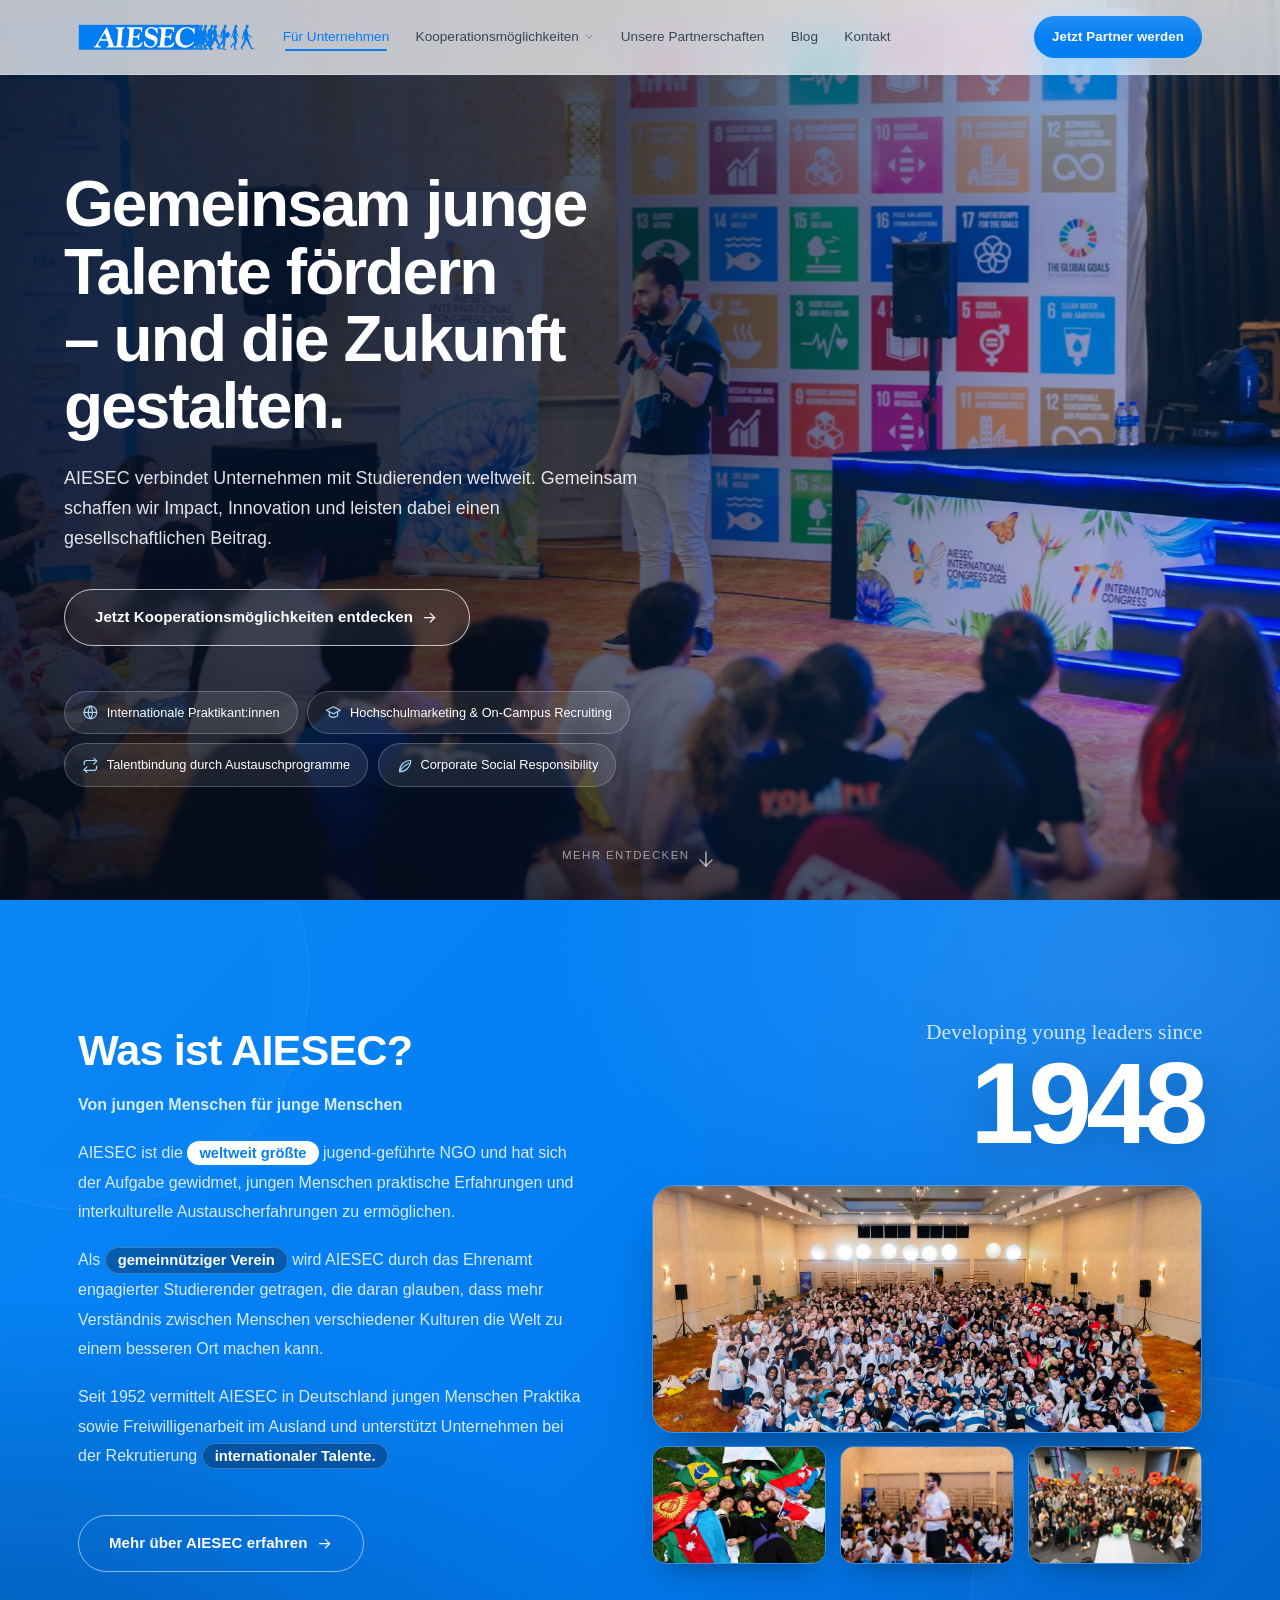
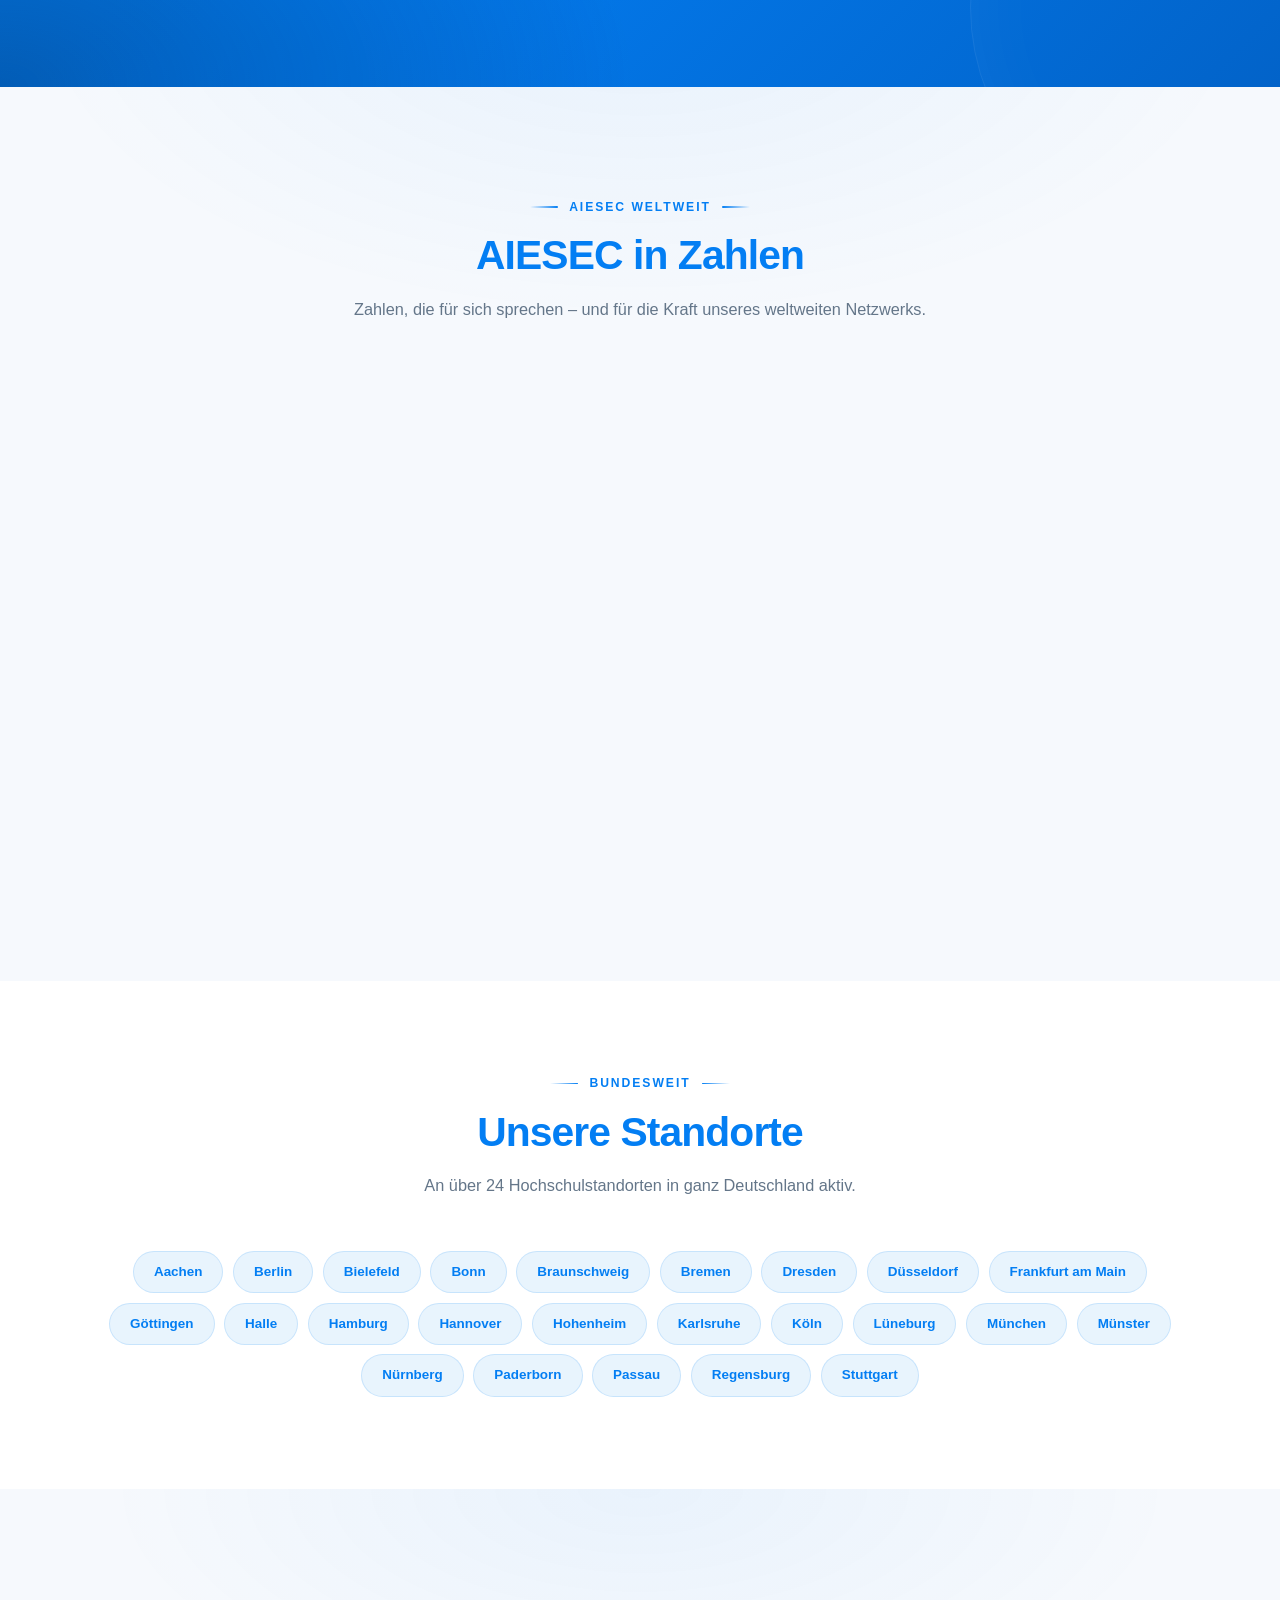
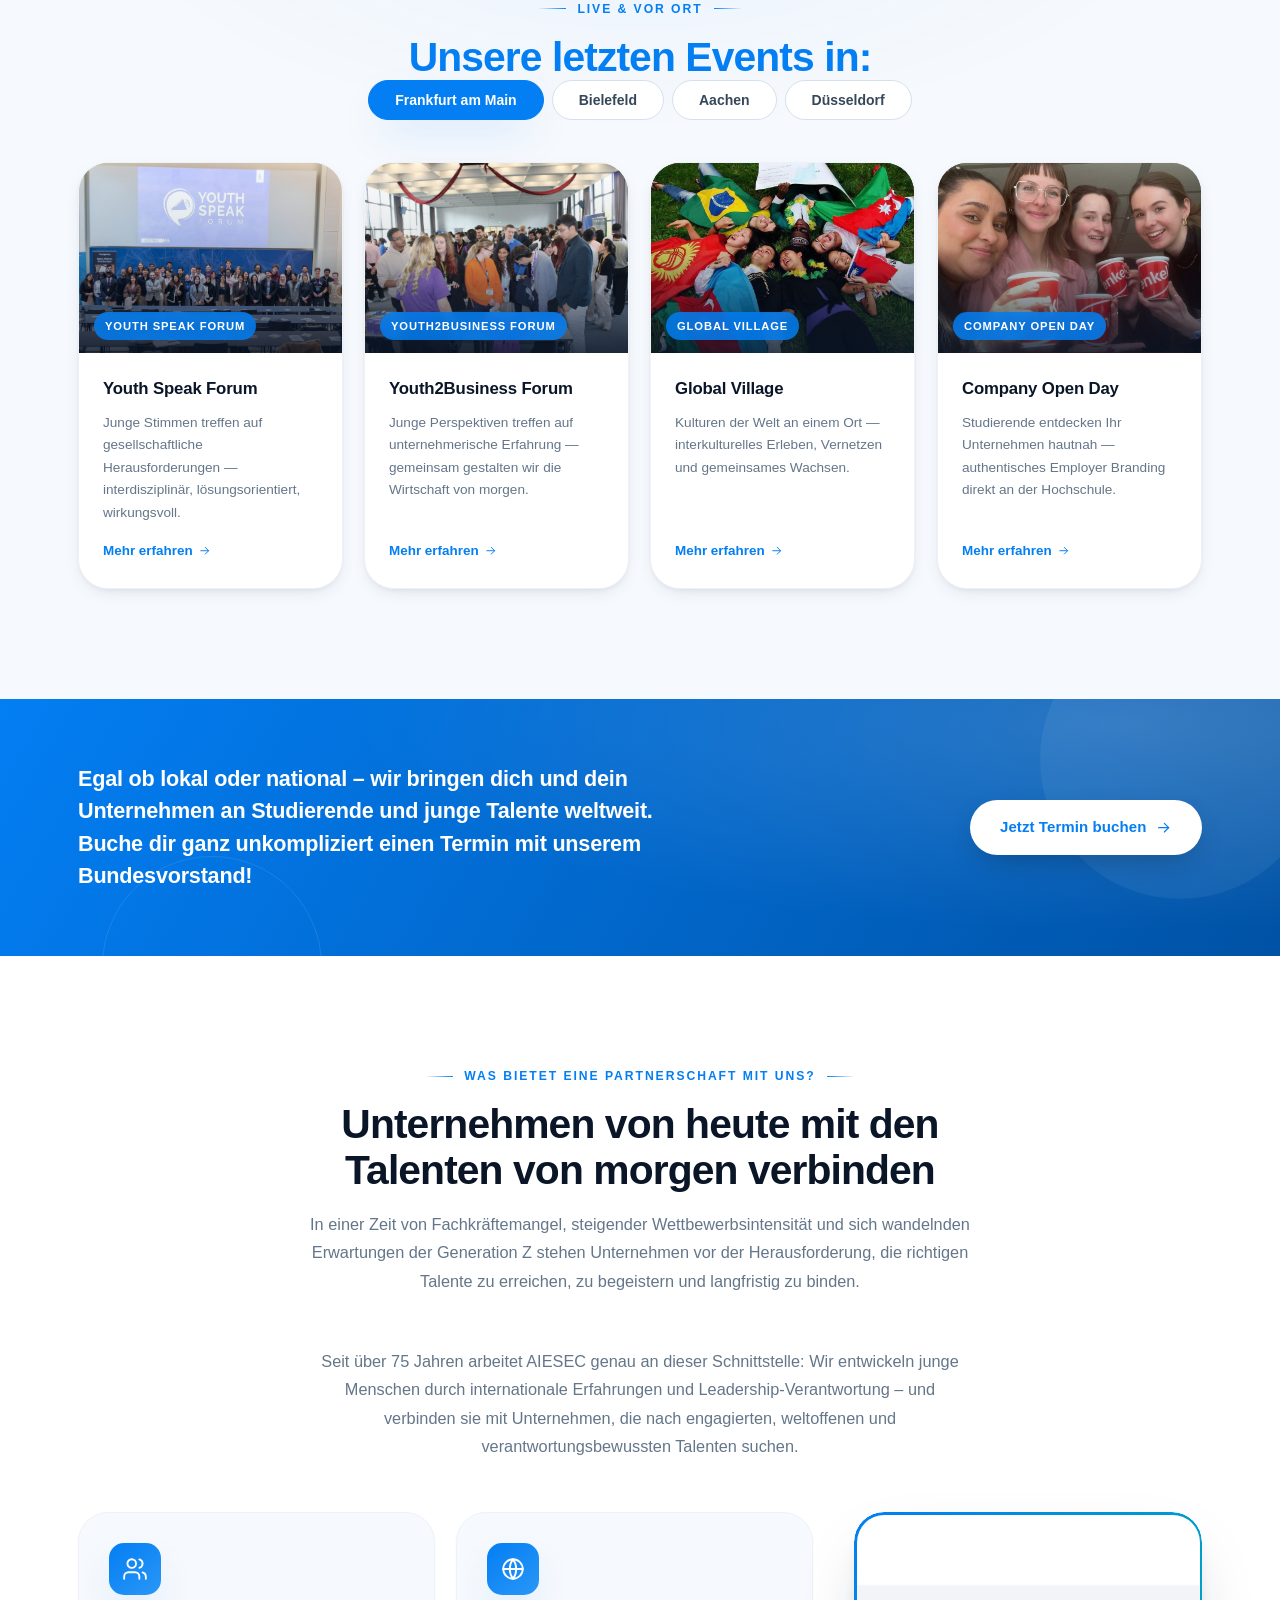
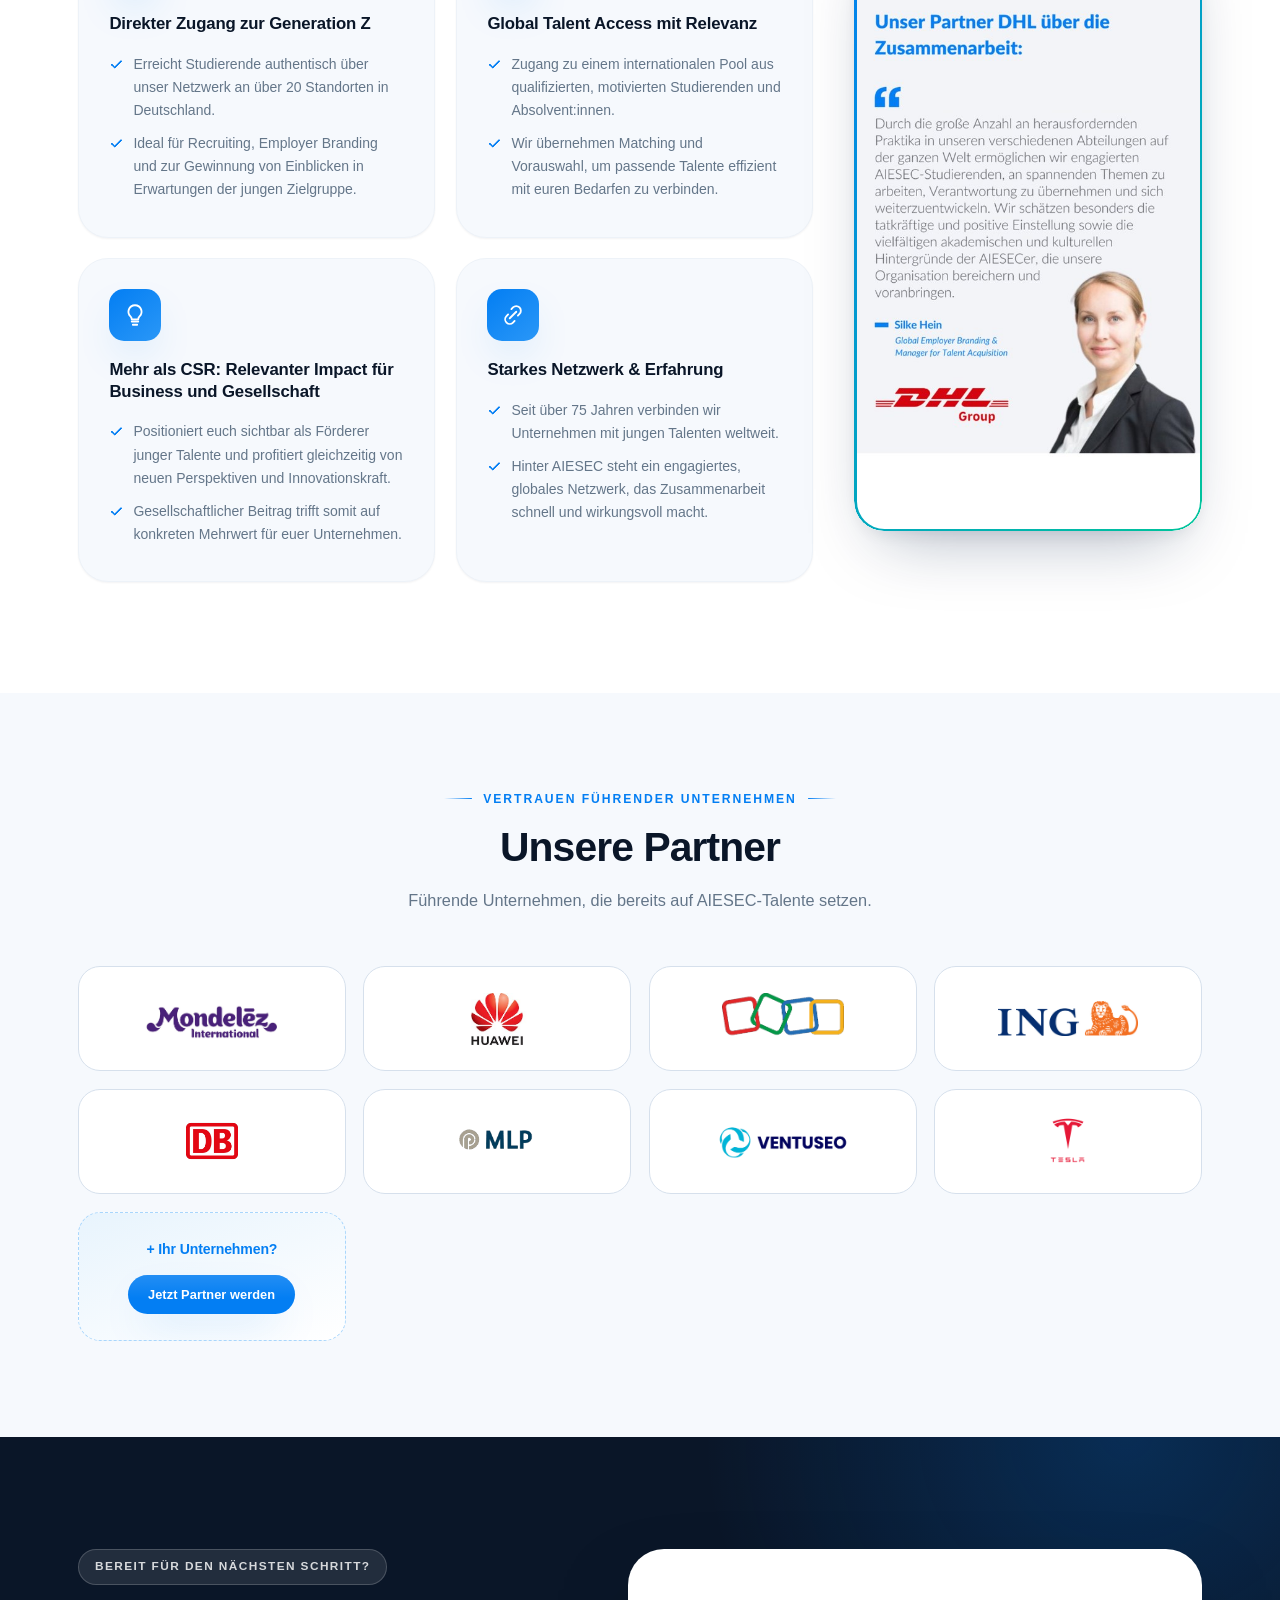
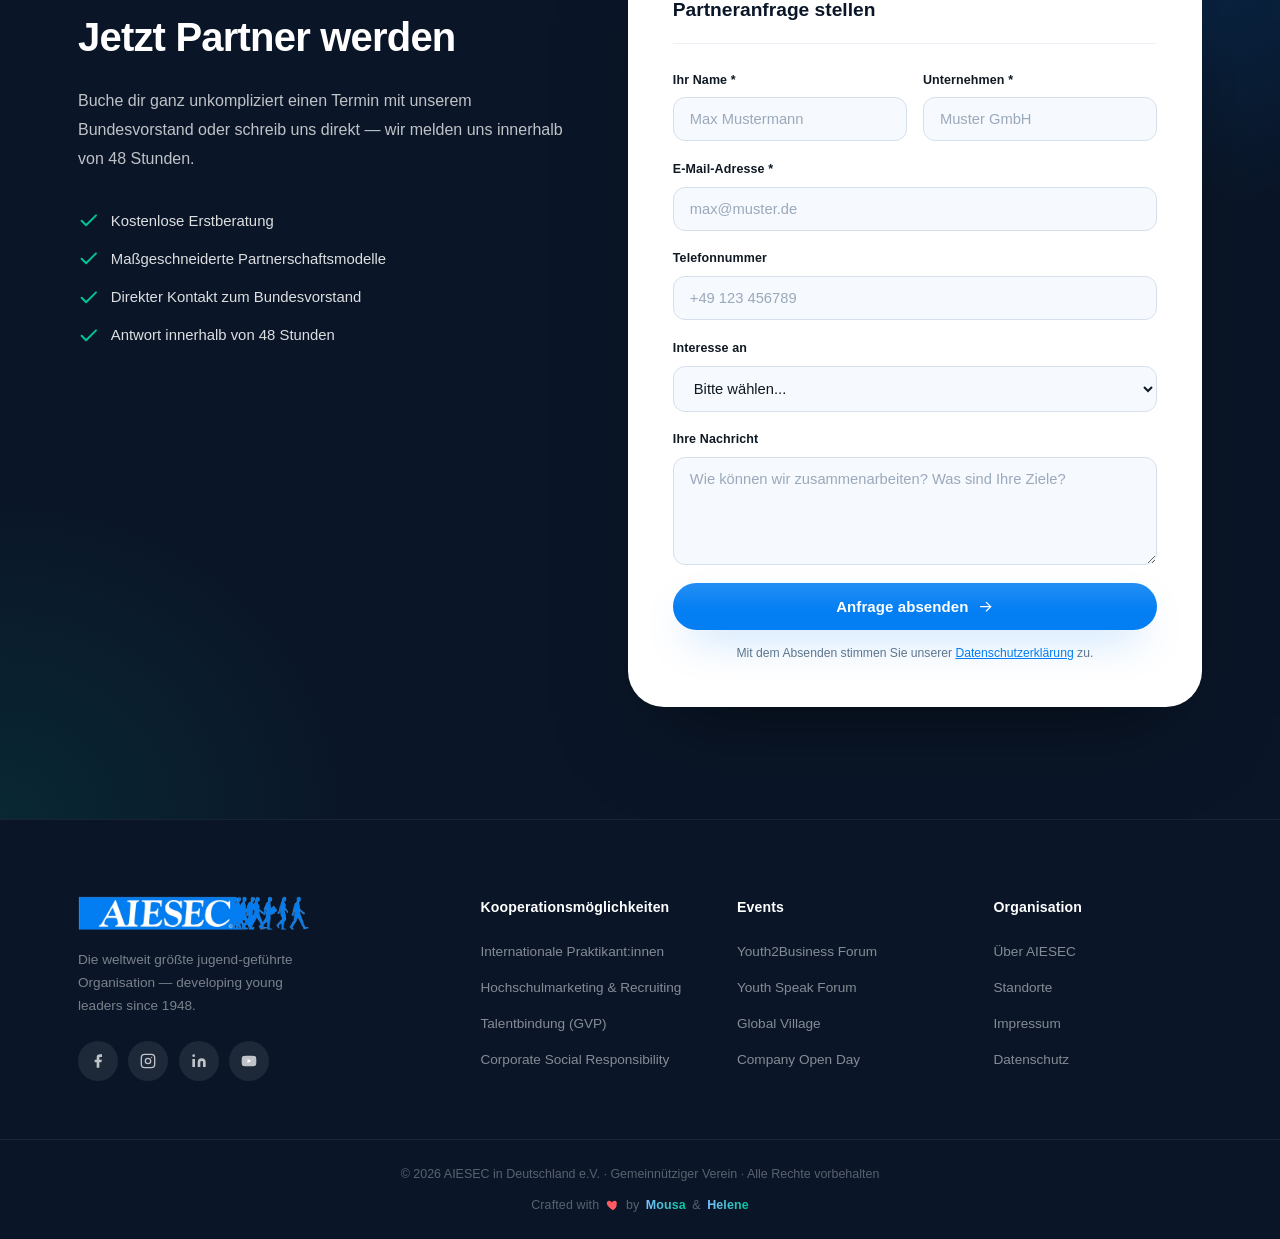
==== index.html @ 146f3bdd "Initial commit: AIESEC in Deutschland B2B website Static HTML/CSS/JS marketing site (homepage + 3 co" ====
<!DOCTYPE html>
<html lang="de">
<head>
  <meta charset="UTF-8"/>
  <meta name="viewport" content="width=device-width,initial-scale=1.0"/>
  <title>Für Unternehmen – AIESEC in Deutschland</title>
  <meta name="description" content="AIESEC verbindet Unternehmen mit internationalen Talenten und der Generation Z. Internationale Praktikanten, Hochschulmarketing und mehr."/>
  <meta name="theme-color" content="#037EF3"/>
  <meta http-equiv="Content-Security-Policy" content="default-src 'self'; base-uri 'self'; object-src 'none'; script-src 'self'; style-src 'self' 'unsafe-inline' https://fonts.googleapis.com; font-src https://fonts.gstatic.com; img-src 'self' data: https://i.ytimg.com; frame-src https://www.youtube-nocookie.com https://www.youtube.com; connect-src https://api.web3forms.com; form-action https://api.web3forms.com; frame-ancestors 'none'"/>
  <meta name="referrer" content="strict-origin-when-cross-origin"/>
  <link rel="preconnect" href="https://fonts.googleapis.com"/>
  <link rel="preconnect" href="https://fonts.gstatic.com" crossorigin/>
  <link href="https://fonts.googleapis.com/css2?family=Dancing+Script:wght@600&family=DM+Sans:opsz,wght@9..40,300;9..40,400;9..40,500;9..40,600;9..40,700;9..40,800&display=swap" rel="stylesheet"/>
  <link rel="stylesheet" href="assets/css/style.css"/>
</head>
<body>

<!-- scroll progress -->
<div class="scroll-progress" id="scrollProgress"></div>

<!-- ═══ NAVBAR ═══ -->
<nav class="navbar" id="navbar">
  <div class="nav-container">
    <a href="index.html" class="nav-logo" aria-label="AIESEC in Deutschland – Startseite">
      <img src="assets/images/logo.png" alt="AIESEC in Deutschland"/>
    </a>
    <ul class="nav-links" id="navLinks">
      <li class="nav-item active"><a href="index.html">Für Unternehmen</a></li>
      <li class="nav-item dropdown">
        <a href="#kooperationen">Kooperationsmöglichkeiten
          <svg class="icon chevron" viewBox="0 0 24 24"><path d="m6 9 6 6 6-6"/></svg>
        </a>
        <ul class="dropdown-menu">
          <li><a href="global-talent/index.html"><svg class="icon" viewBox="0 0 24 24"><circle cx="12" cy="12" r="9"/><path d="M3 12h18"/><path d="M12 3a15 15 0 0 1 0 18 15 15 0 0 1 0-18z"/></svg>Internationale Praktikant:innen</a></li>
          <li><a href="hochschulmarketing/index.html"><svg class="icon" viewBox="0 0 24 24"><path d="M22 9 12 4 2 9l10 5 10-5z"/><path d="M6 10.5V16c0 1 2.7 3 6 3s6-2 6-3v-5.5"/><path d="M22 9v6"/></svg>Hochschulmarketing &amp; On-Campus Recruiting</a></li>
          <li><a href="talentbindung/index.html"><svg class="icon" viewBox="0 0 24 24"><path d="M17 2l4 4-4 4"/><path d="M3 11V9a4 4 0 0 1 4-4h14"/><path d="M7 22l-4-4 4-4"/><path d="M21 13v2a4 4 0 0 1-4 4H3"/></svg>Talentbindung durch Austauschprogramme</a></li>
          <li><a href="#kontakt"><svg class="icon" viewBox="0 0 24 24"><path d="M5 21c0-9 7-16 16-16 0 9-7 16-16 16z"/><path d="M5 21C9 14 14 11 19 9"/></svg>Corporate Social Responsibility</a></li>
        </ul>
      </li>
      <li class="nav-item"><a href="#partnerschaften">Unsere Partnerschaften</a></li>
      <li class="nav-item"><a href="https://aiesec.de/blog" target="_blank" rel="noopener">Blog</a></li>
      <li class="nav-item"><a href="#kontakt">Kontakt</a></li>
    </ul>
    <a href="anmeldung.html" class="btn btn-primary nav-cta">Jetzt Partner werden</a>
    <button class="hamburger" id="hamburger" aria-label="Menü öffnen" aria-expanded="false">
      <span></span><span></span><span></span>
    </button>
  </div>
</nav>

<!-- ═══ HERO ═══ -->
<section class="hero">
  <img src="assets/images/hero.jpg" alt="AIESEC International Congress 2025" class="hero-bg"/>
  <div class="hero-overlay"></div>
  <div class="hero-content">
    <h1 class="hero-title">
      <span class="word" style="animation-delay:.10s">Gemeinsam</span>
      <span class="word" style="animation-delay:.16s">junge</span>
      <span class="word" style="animation-delay:.22s">Talente</span>
      <span class="word" style="animation-delay:.28s">fördern</span><br>
      <span class="word" style="animation-delay:.36s">–</span>
      <span class="word" style="animation-delay:.42s">und</span>
      <span class="word" style="animation-delay:.48s">die</span>
      <span class="word" style="animation-delay:.54s">Zukunft</span>
      <span class="word" style="animation-delay:.60s">gestalten.</span>
    </h1>
    <p class="hero-sub">
      AIESEC verbindet Unternehmen mit Studierenden weltweit. Gemeinsam schaffen wir
      Impact, Innovation und leisten dabei einen gesellschaftlichen Beitrag.
    </p>
    <a href="#kooperationen" class="btn btn-outline-white hero-btn">
      Jetzt Kooperationsmöglichkeiten entdecken
      <svg class="icon" viewBox="0 0 24 24"><path d="M5 12h14"/><path d="m13 6 6 6-6 6"/></svg>
    </a>
    <div class="hero-pills">
      <a href="global-talent/index.html" class="pill"><svg class="icon" viewBox="0 0 24 24"><circle cx="12" cy="12" r="9"/><path d="M3 12h18"/><path d="M12 3a15 15 0 0 1 0 18 15 15 0 0 1 0-18z"/></svg>Internationale Praktikant:innen</a>
      <a href="hochschulmarketing/index.html" class="pill"><svg class="icon" viewBox="0 0 24 24"><path d="M22 9 12 4 2 9l10 5 10-5z"/><path d="M6 10.5V16c0 1 2.7 3 6 3s6-2 6-3v-5.5"/></svg>Hochschulmarketing &amp; On-Campus Recruiting</a>
      <a href="talentbindung/index.html" class="pill"><svg class="icon" viewBox="0 0 24 24"><path d="M17 2l4 4-4 4"/><path d="M3 11V9a4 4 0 0 1 4-4h14"/><path d="M7 22l-4-4 4-4"/><path d="M21 13v2a4 4 0 0 1-4 4H3"/></svg>Talentbindung durch Austauschprogramme</a>
      <a href="#kontakt" class="pill"><svg class="icon" viewBox="0 0 24 24"><path d="M5 21c0-9 7-16 16-16 0 9-7 16-16 16z"/><path d="M5 21C9 14 14 11 19 9"/></svg>Corporate Social Responsibility</a>
    </div>
  </div>
  <div class="hero-scroll-hint">
    <span>Mehr entdecken</span>
    <svg class="icon scroll-arrow" viewBox="0 0 24 24"><path d="M12 5v14"/><path d="m6 13 6 6 6-6"/></svg>
  </div>
</section>

<!-- ═══ WAS IST AIESEC ═══ -->
<section class="about" id="about">
  <div class="about-deco-tl"></div>
  <div class="about-deco-br"></div>
  <div class="container about-grid">
    <div class="about-text animate-left">
      <h2>Was ist AIESEC?</h2>
      <p class="about-subtitle">Von jungen Menschen für junge Menschen</p>
      <p>
        AIESEC ist die <span class="badge-white">weltweit größte</span> jugend-geführte NGO
        und hat sich der Aufgabe gewidmet, jungen Menschen praktische Erfahrungen und
        interkulturelle Austauscherfahrungen zu ermöglichen.
      </p>
      <p>
        Als <span class="badge-dark">gemeinnütziger Verein</span> wird AIESEC durch das Ehrenamt
        engagierter Studierender getragen, die daran glauben, dass mehr Verständnis zwischen
        Menschen verschiedener Kulturen die Welt zu einem besseren Ort machen kann.
      </p>
      <p>
        Seit 1952 vermittelt AIESEC in Deutschland jungen Menschen Praktika sowie
        Freiwilligenarbeit im Ausland und unterstützt Unternehmen bei der Rekrutierung
        <span class="badge-dark">internationaler Talente.</span>
      </p>
      <a href="#stats" class="btn btn-white-outline mt-1">
        Mehr über AIESEC erfahren
        <svg class="icon" viewBox="0 0 24 24"><path d="M5 12h14"/><path d="m13 6 6 6-6 6"/></svg>
      </a>
    </div>
    <div class="about-right animate-right">
      <div class="script-year">
        <span class="script-text">Developing young leaders since</span>
        <span class="year-num">1948</span>
      </div>
      <div class="about-photos-grid">
        <img src="assets/images/about-2.jpg" alt="Hunderte AIESEC-Mitglieder bei einem internationalen Treffen" class="photo-big" loading="lazy"/>
        <div class="about-photos-small">
          <img src="assets/images/event-globalvillage.png" alt="Studierende mit Nationalflaggen beim Global Village" loading="lazy"/>
          <img src="assets/images/about-3.jpg" alt="AIESEC Workshop mit Speaker und Publikum" loading="lazy"/>
          <img src="assets/images/event-y2b.jpg" alt="AIESEC Youth2Business Forum" loading="lazy"/>
        </div>
      </div>
    </div>
  </div>
</section>

<!-- ═══ STATS ═══ -->
<section class="stats" id="stats">
  <div class="container">
    <p class="section-overline">AIESEC weltweit</p>
    <h2 class="section-title centered blue-title">AIESEC in Zahlen</h2>
    <p class="section-intro">Zahlen, die für sich sprechen – und für die Kraft unseres weltweiten Netzwerks.</p>
    <div class="stats-grid">
      <div class="stat-card animate-up">
        <div class="stat-ico"><svg class="icon" viewBox="0 0 24 24"><path d="M16 21v-2a4 4 0 0 0-4-4H6a4 4 0 0 0-4 4v2"/><circle cx="9" cy="7" r="4"/><path d="M22 21v-2a4 4 0 0 0-3-3.87"/><path d="M16 3.13a4 4 0 0 1 0 7.75"/></svg></div>
        <div class="stat-row"><span class="stat-num" data-target="650">0</span><span class="stat-suffix">+</span></div>
        <div class="stat-label">ehrenamtliche Mitglieder in Deutschland</div>
      </div>
      <div class="stat-card animate-up" style="animation-delay:.07s">
        <div class="stat-ico"><svg class="icon" viewBox="0 0 24 24"><circle cx="12" cy="12" r="9"/><path d="M3 12h18"/><path d="M12 3a15 15 0 0 1 0 18 15 15 0 0 1 0-18z"/></svg></div>
        <div class="stat-row"><span class="stat-num" data-target="100">0</span><span class="stat-suffix">+</span></div>
        <div class="stat-label">Länder und Territorien weltweit</div>
      </div>
      <div class="stat-card animate-up" style="animation-delay:.14s">
        <div class="stat-ico"><svg class="icon" viewBox="0 0 24 24"><path d="M22 9 12 4 2 9l10 5 10-5z"/><path d="M6 10.5V16c0 1 2.7 3 6 3s6-2 6-3v-5.5"/><path d="M22 9v6"/></svg></div>
        <div class="stat-row"><span class="stat-num" data-target="10000">0</span><span class="stat-suffix">+</span></div>
        <div class="stat-label">Praktikant:innen im vergangenen Jahr</div>
      </div>
      <div class="stat-card animate-up" style="animation-delay:.21s">
        <div class="stat-ico"><svg class="icon" viewBox="0 0 24 24"><path d="M16 21v-2a4 4 0 0 0-4-4H6a4 4 0 0 0-4 4v2"/><circle cx="9" cy="7" r="4"/><path d="m16 11 2 2 4-4"/></svg></div>
        <div class="stat-row"><span class="stat-num" data-target="1000000">0</span><span class="stat-suffix">+</span></div>
        <div class="stat-label">Alumni weltweit</div>
      </div>
      <div class="stat-card animate-up" style="animation-delay:.28s">
        <div class="stat-ico"><svg class="icon" viewBox="0 0 24 24"><path d="M3 12h4l3 8 4-16 3 8h4"/></svg></div>
        <div class="stat-row"><span class="stat-num" data-target="35000">0</span><span class="stat-suffix">+</span></div>
        <div class="stat-label">aktive Mitglieder weltweit</div>
      </div>
      <div class="stat-card animate-up" style="animation-delay:.35s">
        <div class="stat-ico"><svg class="icon" viewBox="0 0 24 24"><path d="M3 21h18"/><path d="M5 21V8l7-4 7 4v13"/><path d="M9 21v-6h6v6"/></svg></div>
        <div class="stat-row"><span class="stat-num" data-target="40">0</span><span class="stat-suffix">+</span></div>
        <div class="stat-label">Unis &amp; Hochschulen in Deutschland</div>
      </div>
      <div class="stat-card animate-up" style="animation-delay:.42s">
        <div class="stat-ico"><svg class="icon" viewBox="0 0 24 24"><circle cx="12" cy="12" r="9"/><path d="M12 7v5l3 2"/></svg></div>
        <div class="stat-row"><span class="stat-num" data-target="75">0</span><span class="stat-suffix">+</span></div>
        <div class="stat-label">Jahre Erfahrung</div>
      </div>
      <div class="stat-card animate-up" style="animation-delay:.49s">
        <div class="stat-ico"><svg class="icon" viewBox="0 0 24 24"><path d="M9 4H7a2 2 0 0 0-2 2v13a2 2 0 0 0 2 2h10a2 2 0 0 0 2-2V6a2 2 0 0 0-2-2h-2"/><rect x="9" y="2" width="6" height="4" rx="1"/><path d="M9 12h6M9 16h4"/></svg></div>
        <div class="stat-row"><span class="stat-num" data-target="55000">0</span><span class="stat-suffix">+</span></div>
        <div class="stat-label">aktive Bewerber:innen im Pool</div>
      </div>
    </div>
  </div>
</section>

<!-- ═══ STANDORTE ═══ -->
<section class="locations">
  <div class="container">
    <p class="section-overline">Bundesweit</p>
    <h2 class="section-title centered blue-title">Unsere Standorte</h2>
    <p class="section-intro">An über 24 Hochschulstandorten in ganz Deutschland aktiv.</p>
    <div class="locations-grid">
      <span>Aachen</span><span>Berlin</span><span>Bielefeld</span>
      <span>Bonn</span><span>Braunschweig</span><span>Bremen</span>
      <span>Dresden</span><span>Düsseldorf</span><span>Frankfurt am Main</span>
      <span>Göttingen</span><span>Halle</span><span>Hamburg</span>
      <span>Hannover</span><span>Hohenheim</span><span>Karlsruhe</span>
      <span>Köln</span><span>Lüneburg</span><span>München</span>
      <span>Münster</span><span>Nürnberg</span><span>Paderborn</span>
      <span>Passau</span><span>Regensburg</span><span>Stuttgart</span>
    </div>
  </div>
</section>

<!-- ═══ EVENTS ═══ -->
<section class="events" id="events">
  <div class="container">
    <p class="section-overline">Live &amp; vor Ort</p>
    <h2 class="section-title centered blue-title">Unsere letzten Events in:</h2>
    <div class="event-tabs">
      <button class="tab-btn active">Frankfurt am Main</button>
      <button class="tab-btn">Bielefeld</button>
      <button class="tab-btn">Aachen</button>
      <button class="tab-btn">Düsseldorf</button>
    </div>
    <div class="events-grid">
      <div class="event-card animate-up">
        <div class="event-img" style="background-image:url('assets/images/event-ysf1.jpg')">
          <div class="event-img-overlay"></div>
          <span class="event-label">Youth Speak Forum</span>
        </div>
        <div class="event-info">
          <h3>Youth Speak Forum</h3>
          <p>Junge Stimmen treffen auf gesellschaftliche Herausforderungen — interdisziplinär, lösungsorientiert, wirkungsvoll.</p>
          <a href="#kontakt" class="event-link">Mehr erfahren <svg class="icon" viewBox="0 0 24 24"><path d="M5 12h14"/><path d="m13 6 6 6-6 6"/></svg></a>
        </div>
      </div>
      <div class="event-card animate-up" style="animation-delay:.1s">
        <div class="event-img" style="background-image:url('assets/images/event-y2b-booth.jpg')">
          <div class="event-img-overlay"></div>
          <span class="event-label">Youth2Business Forum</span>
        </div>
        <div class="event-info">
          <h3>Youth2Business Forum</h3>
          <p>Junge Perspektiven treffen auf unternehmerische Erfahrung — gemeinsam gestalten wir die Wirtschaft von morgen.</p>
          <a href="#kontakt" class="event-link">Mehr erfahren <svg class="icon" viewBox="0 0 24 24"><path d="M5 12h14"/><path d="m13 6 6 6-6 6"/></svg></a>
        </div>
      </div>
      <div class="event-card animate-up" style="animation-delay:.2s">
        <div class="event-img" style="background-image:url('assets/images/event-globalvillage.png')">
          <div class="event-img-overlay"></div>
          <span class="event-label">Global Village</span>
        </div>
        <div class="event-info">
          <h3>Global Village</h3>
          <p>Kulturen der Welt an einem Ort — interkulturelles Erleben, Vernetzen und gemeinsames Wachsen.</p>
          <a href="#kontakt" class="event-link">Mehr erfahren <svg class="icon" viewBox="0 0 24 24"><path d="M5 12h14"/><path d="m13 6 6 6-6 6"/></svg></a>
        </div>
      </div>
      <div class="event-card animate-up" style="animation-delay:.3s">
        <div class="event-img" style="background-image:url('assets/images/event-companyday.jpg')">
          <div class="event-img-overlay"></div>
          <span class="event-label">Company Open Day</span>
        </div>
        <div class="event-info">
          <h3>Company Open Day</h3>
          <p>Studierende entdecken Ihr Unternehmen hautnah — authentisches Employer Branding direkt an der Hochschule.</p>
          <a href="#kontakt" class="event-link">Mehr erfahren <svg class="icon" viewBox="0 0 24 24"><path d="M5 12h14"/><path d="m13 6 6 6-6 6"/></svg></a>
        </div>
      </div>
    </div>
  </div>
</section>

<!-- ═══ CTA BANNER ═══ -->
<section class="cta-banner">
  <div class="container cta-banner-inner">
    <div class="cta-banner-text animate-left">
      <p>Egal ob lokal oder national – wir bringen dich und dein Unternehmen an Studierende und junge Talente weltweit. Buche dir ganz unkompliziert einen Termin mit unserem Bundesvorstand!</p>
    </div>
    <a href="#kontakt" class="btn btn-white animate-right">Jetzt Termin buchen
      <svg class="icon" viewBox="0 0 24 24"><path d="M5 12h14"/><path d="m13 6 6 6-6 6"/></svg>
    </a>
  </div>
</section>

<!-- ═══ PARTNERSCHAFT ═══ -->
<section class="partnership" id="kooperationen">
  <div class="container">
    <p class="section-overline">Was bietet eine Partnerschaft mit uns?</p>
    <h2 class="section-title centered">Unternehmen von heute mit den<br>Talenten von morgen verbinden</h2>
    <p class="section-intro">
      In einer Zeit von Fachkräftemangel, steigender Wettbewerbsintensität und sich wandelnden
      Erwartungen der Generation Z stehen Unternehmen vor der Herausforderung, die richtigen
      Talente zu erreichen, zu begeistern und langfristig zu binden.
    </p>
    <p class="section-intro">
      Seit über 75 Jahren arbeitet AIESEC genau an dieser Schnittstelle: Wir entwickeln junge
      Menschen durch internationale Erfahrungen und Leadership-Verantwortung – und verbinden sie
      mit Unternehmen, die nach engagierten, weltoffenen und verantwortungsbewussten Talenten suchen.
    </p>
    <div class="partnership-layout">
      <div class="partnership-cards">
        <div class="partner-card animate-up">
          <div class="partner-card-icon"><svg class="icon" viewBox="0 0 24 24"><path d="M16 21v-2a4 4 0 0 0-4-4H6a4 4 0 0 0-4 4v2"/><circle cx="9" cy="7" r="4"/><path d="M22 21v-2a4 4 0 0 0-3-3.87"/><path d="M16 3.13a4 4 0 0 1 0 7.75"/></svg></div>
          <h3>Direkter Zugang zur Generation Z</h3>
          <ul>
            <li>Erreicht Studierende authentisch über unser Netzwerk an über 20 Standorten in Deutschland.</li>
            <li>Ideal für Recruiting, Employer Branding und zur Gewinnung von Einblicken in Erwartungen der jungen Zielgruppe.</li>
          </ul>
        </div>
        <div class="partner-card animate-up" style="animation-delay:.1s">
          <div class="partner-card-icon"><svg class="icon" viewBox="0 0 24 24"><circle cx="12" cy="12" r="9"/><path d="M3 12h18"/><path d="M12 3a15 15 0 0 1 0 18 15 15 0 0 1 0-18z"/></svg></div>
          <h3>Global Talent Access mit Relevanz</h3>
          <ul>
            <li>Zugang zu einem internationalen Pool aus qualifizierten, motivierten Studierenden und Absolvent:innen.</li>
            <li>Wir übernehmen Matching und Vorauswahl, um passende Talente effizient mit euren Bedarfen zu verbinden.</li>
          </ul>
        </div>
        <div class="partner-card animate-up" style="animation-delay:.2s">
          <div class="partner-card-icon"><svg class="icon" viewBox="0 0 24 24"><path d="M9 18h6"/><path d="M10 21h4"/><path d="M12 3a6 6 0 0 0-4 10.5c.7.7 1 1.3 1 2.5h6c0-1.2.3-1.8 1-2.5A6 6 0 0 0 12 3z"/></svg></div>
          <h3>Mehr als CSR: Relevanter Impact für Business und Gesellschaft</h3>
          <ul>
            <li>Positioniert euch sichtbar als Förderer junger Talente und profitiert gleichzeitig von neuen Perspektiven und Innovationskraft.</li>
            <li>Gesellschaftlicher Beitrag trifft somit auf konkreten Mehrwert für euer Unternehmen.</li>
          </ul>
        </div>
        <div class="partner-card animate-up" style="animation-delay:.3s">
          <div class="partner-card-icon"><svg class="icon" viewBox="0 0 24 24"><path d="M9 15l6-6"/><path d="M10.5 6.5 12 5a4 4 0 0 1 6 6l-1.5 1.5"/><path d="M13.5 17.5 12 19a4 4 0 0 1-6-6l1.5-1.5"/></svg></div>
          <h3>Starkes Netzwerk &amp; Erfahrung</h3>
          <ul>
            <li>Seit über 75 Jahren verbinden wir Unternehmen mit jungen Talenten weltweit.</li>
            <li>Hinter AIESEC steht ein engagiertes, globales Netzwerk, das Zusammenarbeit schnell und wirkungsvoll macht.</li>
          </ul>
        </div>
      </div>
      <div class="testimonial animate-right">
        <img src="assets/images/dhl-testimonial.png" alt="Testimonial unseres Partners DHL Group – Silke Heck, Global Head of Employer Branding" class="testimonial-img-full" loading="lazy"/>
      </div>
    </div>
  </div>
</section>

<!-- ═══ PARTNER LOGOS ═══ -->
<section class="partners" id="partnerschaften">
  <div class="container">
    <p class="section-overline">Vertrauen führender Unternehmen</p>
    <h2 class="section-title centered">Unsere Partner</h2>
    <p class="section-intro">Führende Unternehmen, die bereits auf AIESEC-Talente setzen.</p>
    <div class="partners-logos">
      <div class="partner-logo-card"><img src="assets/images/logo-mondelez.png" alt="Mondelēz International" loading="lazy"/></div>
      <div class="partner-logo-card"><img src="assets/images/logo-huawei.png" alt="Huawei" loading="lazy"/></div>
      <div class="partner-logo-card"><img src="assets/images/logo-zoho.png" alt="Zoho" loading="lazy"/></div>
      <div class="partner-logo-card"><img src="assets/images/logo-ing.jpg" alt="ING" loading="lazy"/></div>
      <div class="partner-logo-card"><img src="assets/images/logo-db.png" alt="Deutsche Bahn" loading="lazy"/></div>
      <div class="partner-logo-card"><img src="assets/images/logo-mlp.png" alt="MLP" loading="lazy"/></div>
      <div class="partner-logo-card"><img src="assets/images/logo-ventuseo.png" alt="Ventuseo" loading="lazy"/></div>
      <div class="partner-logo-card"><img src="assets/images/logo-tesla.png" alt="Tesla" loading="lazy"/></div>
      <div class="partner-logo-card partner-logo-card--cta">
        <span>+ Ihr Unternehmen?</span>
        <a href="#kontakt" class="btn btn-primary" style="padding:9px 20px;font-size:.8rem">Jetzt Partner werden</a>
      </div>
    </div>
  </div>
</section>

<!-- ═══ CONTACT ═══ -->
<section class="contact section-dark" id="kontakt">
  <div class="container contact-grid">
    <div class="contact-text animate-left">
      <span class="section-tag-white">Bereit für den nächsten Schritt?</span>
      <h2>Jetzt Partner werden</h2>
      <p>Buche dir ganz unkompliziert einen Termin mit unserem Bundesvorstand oder schreib uns direkt — wir melden uns innerhalb von 48 Stunden.</p>
      <div class="contact-benefits">
        <div class="benefit-item"><svg class="icon" viewBox="0 0 24 24"><path d="M20 6 9 17l-5-5"/></svg>Kostenlose Erstberatung</div>
        <div class="benefit-item"><svg class="icon" viewBox="0 0 24 24"><path d="M20 6 9 17l-5-5"/></svg>Maßgeschneiderte Partnerschaftsmodelle</div>
        <div class="benefit-item"><svg class="icon" viewBox="0 0 24 24"><path d="M20 6 9 17l-5-5"/></svg>Direkter Kontakt zum Bundesvorstand</div>
        <div class="benefit-item"><svg class="icon" viewBox="0 0 24 24"><path d="M20 6 9 17l-5-5"/></svg>Antwort innerhalb von 48 Stunden</div>
      </div>
    </div>
    <form class="contact-form animate-right" id="contactForm" action="https://api.web3forms.com/submit" method="POST">
      <input type="hidden" name="access_key" value="f0ba8c58-9857-47f0-b545-d6d283ebc418"/>
      <input type="hidden" name="subject" value="Neue Partneranfrage – AIESEC in Deutschland"/>
      <h3 class="form-title">Partneranfrage stellen</h3>
      <div class="form-row">
        <div class="form-group">
          <label for="f-name">Ihr Name *</label>
          <input id="f-name" type="text" name="name" placeholder="Max Mustermann" required/>
        </div>
        <div class="form-group">
          <label for="f-company">Unternehmen *</label>
          <input id="f-company" type="text" name="company" placeholder="Muster GmbH" required/>
        </div>
      </div>
      <div class="form-group">
        <label for="f-email">E-Mail-Adresse *</label>
        <input id="f-email" type="email" name="email" placeholder="max@muster.de" required/>
      </div>
      <div class="form-group">
        <label for="f-phone">Telefonnummer</label>
        <input id="f-phone" type="tel" name="phone" placeholder="+49 123 456789"/>
      </div>
      <div class="form-group">
        <label for="f-interest">Interesse an</label>
        <select id="f-interest" name="interest">
          <option value="">Bitte wählen...</option>
          <option>Internationale Praktikant:innen</option>
          <option>Hochschulmarketing &amp; On-Campus Recruiting</option>
          <option>Talentbindung durch Austauschprogramme</option>
          <option>Corporate Social Responsibility</option>
          <option>Youth2Business Forum</option>
          <option>Allgemeine nationale Partnerschaft</option>
        </select>
      </div>
      <div class="form-group">
        <label for="f-message">Ihre Nachricht</label>
        <textarea id="f-message" name="message" rows="4" placeholder="Wie können wir zusammenarbeiten? Was sind Ihre Ziele?"></textarea>
      </div>
      <button type="submit" class="btn btn-primary full-width" id="submitBtn">
        Anfrage absenden
        <svg class="icon" viewBox="0 0 24 24"><path d="M5 12h14"/><path d="m13 6 6 6-6 6"/></svg>
      </button>
      <div class="form-success" id="formSuccess">
        ✅ Vielen Dank! Wir melden uns innerhalb von 48 Stunden bei Ihnen.
      </div>
      <p class="form-privacy">Mit dem Absenden stimmen Sie unserer <a href="https://aiesec.de/datenschutz">Datenschutzerklärung</a> zu.</p>
    </form>
  </div>
</section>

<!-- ═══ FOOTER ═══ -->
<footer class="footer">
  <div class="container footer-grid">
    <div class="footer-brand">
      <img src="assets/images/logo.png" alt="AIESEC" class="footer-logo"/>
      <p>Die weltweit größte jugend-geführte Organisation — developing young leaders since 1948.</p>
      <div class="footer-social">
        <a href="https://www.facebook.com/aiesecde" target="_blank" rel="noopener" aria-label="Facebook">
          <svg width="16" height="16" viewBox="0 0 24 24" fill="currentColor"><path d="M18 2h-3a5 5 0 0 0-5 5v3H7v4h3v8h4v-8h3l1-4h-4V7a1 1 0 0 1 1-1h3z"/></svg>
        </a>
        <a href="https://www.instagram.com/aiesec.de/" target="_blank" rel="noopener" aria-label="Instagram">
          <svg width="16" height="16" viewBox="0 0 24 24" fill="none" stroke="currentColor" stroke-width="2"><rect x="2" y="2" width="20" height="20" rx="5" ry="5"/><circle cx="12" cy="12" r="4"/><circle cx="17.5" cy="6.5" r="1" fill="currentColor" stroke="none"/></svg>
        </a>
        <a href="https://www.linkedin.com/company/aiesecde/" target="_blank" rel="noopener" aria-label="LinkedIn">
          <svg width="16" height="16" viewBox="0 0 24 24" fill="currentColor"><path d="M16 8a6 6 0 0 1 6 6v7h-4v-7a2 2 0 0 0-2-2 2 2 0 0 0-2 2v7h-4v-7a6 6 0 0 1 6-6z"/><rect x="2" y="9" width="4" height="12"/><circle cx="4" cy="4" r="2"/></svg>
        </a>
        <a href="https://www.youtube.com/@AIESEC-Deutschland" target="_blank" rel="noopener" aria-label="YouTube">
          <svg width="16" height="16" viewBox="0 0 24 24" fill="currentColor"><path d="M22.54 6.42a2.78 2.78 0 0 0-1.95-1.96C18.88 4 12 4 12 4s-6.88 0-8.59.46A2.78 2.78 0 0 0 1.46 6.42 29 29 0 0 0 1 12a29 29 0 0 0 .46 5.58 2.78 2.78 0 0 0 1.95 1.96C5.12 20 12 20 12 20s6.88 0 8.59-.46a2.78 2.78 0 0 0 1.95-1.96A29 29 0 0 0 23 12a29 29 0 0 0-.46-5.58z"/><polygon points="9.75 15.02 15.5 12 9.75 8.98 9.75 15.02" fill="white"/></svg>
        </a>
      </div>
    </div>
    <div class="footer-col">
      <h4>Kooperationsmöglichkeiten</h4>
      <ul>
        <li><a href="global-talent/index.html">Internationale Praktikant:innen</a></li>
        <li><a href="hochschulmarketing/index.html">Hochschulmarketing &amp; Recruiting</a></li>
        <li><a href="talentbindung/index.html">Talentbindung (GVP)</a></li>
        <li><a href="#kontakt">Corporate Social Responsibility</a></li>
      </ul>
    </div>
    <div class="footer-col">
      <h4>Events</h4>
      <ul>
        <li><a href="#events">Youth2Business Forum</a></li>
        <li><a href="#events">Youth Speak Forum</a></li>
        <li><a href="#events">Global Village</a></li>
        <li><a href="#events">Company Open Day</a></li>
      </ul>
    </div>
    <div class="footer-col">
      <h4>Organisation</h4>
      <ul>
        <li><a href="https://aiesec.de/ueber-aiesec">Über AIESEC</a></li>
        <li><a href="https://aiesec.de/lcs">Standorte</a></li>
        <li><a href="https://aiesec.de/impressum">Impressum</a></li>
        <li><a href="https://aiesec.de/datenschutz">Datenschutz</a></li>
      </ul>
    </div>
  </div>
  <div class="footer-bottom">
    <p>© 2026 AIESEC in Deutschland e.V. · Gemeinnütziger Verein · Alle Rechte vorbehalten</p>
    <p class="footer-credit">Crafted with
      <svg class="footer-heart" viewBox="0 0 24 24" aria-hidden="true"><path d="M12 21s-7.5-4.7-10-9.3C.4 8.3 2 4.8 5.3 4.8c2 0 3.4 1.2 4.7 2.9 1.3-1.7 2.7-2.9 4.7-2.9 3.3 0 4.9 3.5 3.3 6.9C19.5 16.3 12 21 12 21z"/></svg>
      by
      <a href="https://www.linkedin.com/in/mousa123/" target="_blank" rel="noopener">Mousa</a> &amp;
      <a href="https://www.linkedin.com/in/heleneantysiak/" target="_blank" rel="noopener">Helene</a>
    </p>
  </div>
</footer>

<script src="assets/js/main.js"></script>
</body>
</html>
---- assets/css/style.css ----
/* ════════════════════════════════════════════════════════════
   AIESEC in Deutschland — style.css
   Faithful to the B2B reference, elevated craft.
   Brand-blue, DM Sans. Polish only — no structural deviation.
════════════════════════════════════════════════════════════ */
:root{
  /* Brand */
  --blue:#037EF3; --blue-dark:#0052A5; --blue-deep:#0A1628;
  --blue-mid:#1a3a5c; --blue-bg:#E8F4FD;
  --blue-100:#D7ECFE; --blue-200:#A9D6FC;
  --teal:#00C49A;
  /* Neutrals */
  --white:#fff; --ink:#0B1220;
  --gray-50:#F6F9FD; --gray-100:#EDF2F8; --gray-200:#D6E0EC;
  --gray-500:#647689; --gray-700:#36475a; --gray-900:#0F1923;
  /* Type */
  --font:'DM Sans',sans-serif;
  /* Radius */
  --radius:14px; --radius-lg:22px; --radius-xl:30px; --radius-2xl:36px;
  /* Shadows — softer, layered, less "candy blue" */
  --shadow-xs:0 1px 2px rgba(15,25,35,.05);
  --shadow:0 6px 20px -8px rgba(12,40,80,.16), 0 2px 6px -2px rgba(12,40,80,.08);
  --shadow-md:0 16px 40px -16px rgba(12,40,80,.24), 0 4px 12px -6px rgba(12,40,80,.10);
  --shadow-lg:0 30px 70px -28px rgba(8,30,70,.36), 0 8px 24px -12px rgba(8,30,70,.16);
  --shadow-blue:0 18px 44px -16px rgba(3,126,243,.45);
  /* Motion */
  --trans:all .35s cubic-bezier(.22,.61,.36,1);
  --ease-out:cubic-bezier(.22,.61,.36,1);
  --ring:0 0 0 4px rgba(3,126,243,.28);
  --container:1180px;
}

*,*::before,*::after{box-sizing:border-box;margin:0;padding:0}
html{scroll-behavior:smooth;-webkit-text-size-adjust:100%}
body{
  font-family:var(--font);color:var(--gray-900);background:var(--white);
  line-height:1.65;overflow-x:hidden;
  -webkit-font-smoothing:antialiased;text-rendering:optimizeLegibility;
  font-feature-settings:"ss01","cv01","cv11";
}
img{max-width:100%;display:block}
a{text-decoration:none;color:inherit}
ul{list-style:none}
button{cursor:pointer;border:none;background:none;font-family:inherit}
::selection{background:rgba(3,126,243,.22);color:var(--blue-deep)}
.container{max-width:var(--container);margin:0 auto;padding:0 28px}

/* Accessible focus */
a:focus-visible,button:focus-visible,input:focus-visible,
select:focus-visible,textarea:focus-visible{
  outline:none;box-shadow:var(--ring);border-radius:8px;
}

/* Inline line-icon system (replaces all emoji) */
.icon{width:1.4em;height:1.4em;flex:none;stroke:currentColor;fill:none;
  stroke-width:1.7;stroke-linecap:round;stroke-linejoin:round;display:inline-block;vertical-align:middle}

/* ── Buttons ── */
.btn{position:relative;display:inline-flex;align-items:center;justify-content:center;gap:.55em;
  padding:15px 30px;border-radius:50px;font-size:.94rem;font-weight:600;
  letter-spacing:.005em;transition:var(--trans);white-space:nowrap;will-change:transform}
.btn .icon{width:1.15em;height:1.15em;transition:transform .35s var(--ease-out)}
.btn:hover .icon{transform:translateX(3px)}
.btn-primary{background:var(--blue);color:#fff;box-shadow:var(--shadow-blue);overflow:hidden}
.btn-primary::after{content:"";position:absolute;inset:0;border-radius:inherit;
  background:linear-gradient(180deg,rgba(255,255,255,.18),transparent 60%);opacity:.7;pointer-events:none}
.btn-primary::before{content:"";position:absolute;top:0;bottom:0;left:-130%;width:55%;
  background:linear-gradient(120deg,transparent,rgba(255,255,255,.45),transparent);
  transform:skewX(-22deg);transition:left .65s var(--ease-out);pointer-events:none;z-index:1}
.btn-primary:hover::before{left:150%}
.btn-primary>*{position:relative;z-index:2}
.btn-primary:hover{background:var(--blue-dark);transform:translateY(-2px);
  box-shadow:0 24px 50px -18px rgba(3,126,243,.6)}
.btn-primary:active{transform:translateY(0)}
.btn-outline-white{background:rgba(255,255,255,.06);color:#fff;border:1.5px solid rgba(255,255,255,.7);
  backdrop-filter:blur(6px);-webkit-backdrop-filter:blur(6px)}
.btn-outline-white:hover{background:rgba(255,255,255,.16);border-color:#fff;transform:translateY(-2px)}
.btn-white{background:#fff;color:var(--blue);font-weight:700;box-shadow:0 10px 30px -10px rgba(0,0,0,.3)}
.btn-white:hover{transform:translateY(-2px);box-shadow:0 18px 40px -12px rgba(0,0,0,.35)}
.btn-white-outline{background:transparent;color:#fff;border:1.5px solid rgba(255,255,255,.55)}
.btn-white-outline:hover{background:rgba(255,255,255,.12);border-color:rgba(255,255,255,.9)}
.full-width{width:100%}
.mt-1{margin-top:1.6rem}

/* ── Text helpers ── */
.section-overline{display:flex;align-items:center;justify-content:center;gap:.7rem;
  font-size:.76rem;font-weight:700;color:var(--blue);letter-spacing:.16em;
  text-transform:uppercase;margin-bottom:1rem}
.section-overline::before,.section-overline::after{content:"";width:28px;height:1.5px;
  background:linear-gradient(90deg,transparent,var(--blue));border-radius:2px}
.section-overline::after{background:linear-gradient(90deg,var(--blue),transparent)}
.section-overline.left{justify-content:flex-start}
.section-overline.left::after{display:none}
.section-title{font-size:clamp(1.85rem,3.6vw,2.55rem);font-weight:800;line-height:1.12;
  letter-spacing:-.022em;color:var(--blue-deep)}
.section-title.centered{text-align:center}
.blue-title{color:var(--blue)}
.section-intro{font-size:1.02rem;color:var(--gray-500);max-width:660px;
  margin:1rem auto 3.2rem;text-align:center;line-height:1.75}
.section-tag-white{display:inline-flex;align-items:center;gap:.5rem;font-size:.74rem;font-weight:700;
  letter-spacing:.12em;text-transform:uppercase;color:rgba(255,255,255,.82);
  background:rgba(255,255,255,.1);padding:7px 16px;border-radius:50px;margin-bottom:1.2rem;
  border:1px solid rgba(255,255,255,.18)}

/* ── Reveal animation (premium blur-in) ── */
.animate-up,.animate-left,.animate-right{opacity:0;transform:translateY(38px) scale(.985);
  filter:blur(7px);
  transition:opacity .85s var(--ease-out),transform .9s var(--ease-out),filter .8s var(--ease-out);
  will-change:opacity,transform,filter}
.animate-left{transform:translateX(-44px)}
.animate-right{transform:translateX(44px)}
.in-view{opacity:1!important;transform:none!important;filter:none!important}

/* ── Cursor-follow spotlight + 3D tilt (added to cards by main.js) ── */
.fx-card{position:relative;transform-style:preserve-3d;transition:transform .4s var(--ease-out),box-shadow .4s var(--ease-out)}
.fx-card::after{content:"";position:absolute;inset:0;border-radius:inherit;pointer-events:none;z-index:5;
  opacity:0;transition:opacity .4s var(--ease-out);
  background:radial-gradient(260px circle at var(--mx,50%) var(--my,50%),rgba(3,126,243,.16),transparent 62%)}
.fx-card.is-fx{transition:none}
.fx-card:hover::after{opacity:1}
.fx-card>*{position:relative;z-index:1}

/* Scroll progress bar */
.scroll-progress{position:fixed;top:0;left:0;height:3px;width:0;z-index:1100;
  background:linear-gradient(90deg,var(--blue),var(--teal));transition:width .1s linear}

/* ════════════ NAVBAR ════════════ */
.navbar{position:fixed;top:0;left:0;right:0;z-index:1000;
  background:rgba(255,255,255,.72);backdrop-filter:blur(18px) saturate(160%);
  -webkit-backdrop-filter:blur(18px) saturate(160%);
  border-bottom:1px solid rgba(214,224,236,.55);transition:box-shadow .35s,background .35s;
  animation:navDrop .8s var(--ease-out) both}
@keyframes navDrop{from{transform:translateY(-100%);opacity:0}to{transform:none;opacity:1}}
.navbar.scrolled{background:rgba(255,255,255,.92);box-shadow:0 8px 30px -14px rgba(8,30,70,.25)}
.nav-container{max-width:var(--container);margin:0 auto;padding:0 28px;
  display:flex;align-items:center;gap:1rem;height:74px}
.nav-logo img{height:26px;width:auto;object-fit:contain;transition:transform .35s var(--ease-out)}
.nav-logo:hover img{transform:scale(1.04)}
.nav-links{display:flex;align-items:center;gap:.15rem;margin:0;flex:1}
.nav-item>a{position:relative;display:flex;align-items:center;gap:4px;padding:8px 12px;white-space:nowrap;
  border-radius:10px;font-size:.85rem;font-weight:500;color:var(--gray-700);transition:var(--trans)}
.nav-item>a::after{content:"";position:absolute;left:14px;right:14px;bottom:5px;height:2px;
  background:var(--blue);border-radius:2px;transform:scaleX(0);transform-origin:left;
  transition:transform .3s var(--ease-out)}
.nav-item>a:hover{color:var(--blue)}
.nav-item>a:hover::after,.nav-item.active>a::after{transform:scaleX(1)}
.nav-item.active>a{color:var(--blue)}
.chevron{width:.85em;height:.85em;opacity:.7;transition:transform .35s}
.nav-item.dropdown{position:relative}
.nav-item.dropdown:hover .chevron{transform:rotate(180deg)}
.dropdown-menu{position:absolute;top:calc(100% + 8px);left:0;background:#fff;z-index:60;
  border:1px solid var(--gray-100);border-radius:var(--radius-lg);padding:.55rem;min-width:310px;
  box-shadow:var(--shadow-lg);opacity:0;visibility:hidden;transform:translateY(10px) scale(.985);
  transform-origin:top left;pointer-events:none;
  transition:opacity .25s var(--ease-out),transform .25s var(--ease-out),visibility .25s;transition-delay:.22s}
/* invisible bridge so the cursor can cross the gap without the menu closing */
.dropdown-menu::before{content:"";position:absolute;left:0;right:0;top:-14px;height:16px}
.nav-item.dropdown:hover .dropdown-menu,
.nav-item.dropdown:focus-within .dropdown-menu{opacity:1;visibility:visible;transform:none;pointer-events:all;transition-delay:0s}
.dropdown-menu li a{display:flex;align-items:center;gap:.7rem;padding:11px 14px;border-radius:11px;
  font-size:.875rem;font-weight:500;color:var(--gray-700);transition:var(--trans)}
.dropdown-menu li a .icon{width:1.15rem;height:1.15rem;color:var(--blue);flex:none}
.dropdown-menu li a:hover{background:var(--blue-bg);color:var(--blue);transform:translateX(3px)}
.nav-cta{margin-left:auto;font-size:.83rem;padding:10px 18px;white-space:nowrap}
.hamburger{display:none;flex-direction:column;gap:5px;padding:8px;border-radius:9px}
.hamburger span{display:block;width:22px;height:2px;background:var(--gray-900);border-radius:2px;transition:var(--trans)}
.hamburger:hover{background:var(--gray-100)}

/* ════════════ HERO ════════════ */
.hero{position:relative;min-height:100vh;min-height:100svh;display:flex;align-items:center;
  padding-top:74px;overflow:hidden;background:var(--blue-deep)}
.hero-bg{position:absolute;inset:0;width:100%;height:100%;object-fit:cover;object-position:center 22%;
  z-index:0;transform:scale(1.06);transition:transform .5s var(--ease-out);
  animation:heroZoom 16s ease-out forwards, heroFocus 1.5s ease-out both}
@keyframes heroZoom{from{transform:scale(1.13)}to{transform:scale(1.06)}}
@keyframes heroFocus{from{filter:blur(16px) brightness(.7) saturate(1.15)}to{filter:none}}
.hero-overlay{position:absolute;inset:0;z-index:1;
  background:
    radial-gradient(120% 90% at 12% 30%,rgba(3,40,90,.30),transparent 60%),
    linear-gradient(102deg,rgba(5,14,30,.9) 0%,rgba(5,14,30,.7) 42%,rgba(3,82,165,.32) 74%,rgba(3,126,243,.12) 100%)}
.hero-overlay::after{content:"";position:absolute;inset:0;
  background:linear-gradient(to top,rgba(5,14,30,.55),transparent 28%)}
.hero-content{position:relative;z-index:2;width:100%;max-width:780px;
  padding:5rem 28px 6rem clamp(28px,5vw,64px);color:#fff;overflow-wrap:break-word}
.hero-tag{display:inline-flex;align-items:center;gap:.5rem;background:rgba(255,255,255,.1);
  border:1px solid rgba(255,255,255,.24);color:rgba(255,255,255,.94);font-size:.78rem;font-weight:600;
  padding:7px 16px 7px 14px;border-radius:50px;margin-bottom:1.5rem;letter-spacing:.02em;
  backdrop-filter:blur(6px);-webkit-backdrop-filter:blur(6px)}
.hero-tag .icon{width:1.05rem;height:1.05rem;color:var(--blue-200)}
.hero-title{font-size:clamp(2.3rem,5.6vw,4rem);font-weight:800;line-height:1.05;
  margin-bottom:1.4rem;letter-spacing:-.03em}
.hero-title .word{display:inline-block;opacity:0;transform:translateY(26px);
  animation:wordUp .7s var(--ease-out) forwards}
@keyframes wordUp{to{opacity:1;transform:none}}
.hero-sub{font-size:clamp(1rem,1.4vw,1.13rem);color:rgba(255,255,255,.88);max-width:580px;
  margin:0 0 2.2rem;line-height:1.7;
  opacity:0;animation:fadeIn .8s var(--ease-out) .55s forwards}
.hero-btn{margin-bottom:2.8rem;opacity:0;animation:fadeIn .8s var(--ease-out) .7s forwards}
.hero-pills{display:flex;flex-wrap:wrap;gap:.6rem;
  opacity:0;animation:fadeIn .8s var(--ease-out) .85s forwards}
@keyframes fadeIn{to{opacity:1}}
.pill{display:inline-flex;align-items:center;gap:.5rem;padding:10px 17px;border-radius:50px;
  background:rgba(255,255,255,.09);backdrop-filter:blur(10px);-webkit-backdrop-filter:blur(10px);
  border:1px solid rgba(255,255,255,.22);font-size:.8rem;font-weight:500;color:#fff;transition:var(--trans)}
.pill .icon{width:1.05rem;height:1.05rem;color:var(--blue-200)}
.pill:hover{background:rgba(255,255,255,.2);border-color:rgba(255,255,255,.65);transform:translateY(-3px)}
.pill:hover .icon{color:#fff}
.hero-scroll-hint{position:absolute;bottom:1.8rem;left:50%;transform:translateX(-50%);z-index:2;
  text-align:center;color:rgba(255,255,255,.55);font-size:.72rem;letter-spacing:.12em;text-transform:uppercase;
  opacity:0;animation:fadeIn 1s ease 1.3s forwards}
.scroll-arrow{width:24px;height:24px;margin:6px auto 0;animation:bounce 2.2s infinite}
@keyframes bounce{0%,100%{transform:translateY(0)}50%{transform:translateY(7px)}}

/* ════════════ ABOUT (blue) ════════════ */
.about{background:
    radial-gradient(110% 120% at 88% 8%,rgba(255,255,255,.12),transparent 42%),
    radial-gradient(90% 90% at 0% 100%,rgba(0,40,90,.4),transparent 55%),
    linear-gradient(135deg,#0a86f5 0%,var(--blue) 45%,#0263c9 100%);
  padding:clamp(72px,9vw,116px) 0;color:#fff;position:relative;overflow:hidden}
.about-deco-tl,.about-deco-br{position:absolute;width:460px;height:460px;border-radius:50%;
  border:1px solid rgba(255,255,255,.08);pointer-events:none}
.about-deco-tl{top:-150px;left:-150px;box-shadow:inset 0 0 90px rgba(255,255,255,.05)}
.about-deco-br{bottom:-150px;right:-150px;box-shadow:inset 0 0 90px rgba(255,255,255,.05)}
.about-grid{display:grid;grid-template-columns:1fr 1.08fr;gap:clamp(2.5rem,5vw,5rem);
  align-items:center;position:relative;z-index:1}
.about-text h2{font-size:clamp(1.95rem,3.9vw,2.7rem);font-weight:800;margin-bottom:.25rem;
  color:#fff;letter-spacing:-.02em}
.about-subtitle{font-weight:600;font-size:1.02rem;color:rgba(255,255,255,.9);margin-bottom:1.6rem}
.about-text p{color:rgba(255,255,255,.84);margin-bottom:1.15rem;line-height:1.85;font-size:1rem}
.badge-white,.badge-dark{padding:1px 12px;border-radius:50px;font-weight:700;font-size:.92em;
  display:inline-block;line-height:1.5;white-space:nowrap}
.badge-white{background:#fff;color:var(--blue)}
.badge-dark{background:rgba(4,18,40,.34);color:#fff;border:1px solid rgba(255,255,255,.22)}
.script-year{text-align:right;margin-bottom:1.5rem;line-height:1}
.script-text{display:block;font-family:'Dancing Script',cursive;font-size:1.35rem;
  color:rgba(255,255,255,.8);margin-bottom:2px}
.year-num{font-size:clamp(4rem,10vw,7.2rem);font-weight:800;color:#fff;letter-spacing:-6px;
  line-height:1;text-shadow:0 8px 40px rgba(0,0,0,.18)}
.about-photos-grid{display:flex;flex-direction:column;gap:.85rem}
.photo-big{width:100%;height:248px;object-fit:cover;border-radius:var(--radius-lg);
  border:1px solid rgba(255,255,255,.22);box-shadow:0 24px 50px -20px rgba(0,0,0,.5)}
.about-photos-small{display:grid;grid-template-columns:repeat(3,1fr);gap:.85rem}
.about-photos-small img{width:100%;height:118px;object-fit:cover;border-radius:var(--radius);
  border:1px solid rgba(255,255,255,.2);box-shadow:0 12px 28px -14px rgba(0,0,0,.45);transition:var(--trans)}
.about-photos-small img:hover{transform:translateY(-4px) scale(1.02);border-color:rgba(255,255,255,.55)}

/* ════════════ STATS ════════════ */
.stats{padding:clamp(72px,9vw,110px) 0;background:
  radial-gradient(80% 60% at 50% -10%,rgba(3,126,243,.06),transparent 60%),var(--gray-50)}
.stats-grid{display:grid;grid-template-columns:repeat(4,1fr);gap:1.2rem;margin-top:.5rem}
.stat-card{position:relative;background:#fff;border-radius:var(--radius-xl);padding:2.1rem 1.4rem;
  text-align:center;border:1px solid var(--gray-100);box-shadow:var(--shadow);transition:var(--trans);overflow:hidden}
.stat-card::before{content:"";position:absolute;top:0;left:20%;right:20%;height:3px;border-radius:3px;
  background:linear-gradient(90deg,var(--blue),var(--teal));transform:scaleX(0);transition:transform .4s var(--ease-out)}
.stat-card:hover{transform:translateY(-7px);box-shadow:var(--shadow-md);border-color:var(--blue-100)}
.stat-card:hover::before{transform:scaleX(1)}
.stat-ico{width:48px;height:48px;margin:0 auto .9rem;border-radius:14px;display:grid;place-items:center;
  background:linear-gradient(140deg,var(--blue-bg),#fff);color:var(--blue);
  box-shadow:inset 0 0 0 1px rgba(3,126,243,.12)}
.stat-ico .icon{width:24px;height:24px;stroke-width:1.8}
.stat-row{display:flex;align-items:baseline;justify-content:center;gap:1px;margin-bottom:.45rem}
.stat-num{font-size:clamp(2.05rem,4.4vw,2.7rem);font-weight:800;color:var(--blue-deep);letter-spacing:-.03em;
  font-variant-numeric:tabular-nums}
.stat-suffix{font-size:clamp(1.5rem,3vw,2rem);font-weight:800;color:var(--blue)}
.stat-label{font-size:.8rem;color:var(--gray-500);line-height:1.5;font-weight:500}

/* ════════════ LOCATIONS ════════════ */
.locations{padding:clamp(64px,8vw,92px) 0;background:#fff}
.locations-grid{display:flex;flex-wrap:wrap;gap:.6rem;justify-content:center;margin-top:.5rem}
.locations-grid span{padding:9px 20px;border-radius:50px;background:var(--blue-bg);color:var(--blue);
  font-size:.84rem;font-weight:600;border:1px solid rgba(3,126,243,.14);transition:var(--trans);cursor:default}
.locations-grid span:hover{background:var(--blue);color:#fff;transform:translateY(-3px);
  box-shadow:0 10px 22px -10px rgba(3,126,243,.6);border-color:var(--blue)}

/* ════════════ EVENTS ════════════ */
.events{padding:clamp(72px,9vw,110px) 0;background:
  radial-gradient(70% 50% at 50% 0%,rgba(3,126,243,.05),transparent 60%),var(--gray-50)}
.event-tabs{display:flex;gap:.5rem;justify-content:center;flex-wrap:wrap;margin-bottom:2.6rem}
.tab-btn{padding:11px 26px;border-radius:50px;font-size:.875rem;font-weight:600;color:var(--gray-700);
  background:#fff;border:1.5px solid var(--gray-200);transition:var(--trans)}
.tab-btn:hover{color:var(--blue);border-color:var(--blue-200);background:var(--blue-bg)}
.tab-btn.active{background:var(--blue);color:#fff;border-color:var(--blue);box-shadow:var(--shadow-blue)}
.events-grid{display:grid;grid-template-columns:repeat(4,1fr);gap:1.3rem}
.event-card{display:flex;flex-direction:column;border-radius:var(--radius-xl);overflow:hidden;background:#fff;
  border:1px solid var(--gray-100);box-shadow:var(--shadow);transition:var(--trans)}
.event-card:hover{transform:translateY(-9px);box-shadow:var(--shadow-lg);border-color:var(--blue-100)}
.event-img{height:190px;background-size:cover;background-position:center;position:relative;overflow:hidden}
.event-img::before{content:"";position:absolute;inset:0;background-size:cover;background-position:center;
  background-image:inherit;transform:scale(1);transition:transform .6s var(--ease-out)}
.event-card:hover .event-img::before{transform:scale(1.08)}
.event-img-overlay{position:absolute;inset:0;z-index:1;
  background:linear-gradient(to top,rgba(8,20,38,.82) 0%,rgba(8,20,38,.12) 55%,transparent 100%)}
.event-label{position:absolute;bottom:13px;left:15px;z-index:2;color:#fff;font-size:.7rem;font-weight:700;
  letter-spacing:.08em;text-transform:uppercase;display:inline-flex;align-items:center;gap:.4rem;
  padding:5px 11px;border-radius:50px;background:rgba(3,126,243,.85);backdrop-filter:blur(4px)}
.event-info{padding:1.4rem 1.5rem 1.6rem;display:flex;flex-direction:column;flex:1}
.event-info h3{font-size:1.05rem;font-weight:700;margin-bottom:.55rem;color:var(--blue-deep);letter-spacing:-.01em}
.event-info p{font-size:.85rem;color:var(--gray-500);line-height:1.65;margin-bottom:1rem;flex:1}
.event-link{font-size:.84rem;font-weight:700;color:var(--blue);display:inline-flex;align-items:center;gap:.35rem}
.event-link .icon{width:1em;height:1em;transition:transform .35s var(--ease-out)}
.event-card:hover .event-link .icon{transform:translateX(4px)}

/* ════════════ CTA BANNER ════════════ */
.cta-banner{background:
    radial-gradient(120% 160% at 88% 10%,rgba(255,255,255,.16),transparent 50%),
    linear-gradient(120deg,var(--blue) 0%,var(--blue-dark) 100%);
  padding:clamp(44px,6vw,64px) 0;position:relative;overflow:hidden}
.cta-banner::before{content:"";position:absolute;top:-80px;right:-40px;width:280px;height:280px;
  border-radius:50%;background:rgba(255,255,255,.06)}
.cta-banner::after{content:"";position:absolute;bottom:-120px;left:8%;width:220px;height:220px;
  border-radius:50%;border:1px solid rgba(255,255,255,.1)}
.cta-banner-inner{display:flex;align-items:center;justify-content:space-between;gap:2rem;
  flex-wrap:wrap;position:relative;z-index:1}
.cta-banner-text p{color:#fff;font-size:clamp(1.05rem,1.9vw,1.35rem);max-width:640px;line-height:1.5;
  font-weight:600;letter-spacing:-.01em}

/* ════════════ PARTNERSHIP ════════════ */
.partnership{padding:clamp(72px,9vw,110px) 0;background:#fff}
.partnership-layout{display:grid;grid-template-columns:1fr 348px;gap:2.6rem;align-items:start;margin-top:.5rem}
.partnership-cards{display:grid;grid-template-columns:1fr 1fr;gap:1.3rem}
.partner-card{position:relative;background:var(--gray-50);border-radius:var(--radius-xl);padding:1.9rem;
  border:1px solid var(--gray-100);box-shadow:var(--shadow-xs);transition:var(--trans);overflow:hidden}
.partner-card::after{content:"";position:absolute;inset:0;border-radius:inherit;padding:1px;
  background:linear-gradient(140deg,rgba(3,126,243,.5),transparent 50%);
  -webkit-mask:linear-gradient(#000 0 0) content-box,linear-gradient(#000 0 0);
  -webkit-mask-composite:xor;mask-composite:exclude;opacity:0;transition:opacity .35s}
.partner-card:hover{transform:translateY(-6px);box-shadow:var(--shadow-md);background:#fff}
.partner-card:hover::after{opacity:1}
.partner-card-icon{width:52px;height:52px;border-radius:15px;display:grid;place-items:center;margin-bottom:1.1rem;
  background:linear-gradient(140deg,var(--blue),#2a97f7);color:#fff;box-shadow:var(--shadow-blue)}
.partner-card-icon .icon{width:26px;height:26px;stroke-width:1.7}
.partner-card h3{font-size:1.05rem;font-weight:700;color:var(--blue-deep);margin-bottom:.8rem;
  line-height:1.3;letter-spacing:-.01em}
.partner-card ul li{font-size:.875rem;color:var(--gray-500);line-height:1.65;padding:5px 0 5px 24px;position:relative}
.partner-card ul li::before{content:"";position:absolute;left:2px;top:12px;width:11px;height:6px;
  border-left:2px solid var(--blue);border-bottom:2px solid var(--blue);transform:rotate(-45deg);border-radius:1px}
/* Testimonial */
.testimonial{border-radius:var(--radius-xl);overflow:hidden;
  position:sticky;top:96px;transition:transform var(--trans);
  box-shadow:var(--shadow-lg);animation:dhlGlow 6s ease-in-out infinite}
.testimonial:hover{transform:translateY(-4px)}
/* neat animated gradient ring around the DHL testimonial photo */
.testimonial::after{content:"";position:absolute;inset:0;border-radius:inherit;pointer-events:none;z-index:2;
  padding:2.5px;background:linear-gradient(130deg,var(--blue),var(--teal),#7cc0ff,var(--blue));
  background-size:300% 300%;
  -webkit-mask:linear-gradient(#000 0 0) content-box,linear-gradient(#000 0 0);
  -webkit-mask-composite:xor;mask:linear-gradient(#000 0 0) content-box,linear-gradient(#000 0 0);
  mask-composite:exclude;animation:dhlBorder 8s ease infinite}
.testimonial-img-full{width:100%;height:auto;display:block;border-radius:var(--radius-xl)}
@keyframes dhlGlow{
  0%,100%{box-shadow:0 16px 50px -14px rgba(3,126,243,.45),0 0 0 1px rgba(3,126,243,.12)}
  50%{box-shadow:0 22px 64px -12px rgba(0,196,154,.5),0 0 0 1px rgba(0,196,154,.16)}}
@keyframes dhlBorder{0%,100%{background-position:0% 50%}50%{background-position:100% 50%}}

/* ════════════ PARTNERS ════════════ */
.partners{padding:clamp(64px,8vw,96px) 0;background:var(--gray-50)}
.partners-logos{display:grid;grid-template-columns:repeat(4,1fr);gap:1.1rem;margin-top:.5rem}
.partner-logo-card{background:#fff;border:1px solid var(--gray-200);border-radius:var(--radius-lg);
  padding:1.6rem 1.3rem;display:flex;align-items:center;justify-content:center;min-height:104px;
  transition:var(--trans);overflow:hidden}
.partner-logo-card:hover{border-color:var(--blue-200);transform:translateY(-4px);box-shadow:var(--shadow-md)}
.partner-logo-card img{max-height:52px;max-width:140px;object-fit:contain;
  mix-blend-mode:multiply;
  transition:transform .4s var(--ease-out),filter .4s var(--ease-out)}
.partner-logo-card:hover img{transform:scale(1.06)}
.partner-logo-card--cta{flex-direction:column;gap:.85rem;border-style:dashed;border-color:var(--blue-200);
  background:linear-gradient(160deg,var(--blue-bg),#fff)}
.partner-logo-card--cta:hover{border-color:var(--blue);background:var(--blue-bg)}
.partner-logo-card--cta span{font-size:.88rem;font-weight:700;color:var(--blue);letter-spacing:-.01em}

/* ════════════ CONTACT ════════════ */
.section-dark{position:relative;background:var(--blue-deep);color:#fff;padding:clamp(72px,9vw,112px) 0;overflow:hidden}
.section-dark::before{content:"";position:absolute;inset:0;pointer-events:none;
  background:
    radial-gradient(60% 70% at 88% 0%,rgba(3,126,243,.22),transparent 55%),
    radial-gradient(50% 60% at 0% 100%,rgba(0,196,154,.1),transparent 55%)}
.contact-grid{position:relative;z-index:1;display:grid;grid-template-columns:1fr 1.18fr;gap:clamp(2.5rem,5vw,5rem);align-items:start}
.contact-text h2{color:#fff;font-size:clamp(1.8rem,3.6vw,2.5rem);margin-bottom:1.1rem;font-weight:800;letter-spacing:-.02em}
.contact-text p{color:rgba(255,255,255,.74);line-height:1.8;margin-bottom:2.2rem;font-size:1rem}
.contact-benefits{display:flex;flex-direction:column;gap:.85rem}
.benefit-item{display:flex;align-items:center;gap:.7rem;font-size:.93rem;color:rgba(255,255,255,.86);font-weight:500}
.benefit-item .icon{width:1.35rem;height:1.35rem;color:var(--teal);flex:none;stroke-width:2.2}
.contact-form{background:#fff;border-radius:var(--radius-2xl);padding:2.8rem;box-shadow:0 40px 90px -30px rgba(0,0,0,.5)}
.form-title{font-size:1.2rem;font-weight:700;color:var(--blue-deep);margin-bottom:1.6rem;
  padding-bottom:1.1rem;border-bottom:1px solid var(--gray-100)}
.form-row{display:grid;grid-template-columns:1fr 1fr;gap:1rem}
.form-group{display:flex;flex-direction:column;gap:.45rem;margin-bottom:1.1rem}
.form-group label{font-size:.78rem;font-weight:700;color:var(--gray-900);letter-spacing:.01em}
.form-group input,.form-group select,.form-group textarea{padding:13px 16px;border-radius:12px;
  border:1.5px solid var(--gray-200);font-family:inherit;font-size:.92rem;color:var(--gray-900);
  background:var(--gray-50);transition:var(--trans);outline:none;width:100%}
.form-group input::placeholder,.form-group textarea::placeholder{color:#9aa9bb}
.form-group input:focus,.form-group select:focus,.form-group textarea:focus{
  border-color:var(--blue);background:#fff;box-shadow:0 0 0 4px rgba(3,126,243,.12)}
.form-group textarea{resize:vertical;min-height:108px}
.form-success{display:none;margin-top:1rem;padding:14px 18px;background:#E6F9F4;border:1px solid var(--teal);
  border-radius:12px;color:#00705A;font-size:.9rem;font-weight:600}
.form-success.visible{display:block;animation:fadeIn .4s ease}
.form-privacy{font-size:.76rem;color:var(--gray-500);text-align:center;margin-top:.9rem;line-height:1.5}
.form-privacy a{color:var(--blue);text-decoration:underline}
/* Consent checkboxes (Anmeldung) */
.form-consent{display:flex;align-items:flex-start;gap:.65rem;margin-bottom:.9rem;
  font-size:.82rem;line-height:1.5;color:var(--gray-700);cursor:pointer}
.form-consent input{appearance:none;-webkit-appearance:none;flex:0 0 auto;width:20px;height:20px;
  margin-top:1px;border:1.6px solid #aebfd0;border-radius:6px;background:#fff;
  cursor:pointer;transition:var(--trans);position:relative}
.form-consent input:checked{background:var(--blue);border-color:var(--blue)}
.form-consent input:checked::after{content:"";position:absolute;left:6px;top:2px;width:5px;height:10px;
  border:solid #fff;border-width:0 2px 2px 0;transform:rotate(45deg)}
.form-consent input:focus-visible{outline:2px solid var(--blue);outline-offset:2px}
.form-consent a{color:var(--blue);text-decoration:underline}
/* Anmeldung credibility column */
.anmeldung-aside .event-photo{margin:0 0 1.8rem}
.anmeldung-aside .event-photo img{aspect-ratio:3/2}
.trust-block{margin-top:1.8rem}
.trust-block h4{font-size:.78rem;font-weight:700;letter-spacing:.08em;text-transform:uppercase;
  color:var(--gray-500);margin-bottom:1rem}
.trust-logos{display:flex;flex-wrap:wrap;align-items:center;gap:1.6rem}
.trust-logos img{height:46px;width:auto;object-fit:contain;opacity:.85;filter:grayscale(.15)}
.anmeldung-points{list-style:none;margin:1.6rem 0 0;padding:0;display:grid;gap:.85rem}
.anmeldung-points li{display:flex;align-items:flex-start;gap:.7rem;font-size:.94rem;color:var(--gray-700);line-height:1.5}
.anmeldung-points .icon{flex:0 0 auto;width:20px;height:20px;color:var(--teal);margin-top:1px}

/* ════════════ FOOTER ════════════ */
.footer{background:var(--blue-deep);color:rgba(255,255,255,.65);padding:76px 0 0;
  border-top:1px solid rgba(255,255,255,.06)}
.footer-grid{display:grid;grid-template-columns:1.7fr 1fr 1fr 1fr;gap:3rem;padding-bottom:58px}
.footer-logo{height:34px;width:auto;object-fit:contain;margin-bottom:1.1rem}
.footer-brand p{font-size:.85rem;color:rgba(255,255,255,.46);line-height:1.7;max-width:240px}
.footer-social{display:flex;gap:.65rem;margin-top:1.5rem}
.footer-social a{width:40px;height:40px;border-radius:50%;background:rgba(255,255,255,.08);
  color:rgba(255,255,255,.72);display:flex;align-items:center;justify-content:center;transition:var(--trans)}
.footer-social a:hover{background:var(--blue);color:#fff;transform:translateY(-3px)}
.footer-col h4{font-size:.88rem;font-weight:700;color:#fff;margin-bottom:1.15rem;letter-spacing:.01em}
.footer-col ul li{margin-bottom:.6rem}
.footer-col ul li a{font-size:.85rem;color:rgba(255,255,255,.5);transition:var(--trans)}
.footer-col ul li a:hover{color:#fff;padding-left:5px}
.footer-bottom{border-top:1px solid rgba(255,255,255,.07);padding:1.5rem 0;text-align:center}
.footer-bottom p{font-size:.78rem;color:rgba(255,255,255,.32)}
.footer-credit{margin-top:.6rem;display:flex;align-items:center;justify-content:center;
  gap:.4rem;flex-wrap:wrap;letter-spacing:.01em}
.footer-credit .footer-heart{width:14px;height:14px;fill:#ff5a5f;flex:none;
  animation:heartBeat 1.8s ease-in-out infinite}
.footer-credit a{font-weight:700;color:#9ad0ff;
  background:linear-gradient(90deg,#7cc0ff,var(--teal));
  -webkit-background-clip:text;background-clip:text;-webkit-text-fill-color:transparent;
  transition:var(--trans)}
.footer-credit a:hover{filter:brightness(1.25)}
@keyframes heartBeat{0%,100%{transform:scale(1)}14%{transform:scale(1.28)}28%{transform:scale(1)}42%{transform:scale(1.18)}56%{transform:scale(1)}}

/* ════════════ SUB-PAGE COMPONENTS ════════════ */
/* shorter hero for inner pages */
.hero--sub{min-height:80vh;min-height:80svh}
.section-intro.left{margin-left:0;margin-right:0;text-align:left}
.lead{font-size:clamp(1.05rem,1.7vw,1.3rem);line-height:1.65;color:var(--gray-700);
  max-width:760px;margin:0 auto;text-align:center;font-weight:500}

/* feature cards (icon + title + paragraph) */
.feature-grid{display:grid;grid-template-columns:repeat(3,1fr);gap:1.4rem;margin-top:.5rem}
.feature-card{background:#fff;border:1px solid var(--gray-100);border-radius:var(--radius-xl);
  padding:2.2rem 1.9rem;box-shadow:var(--shadow);transition:var(--trans)}
.feature-card:hover{transform:translateY(-7px);box-shadow:var(--shadow-md);border-color:var(--blue-100)}
.feature-ico{width:56px;height:56px;border-radius:16px;display:grid;place-items:center;margin-bottom:1.25rem;
  background:linear-gradient(140deg,var(--blue),#2a97f7);color:#fff;box-shadow:var(--shadow-blue)}
.feature-ico .icon{width:28px;height:28px;stroke-width:1.7}
.feature-card h3{font-size:1.14rem;font-weight:700;color:var(--blue-deep);margin-bottom:.6rem;letter-spacing:-.01em}
.feature-card p{font-size:.93rem;color:var(--gray-500);line-height:1.72}

/* process steps + side quote */
.process-layout{display:grid;grid-template-columns:1.55fr 1fr;gap:2.6rem;align-items:start;margin-top:.5rem}
.steps{display:flex;flex-direction:column;gap:1.1rem;counter-reset:step}
.step{display:flex;gap:1.2rem;align-items:flex-start;background:var(--gray-50);border:1px solid var(--gray-100);
  border-radius:var(--radius-lg);padding:1.5rem 1.6rem;transition:var(--trans)}
.step:hover{background:#fff;box-shadow:var(--shadow);transform:translateX(5px);border-color:var(--blue-100)}
.step-num{flex:none;width:48px;height:48px;border-radius:14px;display:grid;place-items:center;
  font-weight:800;font-size:1.2rem;color:#fff;background:linear-gradient(140deg,var(--blue),var(--blue-dark));
  box-shadow:var(--shadow-blue);font-variant-numeric:tabular-nums}
.step-body h3{font-size:1.04rem;font-weight:700;color:var(--blue-deep);margin-bottom:.35rem;
  display:flex;align-items:center;gap:.5rem;letter-spacing:-.01em}
.step-body h3 .icon{width:1.15rem;height:1.15rem;color:var(--blue);flex:none}
.step-body p{font-size:.9rem;color:var(--gray-500);line-height:1.65}

/* dark quote card (text testimonial) */
.quote-card{position:sticky;top:96px;background:linear-gradient(155deg,var(--blue-deep),#15294a);
  color:#fff;border-radius:var(--radius-2xl);padding:2.5rem 2.3rem;box-shadow:var(--shadow-lg);overflow:hidden}
.quote-card::before{content:"\201C";position:absolute;top:-18px;right:18px;font-size:8rem;line-height:1;
  font-family:Georgia,'Times New Roman',serif;color:rgba(255,255,255,.08)}
.quote-mark{width:42px;height:42px;border-radius:12px;display:grid;place-items:center;
  background:rgba(3,126,243,.25);color:#fff;margin-bottom:1.3rem;position:relative;z-index:1}
.quote-card blockquote{font-size:1.08rem;line-height:1.72;font-weight:500;margin-bottom:1.6rem;position:relative;z-index:1}
.quote-card.is-cta::before{content:none}
.quote-card.is-cta h3{color:#fff;font-size:1.3rem;font-weight:800;letter-spacing:-.01em;margin-bottom:.9rem;position:relative;z-index:1}
.quote-card.is-cta p{color:rgba(255,255,255,.82);line-height:1.7;margin-bottom:1.5rem;position:relative;z-index:1}
.quote-card.is-cta .btn{position:relative;z-index:1}
.quote-author{display:flex;align-items:center;gap:.9rem;position:relative;z-index:1}
.quote-avatar{width:48px;height:48px;border-radius:50%;flex:none;display:grid;place-items:center;
  font-weight:700;color:#fff;font-size:1rem;background:linear-gradient(140deg,var(--blue),var(--teal))}
.quote-meta strong{display:block;font-size:.95rem;color:#fff}
.quote-meta span{font-size:.8rem;color:rgba(255,255,255,.6)}

/* story / success cards */
.stories-grid{display:grid;grid-template-columns:1fr 1fr;gap:1.6rem;margin-top:.5rem}
.story-card{display:flex;flex-direction:column;background:#fff;border:1px solid var(--gray-100);
  border-radius:var(--radius-xl);overflow:hidden;box-shadow:var(--shadow);transition:var(--trans)}
.story-card:hover{transform:translateY(-6px);box-shadow:var(--shadow-lg);border-color:var(--blue-100)}
.story-img{height:210px;width:100%;object-fit:cover}
.story-body{padding:1.9rem;display:flex;flex-direction:column;flex:1}
.story-quote{font-size:1.01rem;line-height:1.72;color:var(--gray-900);margin-bottom:1.4rem;flex:1}
.story-quote::before{content:"";display:block;width:36px;height:3px;border-radius:3px;
  background:linear-gradient(90deg,var(--blue),var(--teal));margin-bottom:1.1rem}
.story-author{display:flex;align-items:center;gap:.85rem}
.story-avatar{width:46px;height:46px;border-radius:50%;flex:none;display:grid;place-items:center;
  font-weight:700;background:var(--blue-bg);color:var(--blue)}
.story-author strong{display:block;font-size:.9rem;color:var(--blue-deep)}
.story-author span{font-size:.8rem;color:var(--gray-500)}

/* pricing / package tiers */
.packages{display:grid;grid-template-columns:repeat(3,1fr);gap:1.5rem;margin-top:.5rem;align-items:stretch}
.package-card{display:flex;flex-direction:column;background:#fff;border:1px solid var(--gray-100);
  border-radius:var(--radius-xl);padding:2.2rem 1.9rem;box-shadow:var(--shadow);transition:var(--trans);position:relative}
.package-card:hover{transform:translateY(-8px);box-shadow:var(--shadow-lg)}
.package-card.featured{border-color:var(--blue);box-shadow:var(--shadow-md)}
.package-card.featured::before{content:"Beliebt";position:absolute;top:18px;right:18px;font-size:.65rem;
  font-weight:700;letter-spacing:.08em;text-transform:uppercase;color:#fff;background:var(--blue);padding:4px 11px;border-radius:50px}
.package-tier{display:flex;align-items:center;gap:.6rem;font-size:.78rem;font-weight:700;
  letter-spacing:.06em;text-transform:uppercase;color:var(--blue);margin-bottom:.9rem}
.package-tier .medal{width:36px;height:36px;border-radius:11px;display:grid;place-items:center;background:var(--blue-bg)}
.package-tier .medal .icon{width:20px;height:20px}
.package-card h3{font-size:1.3rem;font-weight:800;color:var(--blue-deep);margin-bottom:.25rem;letter-spacing:-.01em}
.package-price{font-size:.9rem;color:var(--gray-500);margin-bottom:1.3rem;font-weight:600}
.package-card ul{flex:1;margin-bottom:1.6rem}
.package-card ul li{font-size:.9rem;color:var(--gray-700);line-height:1.5;padding:7px 0 7px 26px;position:relative}
.package-card ul li::before{content:"";position:absolute;left:3px;top:13px;width:11px;height:6px;
  border-left:2px solid var(--blue);border-bottom:2px solid var(--blue);transform:rotate(-45deg)}

/* video placeholder */
.video-placeholder{margin-top:2.4rem;border-radius:var(--radius-xl);overflow:hidden;position:relative;
  aspect-ratio:16/7;background:linear-gradient(135deg,var(--blue-deep),#13294a);display:grid;place-items:center;
  text-align:center;color:rgba(255,255,255,.82);box-shadow:var(--shadow-lg)}
.video-placeholder::after{content:"";position:absolute;inset:0;
  background:radial-gradient(60% 80% at 50% 40%,rgba(3,126,243,.32),transparent 60%)}
.video-inner{position:relative;z-index:1}
.video-play{width:76px;height:76px;border-radius:50%;background:rgba(255,255,255,.14);
  border:1.5px solid rgba(255,255,255,.4);display:grid;place-items:center;margin:0 auto 1rem;transition:var(--trans)}
.video-placeholder:hover .video-play{background:var(--blue);border-color:var(--blue);transform:scale(1.05)}
.video-play svg{width:26px;height:26px;fill:#fff;margin-left:4px}
.video-placeholder p{font-size:.92rem;font-weight:500}
/* Embedded video (YouTube etc.) */
.video-embed{margin-top:2.4rem;border-radius:var(--radius-xl);overflow:hidden;position:relative;
  aspect-ratio:16/9;background:var(--blue-deep);box-shadow:var(--shadow-lg)}
.video-embed iframe{position:absolute;inset:0;width:100%;height:100%;border:0;display:block}
/* Click-to-load facade (avoids file:// embed errors, lazy-loads the player) */
.video-facade{cursor:pointer;display:block}
.video-facade .video-poster{position:absolute;inset:0;width:100%;height:100%;object-fit:cover;
  transition:transform .5s var(--ease-out),filter .35s}
.video-facade::after{content:"";position:absolute;inset:0;
  background:radial-gradient(60% 80% at 50% 50%,rgba(7,18,38,.25),rgba(7,18,38,.55))}
.video-facade .video-play{position:absolute;top:50%;left:50%;transform:translate(-50%,-50%);z-index:2;
  width:84px;height:84px;border-radius:50%;background:rgba(3,126,243,.92);display:grid;place-items:center;
  box-shadow:0 12px 40px -8px rgba(3,126,243,.7);transition:var(--trans)}
.video-facade .video-play svg{width:30px;height:30px;fill:#fff;margin-left:5px}
.video-facade:hover .video-poster{transform:scale(1.05);filter:brightness(1.05)}
.video-facade:hover .video-play{transform:translate(-50%,-50%) scale(1.08);background:var(--blue)}
.video-facade:focus-visible{outline:3px solid var(--blue);outline-offset:3px}
/* Real event/partner photo (replaces placeholders) */
.event-photo{margin:2.4rem 0 0;border-radius:var(--radius-xl);overflow:hidden;position:relative;
  box-shadow:var(--shadow-lg);background:var(--blue-deep)}
.event-photo img{display:block;width:100%;height:100%;object-fit:cover;aspect-ratio:16/9}
.event-photo figcaption{position:absolute;left:0;right:0;bottom:0;padding:1.4rem 1.4rem .9rem;
  font-size:.86rem;font-weight:600;color:#fff;
  background:linear-gradient(to top,rgba(7,18,38,.82),transparent)}
/* National-partnership split: text + photo */
.dark-cta-split{position:relative;z-index:1;display:grid;grid-template-columns:1.05fr .95fr;
  gap:clamp(1.6rem,4vw,3.5rem);align-items:center}
.dark-cta-split .event-photo{margin:0}
.dark-cta-split .event-photo img{aspect-ratio:4/3}
@media(max-width:820px){.dark-cta-split{grid-template-columns:1fr}}

/* region columns */
.regions{display:grid;grid-template-columns:repeat(4,1fr);gap:1.6rem;margin-top:1rem}
.region h4{font-size:.82rem;font-weight:700;letter-spacing:.07em;text-transform:uppercase;color:var(--blue);
  margin-bottom:.9rem;padding-bottom:.6rem;border-bottom:1px solid var(--gray-100)}
.region ul li{font-size:.9rem;color:var(--gray-700);padding:5px 0}

/* blue stat band */
.statbar{background:radial-gradient(110% 130% at 85% 8%,rgba(255,255,255,.12),transparent 45%),
  linear-gradient(135deg,#0a86f5,var(--blue) 55%,#0263c9);padding:clamp(56px,7vw,84px) 0;color:#fff;
  position:relative;overflow:hidden}
.statbar-grid{display:grid;grid-template-columns:repeat(4,1fr);gap:1.5rem;text-align:center;position:relative;z-index:1}
.statbar-item .num{font-size:clamp(2.2rem,4.6vw,3rem);font-weight:800;letter-spacing:-.03em;line-height:1}
.statbar-item .lbl{font-size:.88rem;color:rgba(255,255,255,.82);margin-top:.5rem;line-height:1.4}

/* project / country cards */
.projects-grid{display:grid;grid-template-columns:repeat(3,1fr);gap:1.3rem;margin-top:.5rem}
.project-card{background:#fff;border:1px solid var(--gray-100);border-radius:var(--radius-xl);
  padding:1.7rem;box-shadow:var(--shadow);transition:var(--trans)}
.project-card:hover{transform:translateY(-6px);box-shadow:var(--shadow-md);border-color:var(--blue-100)}
.project-top{display:flex;align-items:center;justify-content:space-between;margin-bottom:1rem}
.project-flag{width:46px;height:46px;border-radius:13px;display:grid;place-items:center;
  background:linear-gradient(140deg,var(--blue-bg),#fff);color:var(--blue);box-shadow:inset 0 0 0 1px rgba(3,126,243,.12)}
.project-flag .icon{width:24px;height:24px;stroke-width:1.8}
.sdg-badge{font-size:.7rem;font-weight:700;color:var(--blue);background:var(--blue-bg);
  padding:5px 11px;border-radius:50px;letter-spacing:.02em}
.project-card h3{font-size:1.08rem;font-weight:700;color:var(--blue-deep);margin-bottom:.3rem}
.project-card p{font-size:.88rem;color:var(--gray-500);line-height:1.6}

/* centered dark CTA block (e.g. Nationale Partnerschaft) */
.dark-cta{position:relative;z-index:1;max-width:760px;margin:0 auto;text-align:center}
.dark-cta h2{color:#fff;font-size:clamp(1.7rem,3.4vw,2.4rem);font-weight:800;letter-spacing:-.02em;margin-bottom:1.1rem}
.dark-cta p{color:rgba(255,255,255,.76);line-height:1.8;margin-bottom:2rem;font-size:1.02rem}

@media(max-width:1024px){
  .feature-grid{grid-template-columns:1fr}
  .process-layout{grid-template-columns:1fr}
  .quote-card{position:static}
  .stories-grid{grid-template-columns:1fr}
  .packages{grid-template-columns:1fr}
  .regions{grid-template-columns:1fr 1fr}
  .projects-grid{grid-template-columns:1fr 1fr}
}
@media(max-width:680px){
  .statbar-grid{grid-template-columns:1fr 1fr;gap:2rem}
  .projects-grid{grid-template-columns:1fr}
  .regions{grid-template-columns:1fr}
}

/* ════════════ RESPONSIVE ════════════ */
@media(max-width:1024px){
  .about-grid{grid-template-columns:1fr;gap:3.2rem}
  .stats-grid{grid-template-columns:repeat(2,1fr)}
  .events-grid{grid-template-columns:repeat(2,1fr)}
  .partnership-layout{grid-template-columns:1fr}
  .partnership-cards{grid-template-columns:1fr 1fr}
  .testimonial{position:static;max-width:480px;margin:0 auto}
  .contact-grid{grid-template-columns:1fr;gap:2.8rem}
  .footer-grid{grid-template-columns:1fr 1fr;gap:2.5rem}
}
@media(max-width:768px){
  .nav-links,.nav-cta{display:none}
  .hamburger{display:flex}
  .nav-links.open{display:flex;flex-direction:column;position:fixed;inset:74px 0 0 0;background:#fff;
    padding:1.5rem;overflow-y:auto;gap:.25rem;z-index:999;box-shadow:0 8px 32px rgba(0,0,0,.12)}
  .nav-links.open .nav-item>a{font-size:1.05rem;padding:14px 16px;border-radius:12px}
  .nav-links.open .nav-item>a::after{display:none}
  .nav-links.open .dropdown-menu{position:static;opacity:1;visibility:visible;transform:none;
    box-shadow:none;border:none;background:var(--gray-50);margin:.25rem 0;border-radius:12px;min-width:0}
  .hamburger.open span:nth-child(1){transform:rotate(45deg) translate(5px,5px)}
  .hamburger.open span:nth-child(2){opacity:0;transform:scaleX(0)}
  .hamburger.open span:nth-child(3){transform:rotate(-45deg) translate(5px,-5px)}
  .hero-content{padding:2.5rem 24px 4rem}
  .hero-title{font-size:clamp(2rem,8vw,2.6rem)}
  .hero-pills{gap:.5rem}
  .pill{font-size:.76rem;padding:8px 14px}
  .hero-scroll-hint{display:none}
  .about-photos-small img:last-child{display:none}
  .partners-logos{grid-template-columns:repeat(2,1fr)}
  .partnership-cards{grid-template-columns:1fr}
  .form-row{grid-template-columns:1fr}
  .footer-grid{grid-template-columns:1fr 1fr;gap:2rem}
  .cta-banner-inner{flex-direction:column;text-align:center}
}
@media(max-width:480px){
  .events-grid{grid-template-columns:1fr}
  .stats-grid{grid-template-columns:1fr 1fr}
  .contact-form{padding:1.75rem}
  .footer-grid{grid-template-columns:1fr}
  .script-year{text-align:left}
}

/* Reduced motion */
@media(prefers-reduced-motion:reduce){
  *,*::before,*::after{animation-duration:.001ms!important;animation-iteration-count:1!important;
    transition-duration:.001ms!important;scroll-behavior:auto!important}
  .hero-bg{transform:none}
  .animate-up,.animate-left,.animate-right{opacity:1;transform:none;filter:none}
  .fx-card{transform:none!important}
  .hero-title .word,.hero-sub,.hero-btn,.hero-pills,.hero-scroll-hint{opacity:1;animation:none}
}
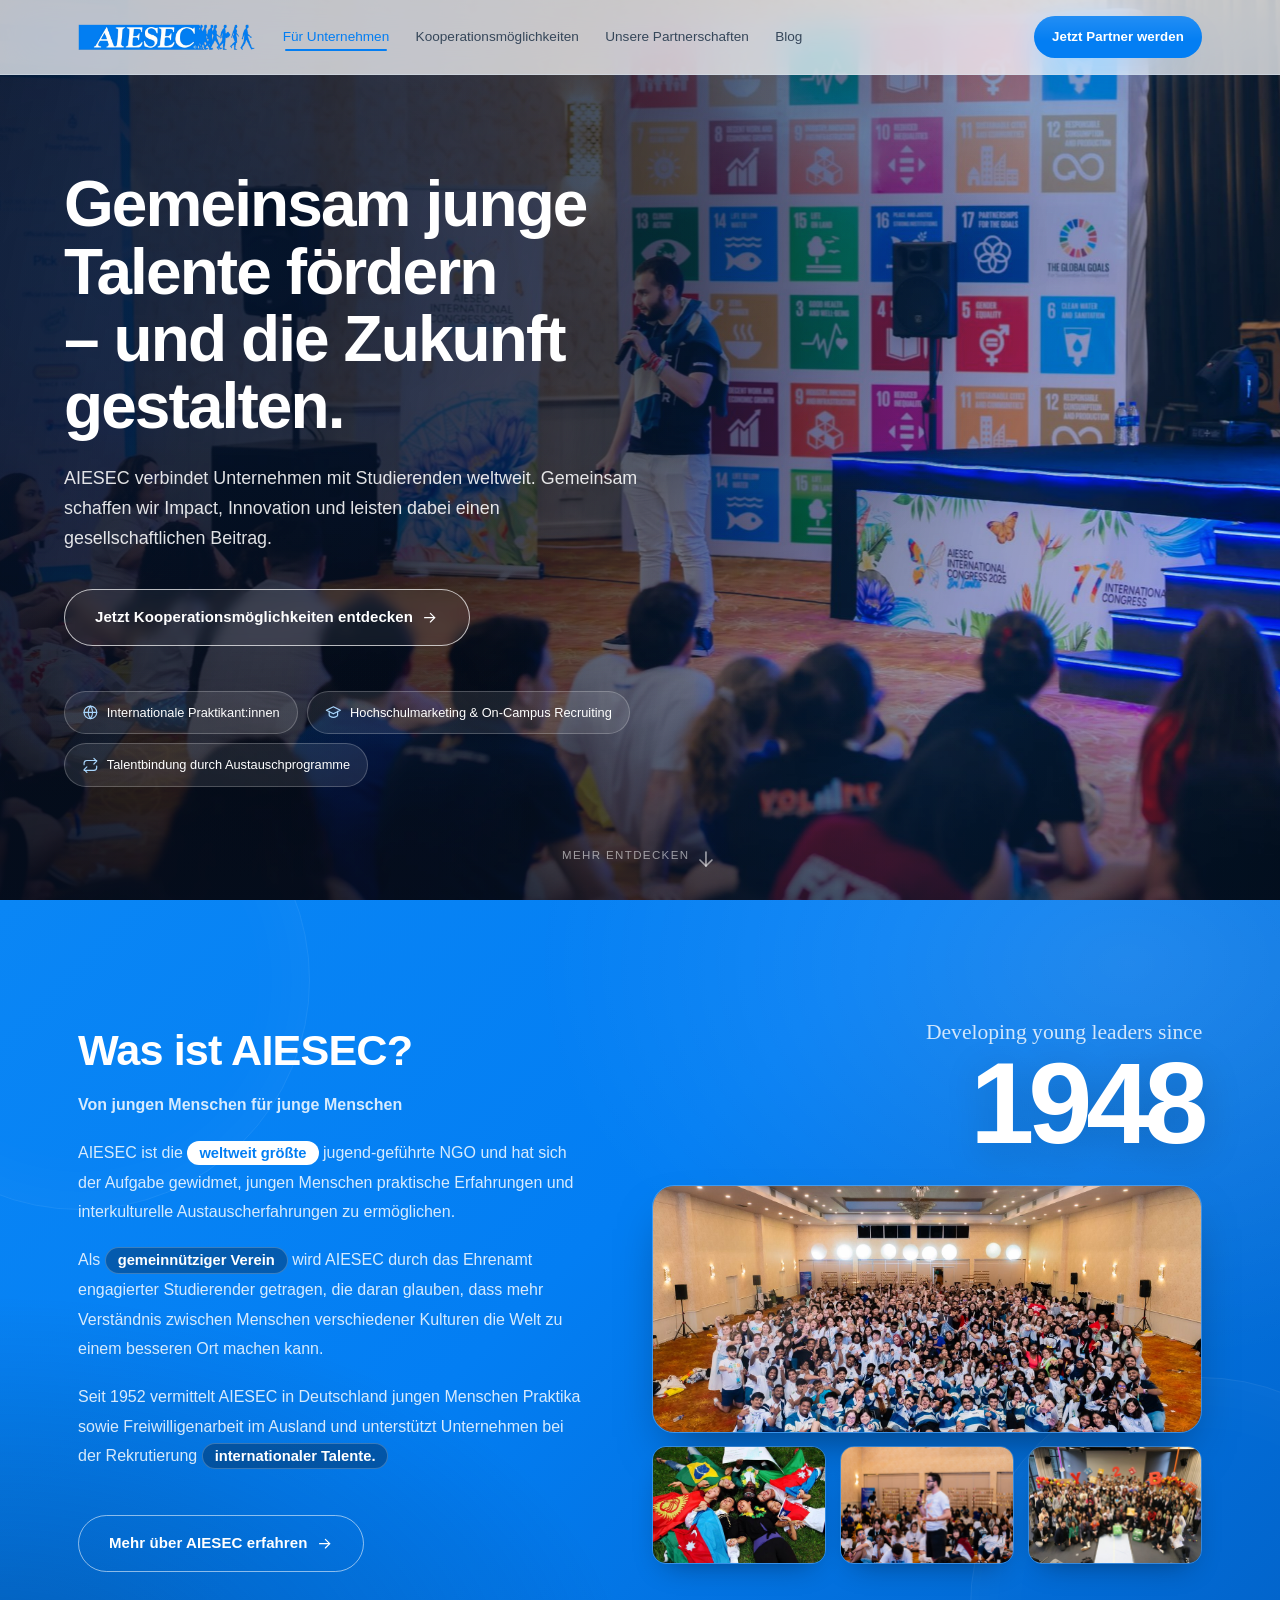
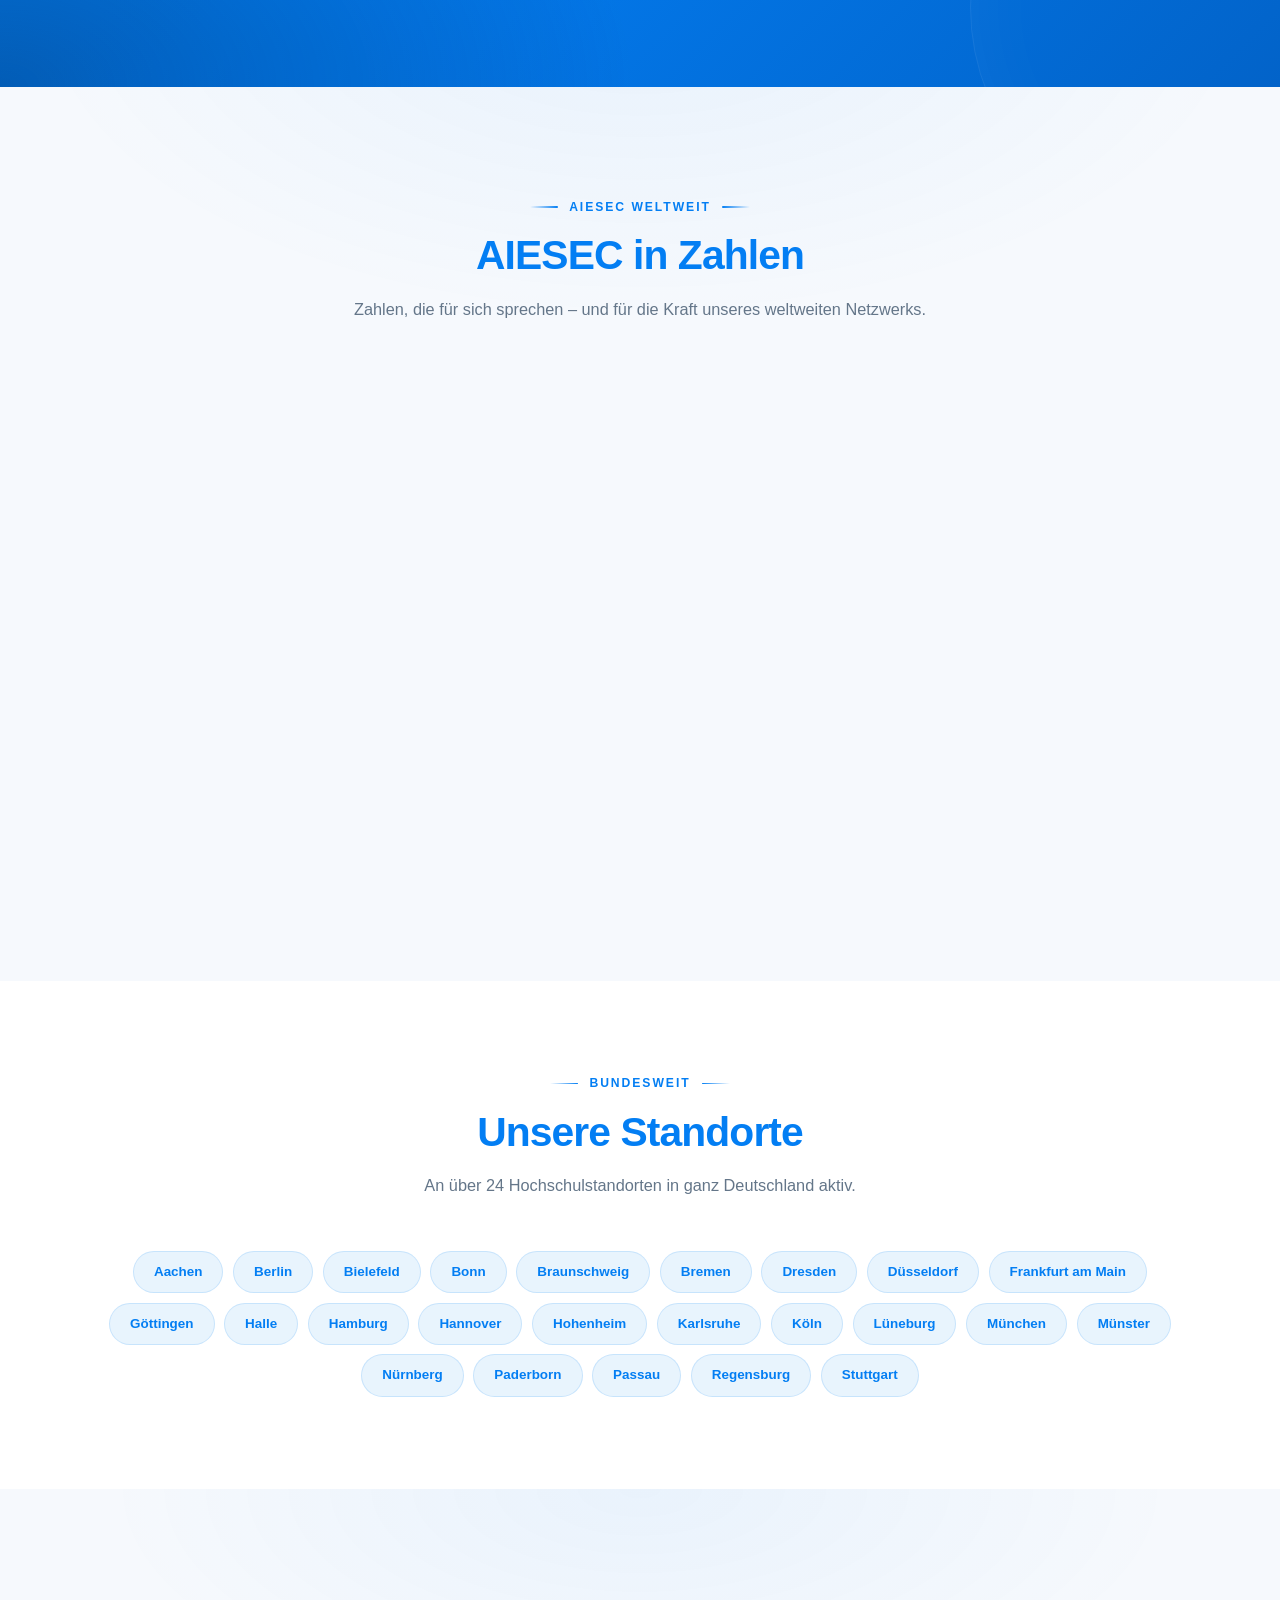
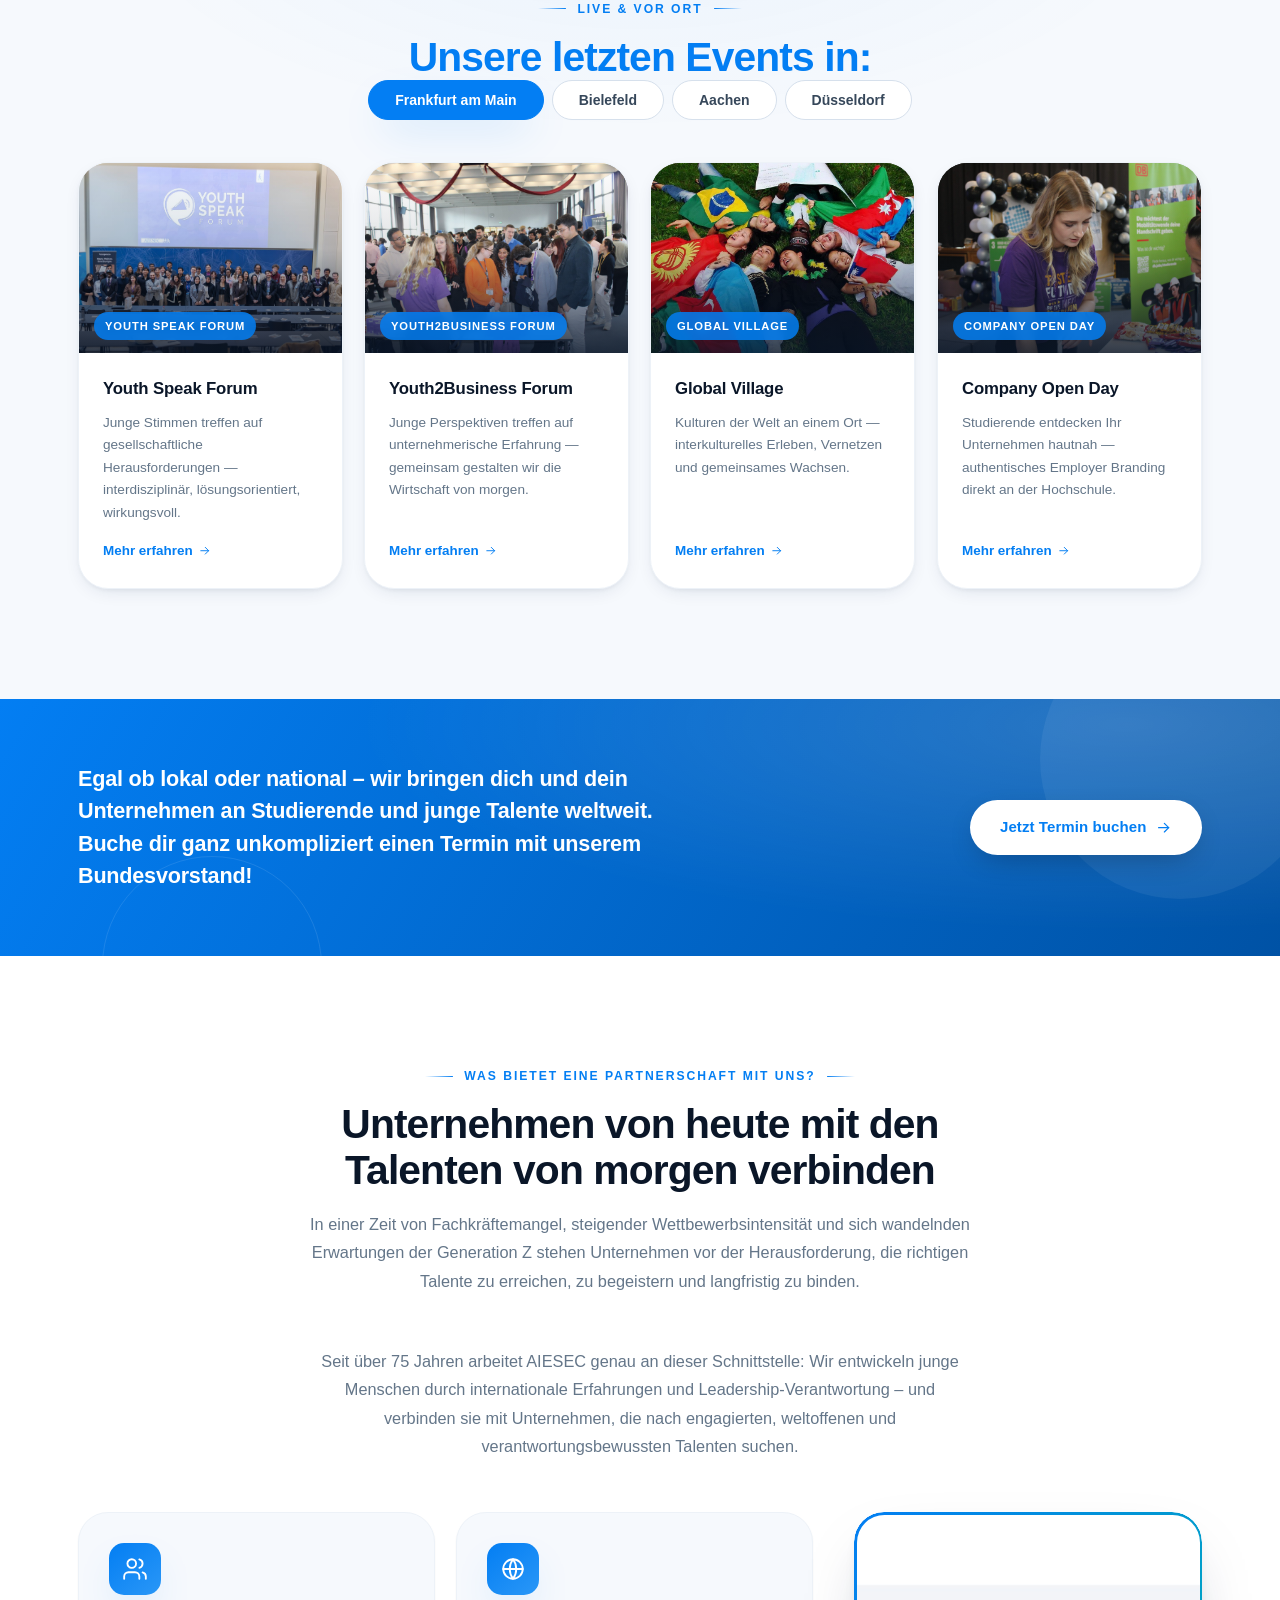
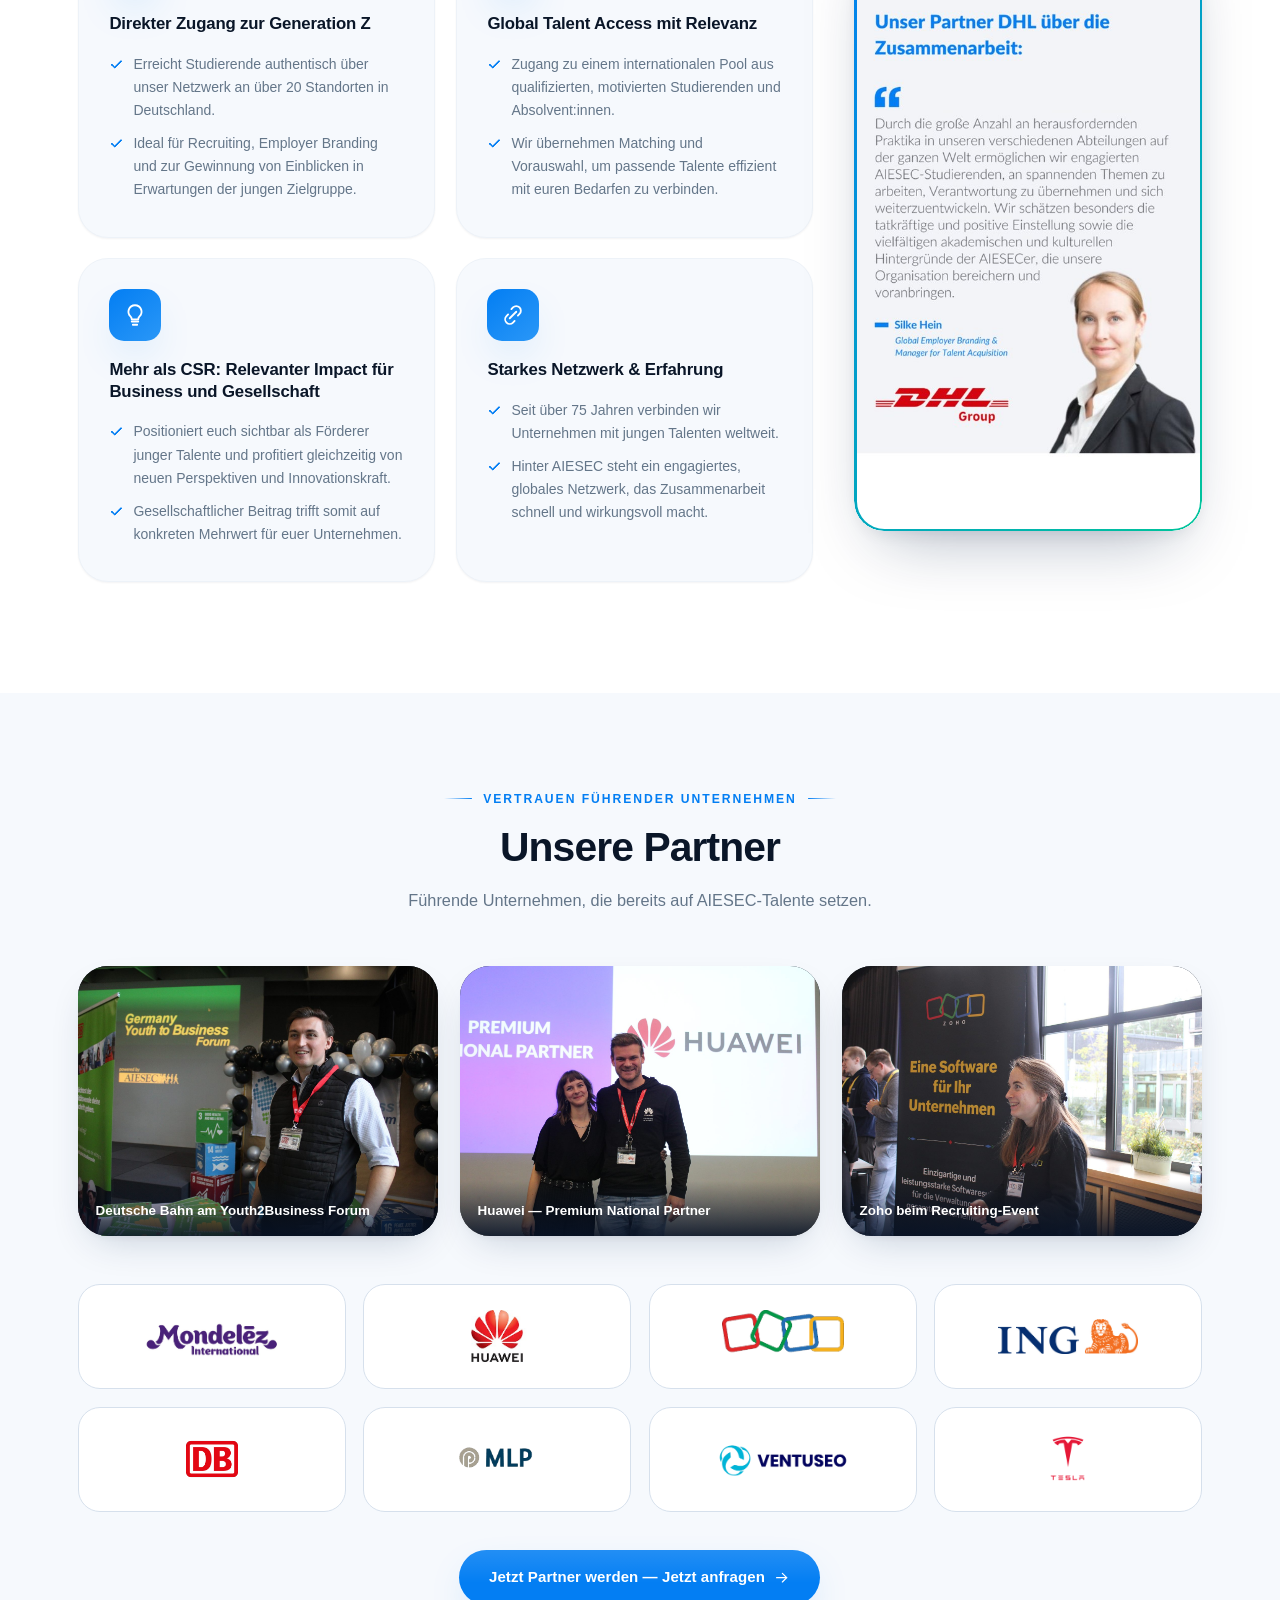
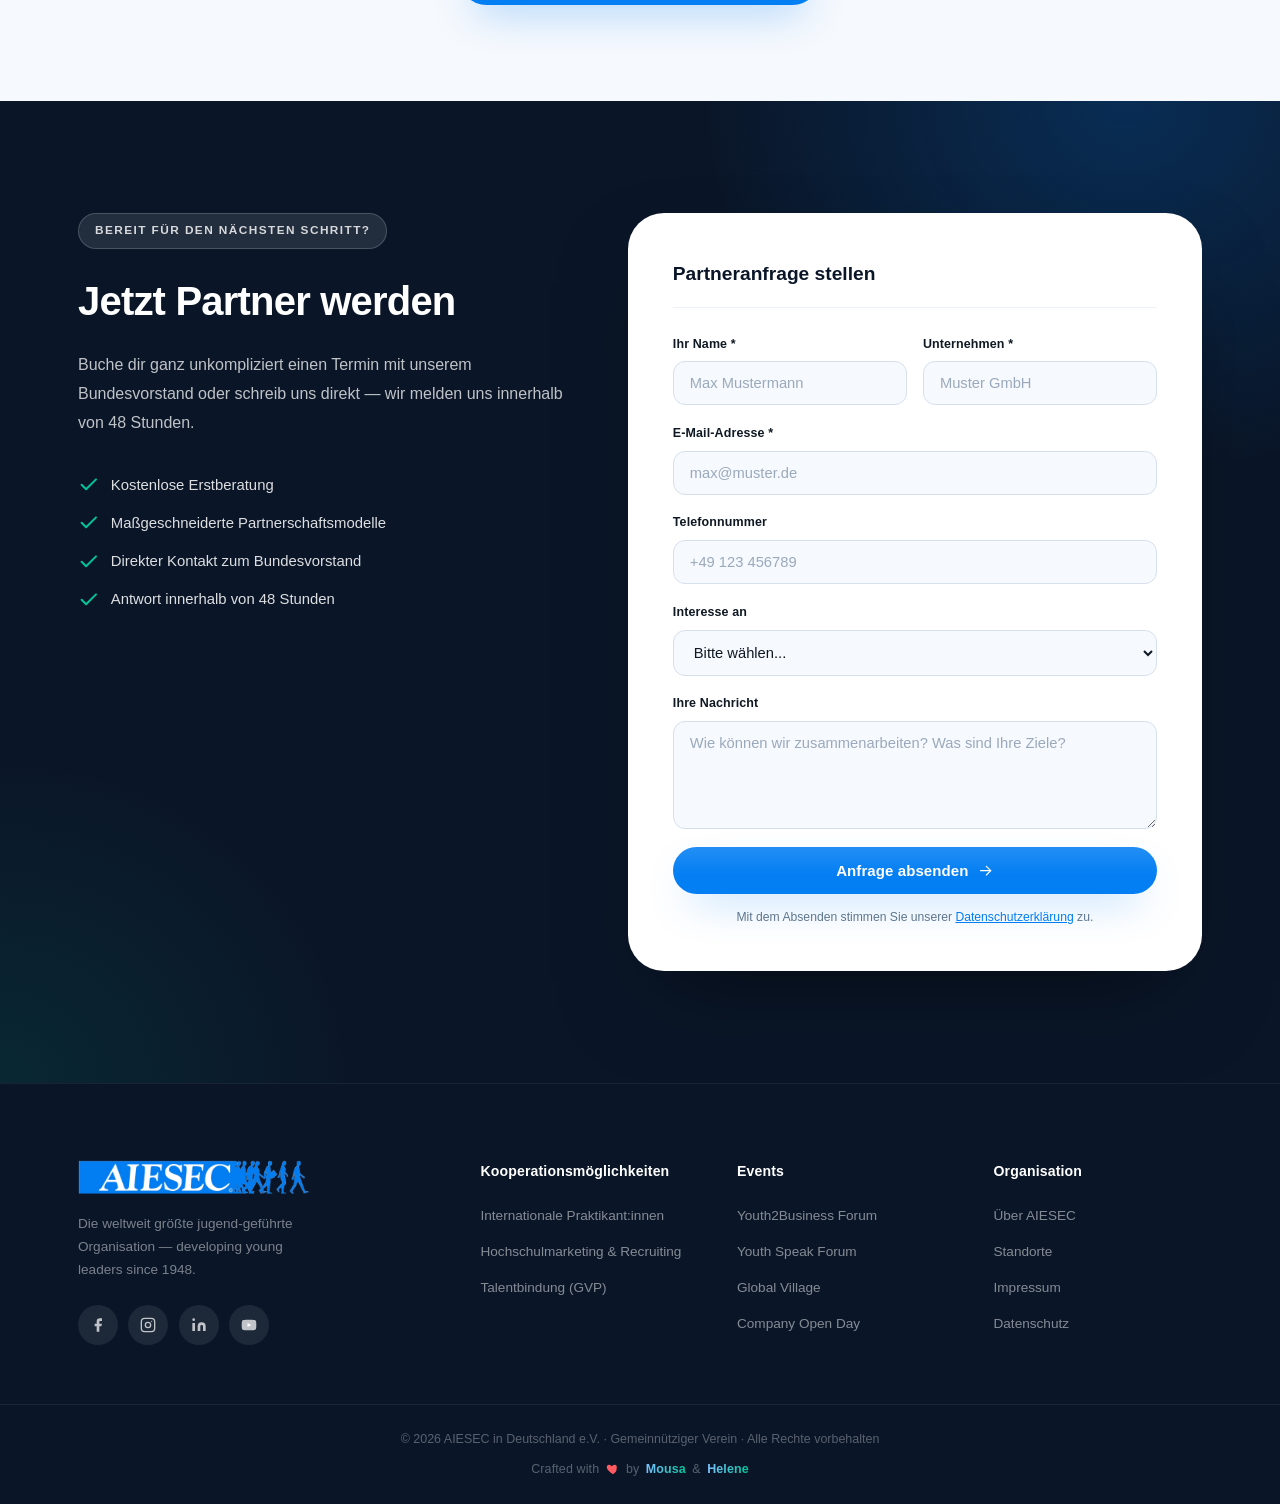
==== commit d2867c6c: "Deactivate Kooperationsmöglichkeiten (Coming Soon), remove CSR, fixes - New coming-soon.html (animat" ====
--- a/index.html
+++ b/index.html
@@ -26,20 +26,9 @@
     </a>
     <ul class="nav-links" id="navLinks">
       <li class="nav-item active"><a href="index.html">Für Unternehmen</a></li>
-      <li class="nav-item dropdown">
-        <a href="#kooperationen">Kooperationsmöglichkeiten
-          <svg class="icon chevron" viewBox="0 0 24 24"><path d="m6 9 6 6 6-6"/></svg>
-        </a>
-        <ul class="dropdown-menu">
-          <li><a href="global-talent/index.html"><svg class="icon" viewBox="0 0 24 24"><circle cx="12" cy="12" r="9"/><path d="M3 12h18"/><path d="M12 3a15 15 0 0 1 0 18 15 15 0 0 1 0-18z"/></svg>Internationale Praktikant:innen</a></li>
-          <li><a href="hochschulmarketing/index.html"><svg class="icon" viewBox="0 0 24 24"><path d="M22 9 12 4 2 9l10 5 10-5z"/><path d="M6 10.5V16c0 1 2.7 3 6 3s6-2 6-3v-5.5"/><path d="M22 9v6"/></svg>Hochschulmarketing &amp; On-Campus Recruiting</a></li>
-          <li><a href="talentbindung/index.html"><svg class="icon" viewBox="0 0 24 24"><path d="M17 2l4 4-4 4"/><path d="M3 11V9a4 4 0 0 1 4-4h14"/><path d="M7 22l-4-4 4-4"/><path d="M21 13v2a4 4 0 0 1-4 4H3"/></svg>Talentbindung durch Austauschprogramme</a></li>
-          <li><a href="#kontakt"><svg class="icon" viewBox="0 0 24 24"><path d="M5 21c0-9 7-16 16-16 0 9-7 16-16 16z"/><path d="M5 21C9 14 14 11 19 9"/></svg>Corporate Social Responsibility</a></li>
-        </ul>
-      </li>
+      <li class="nav-item"><a href="coming-soon.html">Kooperationsmöglichkeiten</a></li>
       <li class="nav-item"><a href="#partnerschaften">Unsere Partnerschaften</a></li>
       <li class="nav-item"><a href="https://aiesec.de/blog" target="_blank" rel="noopener">Blog</a></li>
-      <li class="nav-item"><a href="#kontakt">Kontakt</a></li>
     </ul>
     <a href="anmeldung.html" class="btn btn-primary nav-cta">Jetzt Partner werden</a>
     <button class="hamburger" id="hamburger" aria-label="Menü öffnen" aria-expanded="false">
@@ -68,15 +57,14 @@
       AIESEC verbindet Unternehmen mit Studierenden weltweit. Gemeinsam schaffen wir
       Impact, Innovation und leisten dabei einen gesellschaftlichen Beitrag.
     </p>
-    <a href="#kooperationen" class="btn btn-outline-white hero-btn">
+    <a href="coming-soon.html" class="btn btn-outline-white hero-btn">
       Jetzt Kooperationsmöglichkeiten entdecken
       <svg class="icon" viewBox="0 0 24 24"><path d="M5 12h14"/><path d="m13 6 6 6-6 6"/></svg>
     </a>
     <div class="hero-pills">
-      <a href="global-talent/index.html" class="pill"><svg class="icon" viewBox="0 0 24 24"><circle cx="12" cy="12" r="9"/><path d="M3 12h18"/><path d="M12 3a15 15 0 0 1 0 18 15 15 0 0 1 0-18z"/></svg>Internationale Praktikant:innen</a>
-      <a href="hochschulmarketing/index.html" class="pill"><svg class="icon" viewBox="0 0 24 24"><path d="M22 9 12 4 2 9l10 5 10-5z"/><path d="M6 10.5V16c0 1 2.7 3 6 3s6-2 6-3v-5.5"/></svg>Hochschulmarketing &amp; On-Campus Recruiting</a>
-      <a href="talentbindung/index.html" class="pill"><svg class="icon" viewBox="0 0 24 24"><path d="M17 2l4 4-4 4"/><path d="M3 11V9a4 4 0 0 1 4-4h14"/><path d="M7 22l-4-4 4-4"/><path d="M21 13v2a4 4 0 0 1-4 4H3"/></svg>Talentbindung durch Austauschprogramme</a>
-      <a href="#kontakt" class="pill"><svg class="icon" viewBox="0 0 24 24"><path d="M5 21c0-9 7-16 16-16 0 9-7 16-16 16z"/><path d="M5 21C9 14 14 11 19 9"/></svg>Corporate Social Responsibility</a>
+      <a href="coming-soon.html" class="pill"><svg class="icon" viewBox="0 0 24 24"><circle cx="12" cy="12" r="9"/><path d="M3 12h18"/><path d="M12 3a15 15 0 0 1 0 18 15 15 0 0 1 0-18z"/></svg>Internationale Praktikant:innen</a>
+      <a href="coming-soon.html" class="pill"><svg class="icon" viewBox="0 0 24 24"><path d="M22 9 12 4 2 9l10 5 10-5z"/><path d="M6 10.5V16c0 1 2.7 3 6 3s6-2 6-3v-5.5"/></svg>Hochschulmarketing &amp; On-Campus Recruiting</a>
+      <a href="coming-soon.html" class="pill"><svg class="icon" viewBox="0 0 24 24"><path d="M17 2l4 4-4 4"/><path d="M3 11V9a4 4 0 0 1 4-4h14"/><path d="M7 22l-4-4 4-4"/><path d="M21 13v2a4 4 0 0 1-4 4H3"/></svg>Talentbindung durch Austauschprogramme</a>
     </div>
   </div>
   <div class="hero-scroll-hint">
@@ -220,7 +208,7 @@
         <div class="event-info">
           <h3>Youth Speak Forum</h3>
           <p>Junge Stimmen treffen auf gesellschaftliche Herausforderungen — interdisziplinär, lösungsorientiert, wirkungsvoll.</p>
-          <a href="#kontakt" class="event-link">Mehr erfahren <svg class="icon" viewBox="0 0 24 24"><path d="M5 12h14"/><path d="m13 6 6 6-6 6"/></svg></a>
+          <a href="coming-soon.html" class="event-link">Mehr erfahren <svg class="icon" viewBox="0 0 24 24"><path d="M5 12h14"/><path d="m13 6 6 6-6 6"/></svg></a>
         </div>
       </div>
       <div class="event-card animate-up" style="animation-delay:.1s">
@@ -231,7 +219,7 @@
         <div class="event-info">
           <h3>Youth2Business Forum</h3>
           <p>Junge Perspektiven treffen auf unternehmerische Erfahrung — gemeinsam gestalten wir die Wirtschaft von morgen.</p>
-          <a href="#kontakt" class="event-link">Mehr erfahren <svg class="icon" viewBox="0 0 24 24"><path d="M5 12h14"/><path d="m13 6 6 6-6 6"/></svg></a>
+          <a href="coming-soon.html" class="event-link">Mehr erfahren <svg class="icon" viewBox="0 0 24 24"><path d="M5 12h14"/><path d="m13 6 6 6-6 6"/></svg></a>
         </div>
       </div>
       <div class="event-card animate-up" style="animation-delay:.2s">
@@ -242,18 +230,18 @@
         <div class="event-info">
           <h3>Global Village</h3>
           <p>Kulturen der Welt an einem Ort — interkulturelles Erleben, Vernetzen und gemeinsames Wachsen.</p>
-          <a href="#kontakt" class="event-link">Mehr erfahren <svg class="icon" viewBox="0 0 24 24"><path d="M5 12h14"/><path d="m13 6 6 6-6 6"/></svg></a>
+          <a href="coming-soon.html" class="event-link">Mehr erfahren <svg class="icon" viewBox="0 0 24 24"><path d="M5 12h14"/><path d="m13 6 6 6-6 6"/></svg></a>
         </div>
       </div>
       <div class="event-card animate-up" style="animation-delay:.3s">
-        <div class="event-img" style="background-image:url('assets/images/event-companyday.jpg')">
+        <div class="event-img" style="background-image:url('assets/images/event-companyday-db.jpg')">
           <div class="event-img-overlay"></div>
           <span class="event-label">Company Open Day</span>
         </div>
         <div class="event-info">
           <h3>Company Open Day</h3>
           <p>Studierende entdecken Ihr Unternehmen hautnah — authentisches Employer Branding direkt an der Hochschule.</p>
-          <a href="#kontakt" class="event-link">Mehr erfahren <svg class="icon" viewBox="0 0 24 24"><path d="M5 12h14"/><path d="m13 6 6 6-6 6"/></svg></a>
+          <a href="coming-soon.html" class="event-link">Mehr erfahren <svg class="icon" viewBox="0 0 24 24"><path d="M5 12h14"/><path d="m13 6 6 6-6 6"/></svg></a>
         </div>
       </div>
     </div>
@@ -335,6 +323,20 @@
     <p class="section-overline">Vertrauen führender Unternehmen</p>
     <h2 class="section-title centered">Unsere Partner</h2>
     <p class="section-intro">Führende Unternehmen, die bereits auf AIESEC-Talente setzen.</p>
+    <div class="partner-showcase">
+      <figure class="animate-up">
+        <img src="assets/images/partner-db-y2b.jpg" alt="Deutsche Bahn am Youth2Business Forum" loading="lazy"/>
+        <figcaption>Deutsche Bahn am Youth2Business Forum</figcaption>
+      </figure>
+      <figure class="animate-up" style="animation-delay:.1s">
+        <img src="assets/images/partner-huawei-national.jpg" alt="Huawei – Premium National Partner" loading="lazy"/>
+        <figcaption>Huawei — Premium National Partner</figcaption>
+      </figure>
+      <figure class="animate-up" style="animation-delay:.2s">
+        <img src="assets/images/partner-zoho-booth.jpg" alt="Zoho beim AIESEC-Recruiting-Event" loading="lazy"/>
+        <figcaption>Zoho beim Recruiting-Event</figcaption>
+      </figure>
+    </div>
     <div class="partners-logos">
       <div class="partner-logo-card"><img src="assets/images/logo-mondelez.png" alt="Mondelēz International" loading="lazy"/></div>
       <div class="partner-logo-card"><img src="assets/images/logo-huawei.png" alt="Huawei" loading="lazy"/></div>
@@ -344,10 +346,10 @@
       <div class="partner-logo-card"><img src="assets/images/logo-mlp.png" alt="MLP" loading="lazy"/></div>
       <div class="partner-logo-card"><img src="assets/images/logo-ventuseo.png" alt="Ventuseo" loading="lazy"/></div>
       <div class="partner-logo-card"><img src="assets/images/logo-tesla.png" alt="Tesla" loading="lazy"/></div>
-      <div class="partner-logo-card partner-logo-card--cta">
-        <span>+ Ihr Unternehmen?</span>
-        <a href="#kontakt" class="btn btn-primary" style="padding:9px 20px;font-size:.8rem">Jetzt Partner werden</a>
-      </div>
+    </div>
+    <div class="partners-cta">
+      <a href="anmeldung.html" class="btn btn-primary">Jetzt Partner werden — Jetzt anfragen
+        <svg class="icon" viewBox="0 0 24 24"><path d="M5 12h14"/><path d="m13 6 6 6-6 6"/></svg></a>
     </div>
   </div>
 </section>
@@ -395,7 +397,6 @@
           <option>Internationale Praktikant:innen</option>
           <option>Hochschulmarketing &amp; On-Campus Recruiting</option>
           <option>Talentbindung durch Austauschprogramme</option>
-          <option>Corporate Social Responsibility</option>
           <option>Youth2Business Forum</option>
           <option>Allgemeine nationale Partnerschaft</option>
         </select>
@@ -440,10 +441,9 @@
     <div class="footer-col">
       <h4>Kooperationsmöglichkeiten</h4>
       <ul>
-        <li><a href="global-talent/index.html">Internationale Praktikant:innen</a></li>
-        <li><a href="hochschulmarketing/index.html">Hochschulmarketing &amp; Recruiting</a></li>
-        <li><a href="talentbindung/index.html">Talentbindung (GVP)</a></li>
-        <li><a href="#kontakt">Corporate Social Responsibility</a></li>
+        <li><a href="coming-soon.html">Internationale Praktikant:innen</a></li>
+        <li><a href="coming-soon.html">Hochschulmarketing &amp; Recruiting</a></li>
+        <li><a href="coming-soon.html">Talentbindung (GVP)</a></li>
       </ul>
     </div>
     <div class="footer-col">
--- a/assets/css/style.css
+++ b/assets/css/style.css
@@ -676,3 +676,38 @@
   .fx-card{transform:none!important}
   .hero-title .word,.hero-sub,.hero-btn,.hero-pills,.hero-scroll-hint{opacity:1;animation:none}
 }
+
+/* ════════════ COMING SOON ════════════ */
+.coming-soon{min-height:100vh;min-height:100svh;display:grid;place-items:center;text-align:center;
+  position:relative;overflow:hidden;padding:2rem;
+  background:radial-gradient(120% 120% at 50% 0%,#13294a 0%,var(--blue-deep) 55%,#06101f 100%)}
+.coming-soon::before,.coming-soon::after{content:"";position:absolute;border-radius:50%;filter:blur(60px);opacity:.5;z-index:0}
+.coming-soon::before{width:520px;height:520px;top:-120px;left:-100px;animation:csFloat 14s ease-in-out infinite;
+  background:radial-gradient(circle,rgba(3,126,243,.55),transparent 70%)}
+.coming-soon::after{width:480px;height:480px;bottom:-140px;right:-100px;animation:csFloat 18s ease-in-out infinite reverse;
+  background:radial-gradient(circle,rgba(0,196,154,.4),transparent 70%)}
+@keyframes csFloat{0%,100%{transform:translate(0,0)}50%{transform:translate(40px,30px)}}
+.cs-inner{position:relative;z-index:1;max-width:700px}
+.cs-logo{height:50px;width:auto;margin-bottom:2.4rem;filter:drop-shadow(0 8px 24px rgba(0,0,0,.45))}
+.cs-badge{display:inline-block;font-size:.78rem;font-weight:700;letter-spacing:.22em;text-transform:uppercase;
+  color:var(--teal);border:1px solid rgba(0,196,154,.4);border-radius:100px;padding:7px 18px;margin-bottom:1.7rem}
+.cs-title{font-size:clamp(2.6rem,9vw,5.5rem);font-weight:800;letter-spacing:-.03em;line-height:1;margin-bottom:1.4rem;
+  background:linear-gradient(120deg,#fff 28%,#7cc0ff 62%,var(--teal));-webkit-background-clip:text;background-clip:text;
+  -webkit-text-fill-color:transparent}
+.cs-sub{font-size:1.06rem;line-height:1.75;color:rgba(255,255,255,.74);margin:0 auto 2.2rem;max-width:520px}
+.cs-dots{display:inline-flex;gap:.55rem;margin-bottom:2.4rem}
+.cs-dots span{width:10px;height:10px;border-radius:50%;background:var(--blue);animation:csPulse 1.4s ease-in-out infinite}
+.cs-dots span:nth-child(2){animation-delay:.2s}
+.cs-dots span:nth-child(3){animation-delay:.4s}
+@keyframes csPulse{0%,100%{opacity:.3;transform:scale(.8)}50%{opacity:1;transform:scale(1.15)}}
+
+/* ════════════ PARTNER-IN-ACTION SHOWCASE ════════════ */
+.partner-showcase{display:grid;grid-template-columns:repeat(3,1fr);gap:1.4rem;margin:2.4rem 0 3rem}
+.partner-showcase figure{margin:0;border-radius:var(--radius-xl);overflow:hidden;position:relative;
+  aspect-ratio:4/3;box-shadow:var(--shadow-md);background:var(--blue-deep)}
+.partner-showcase img{width:100%;height:100%;object-fit:cover;transition:transform .55s var(--ease-out)}
+.partner-showcase figure:hover img{transform:scale(1.06)}
+.partner-showcase figcaption{position:absolute;left:0;right:0;bottom:0;padding:1.2rem 1.1rem .85rem;
+  color:#fff;font-size:.84rem;font-weight:600;background:linear-gradient(to top,rgba(7,18,38,.86),transparent)}
+.partners-cta{text-align:center;margin-top:2.4rem}
+@media(max-width:760px){.partner-showcase{grid-template-columns:1fr}}
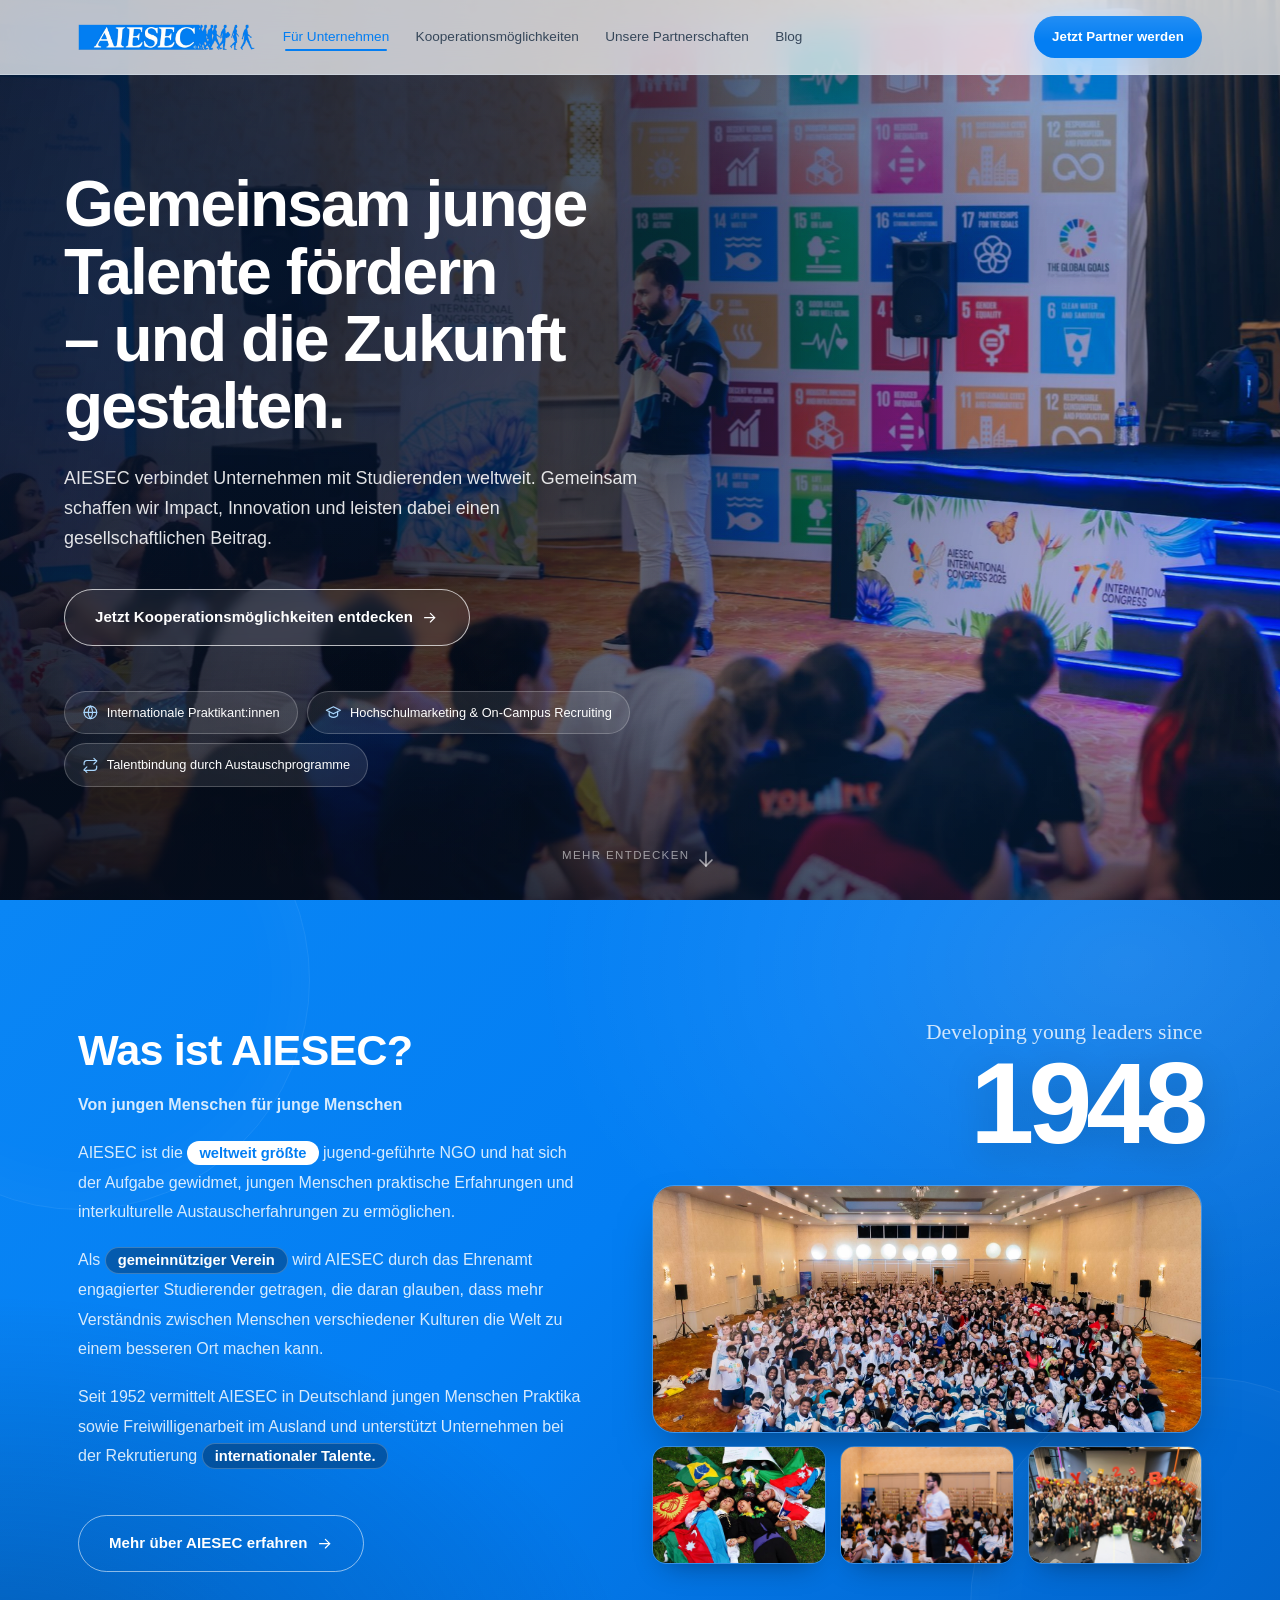
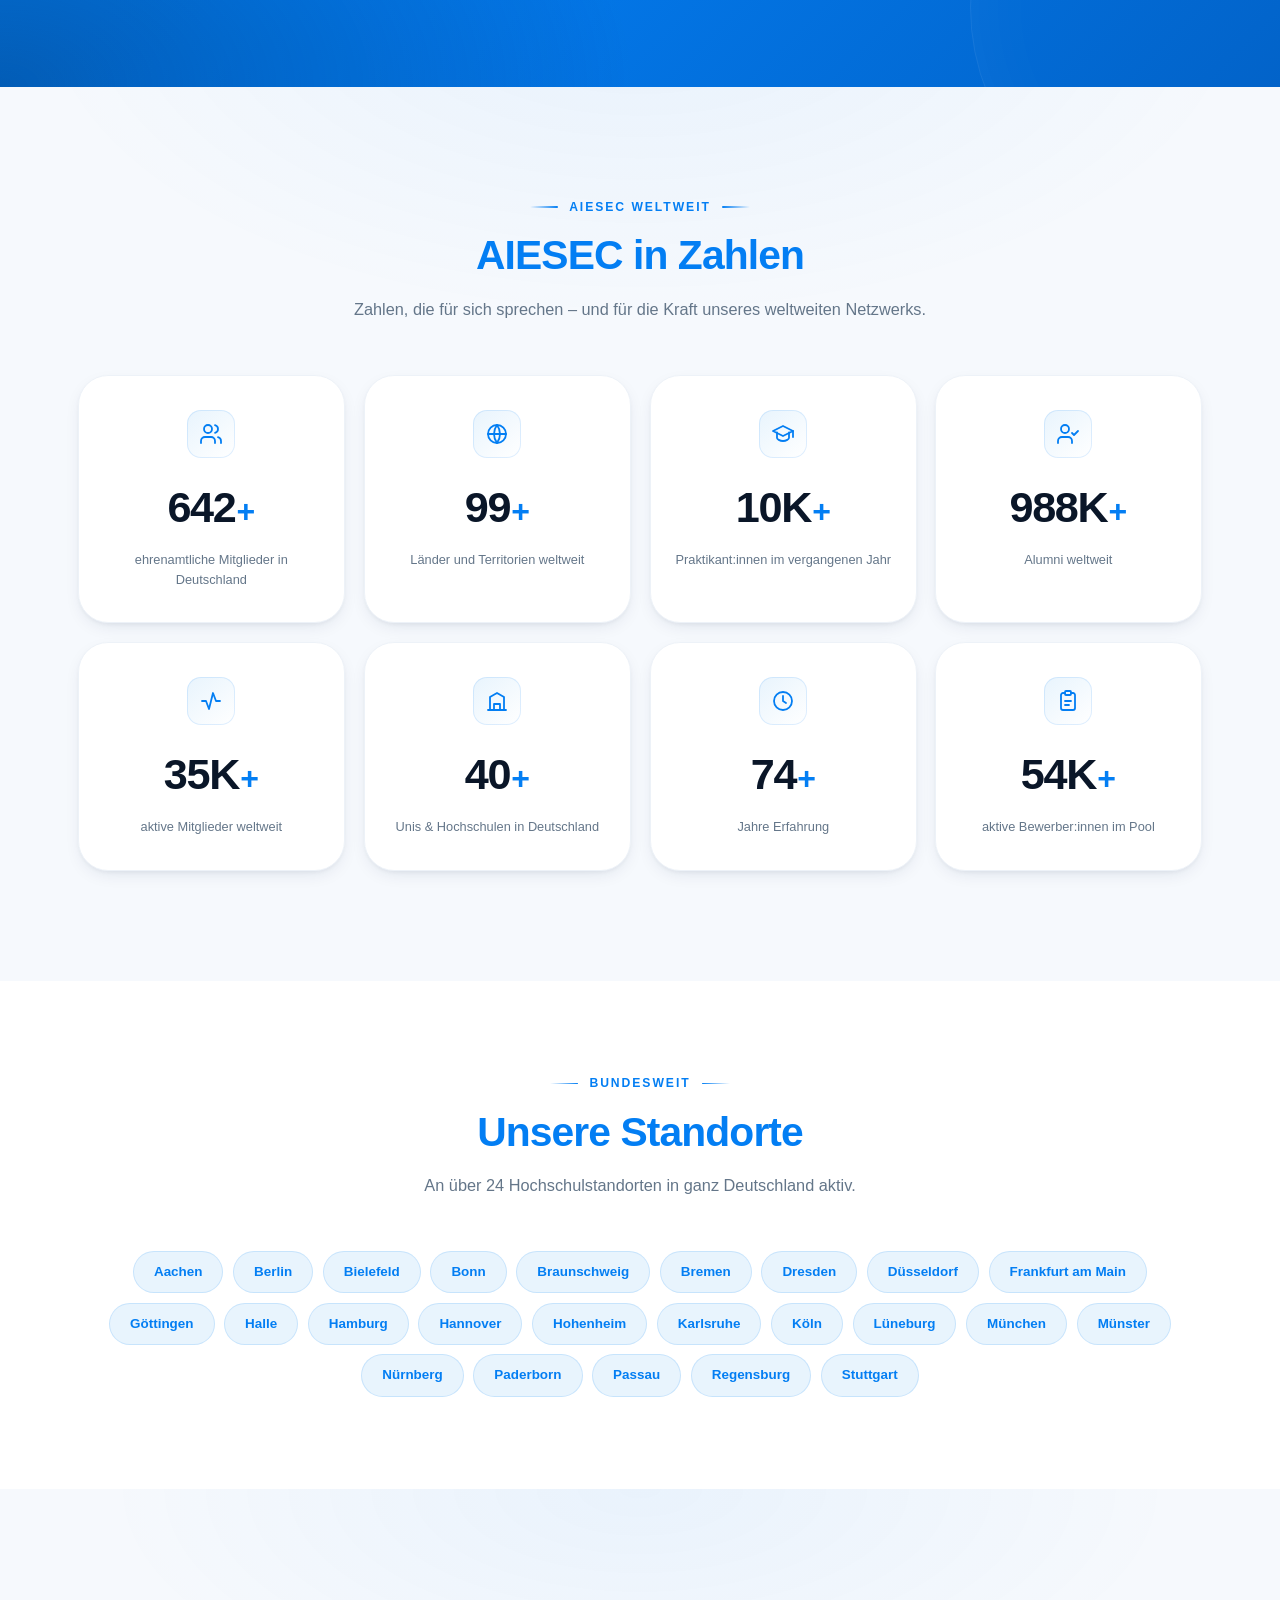
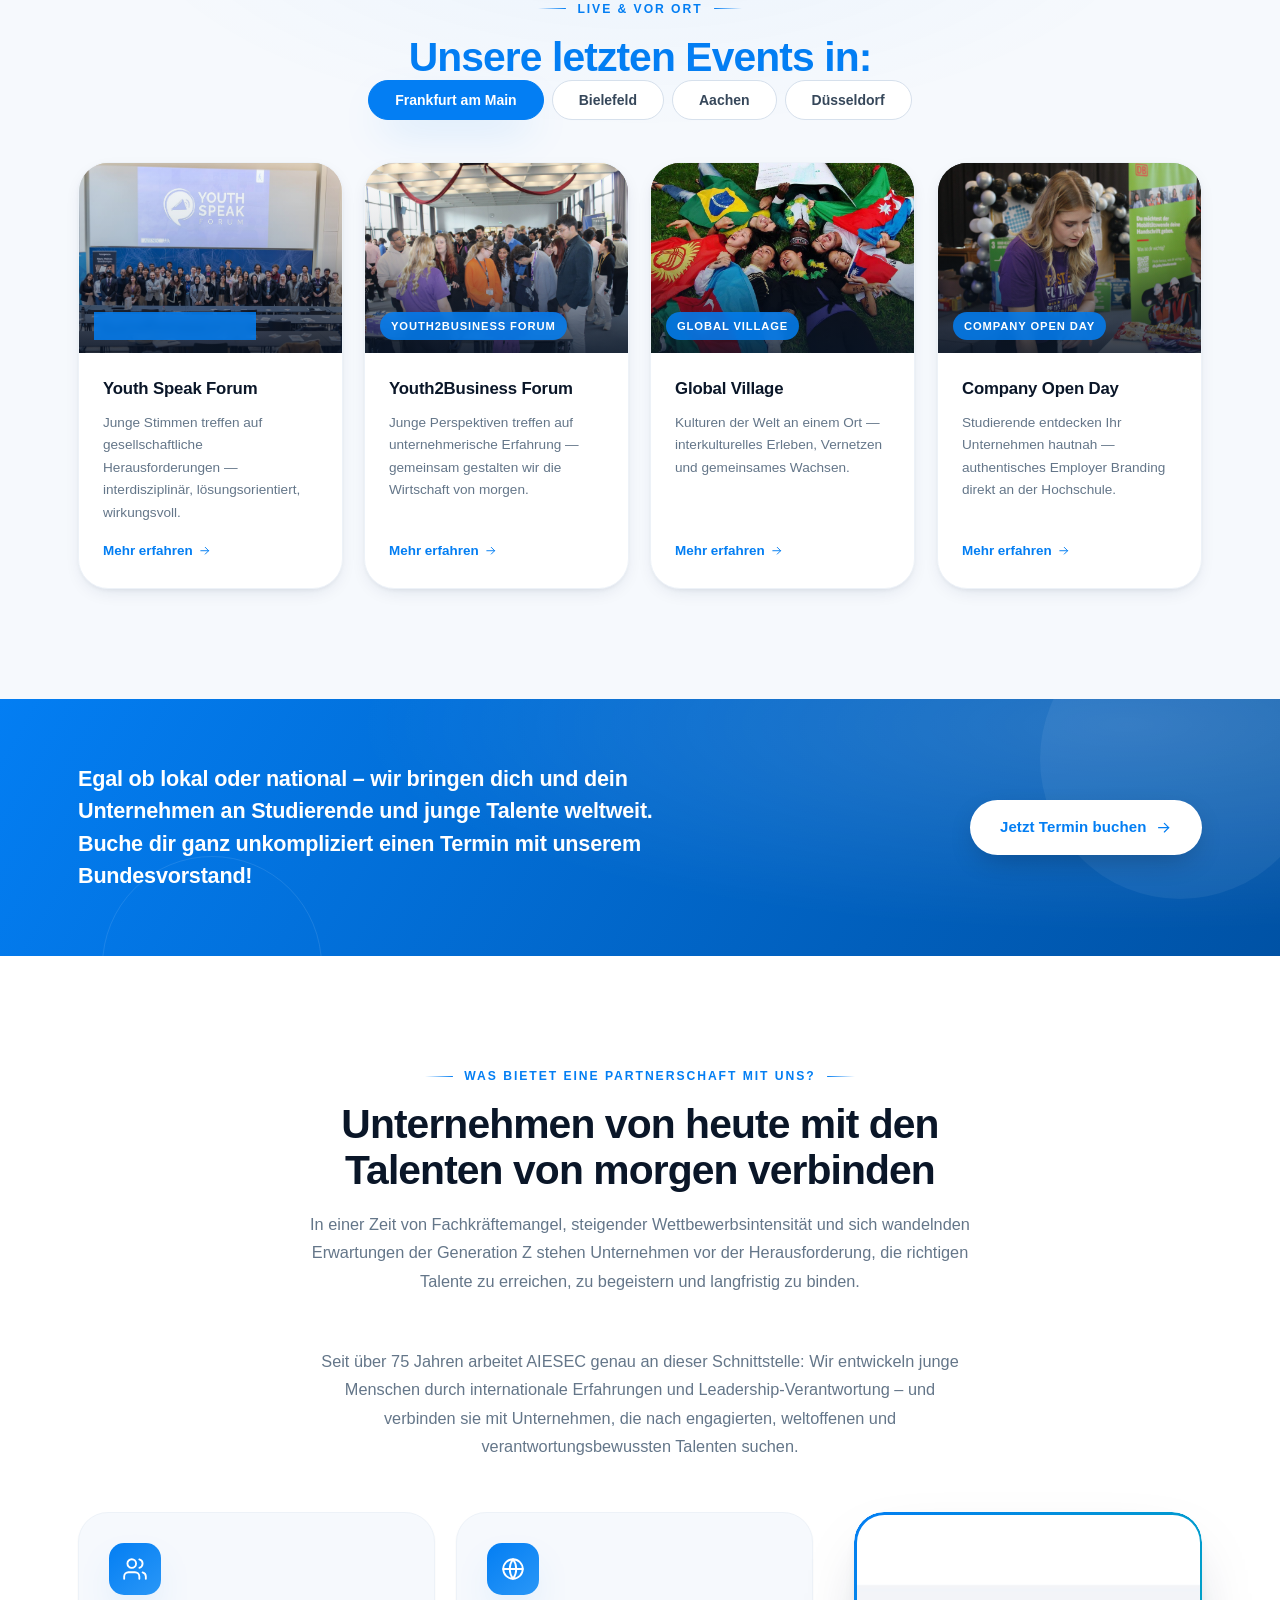
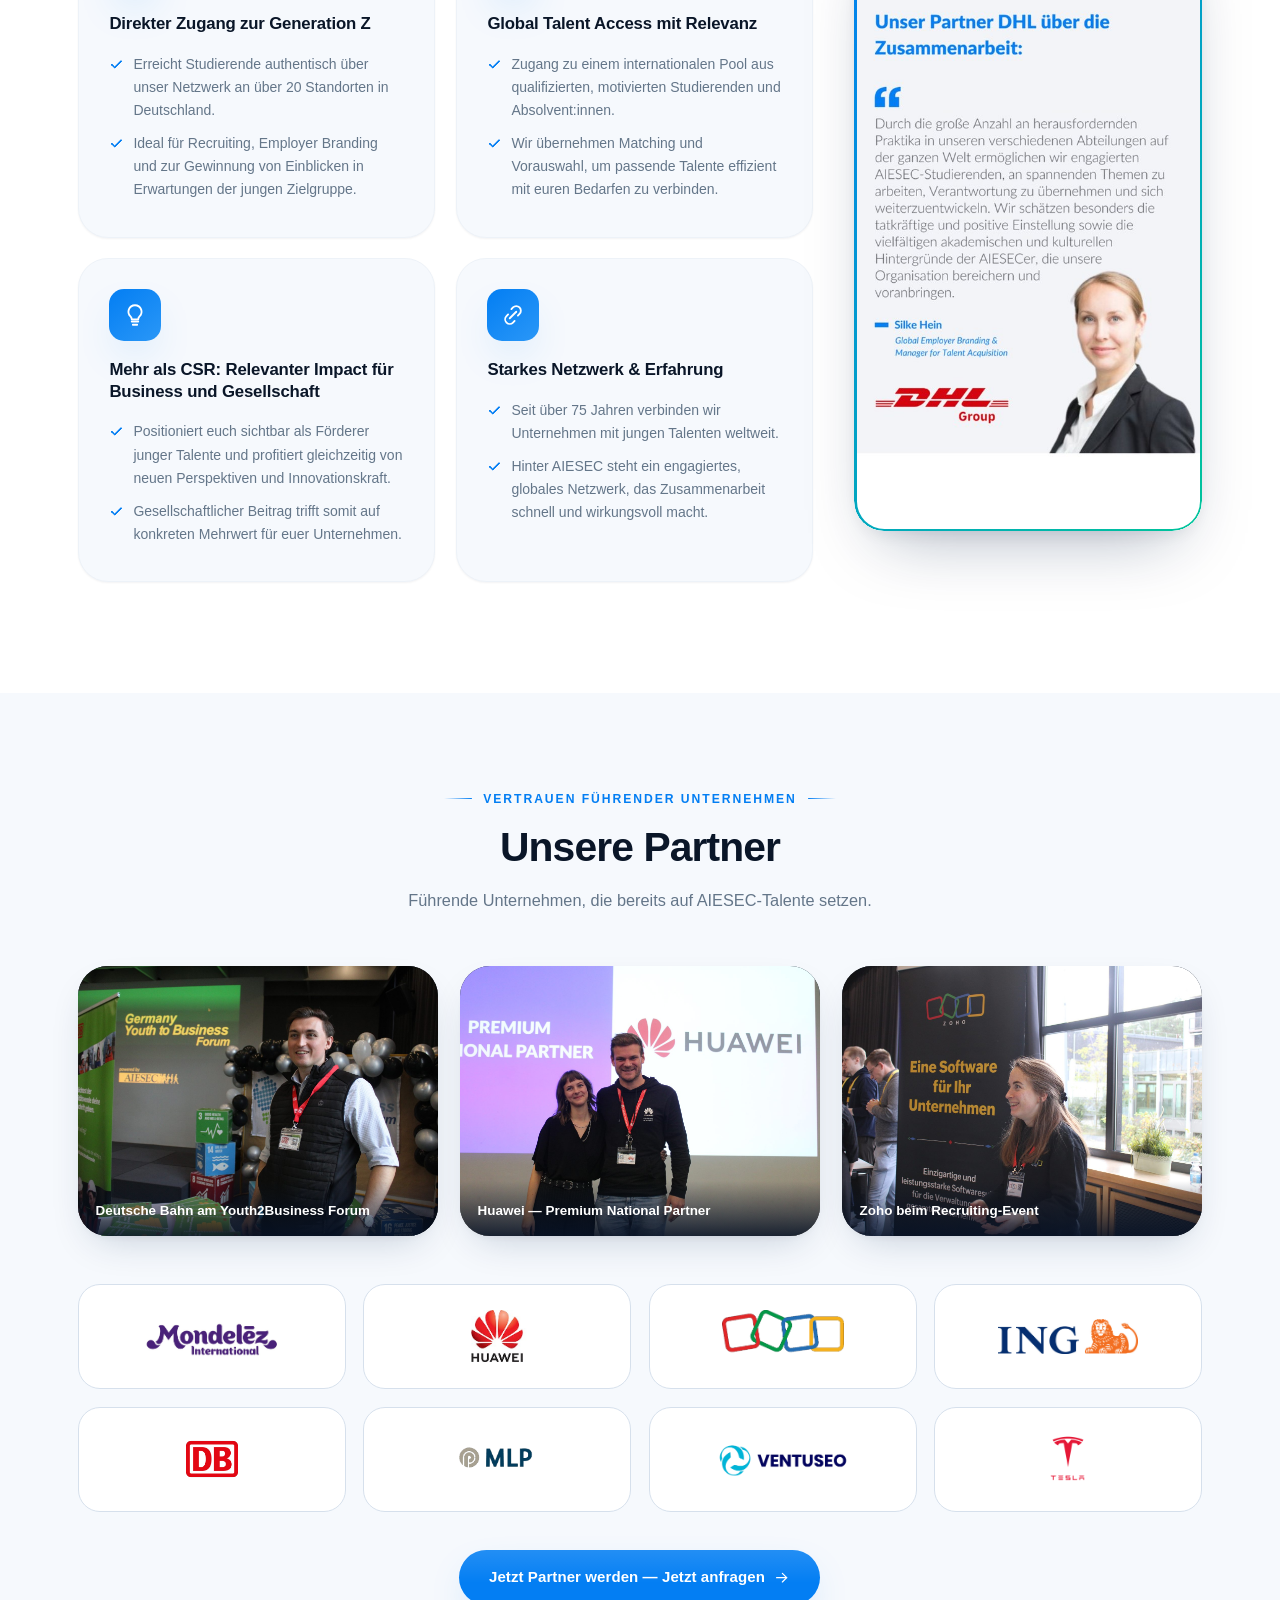
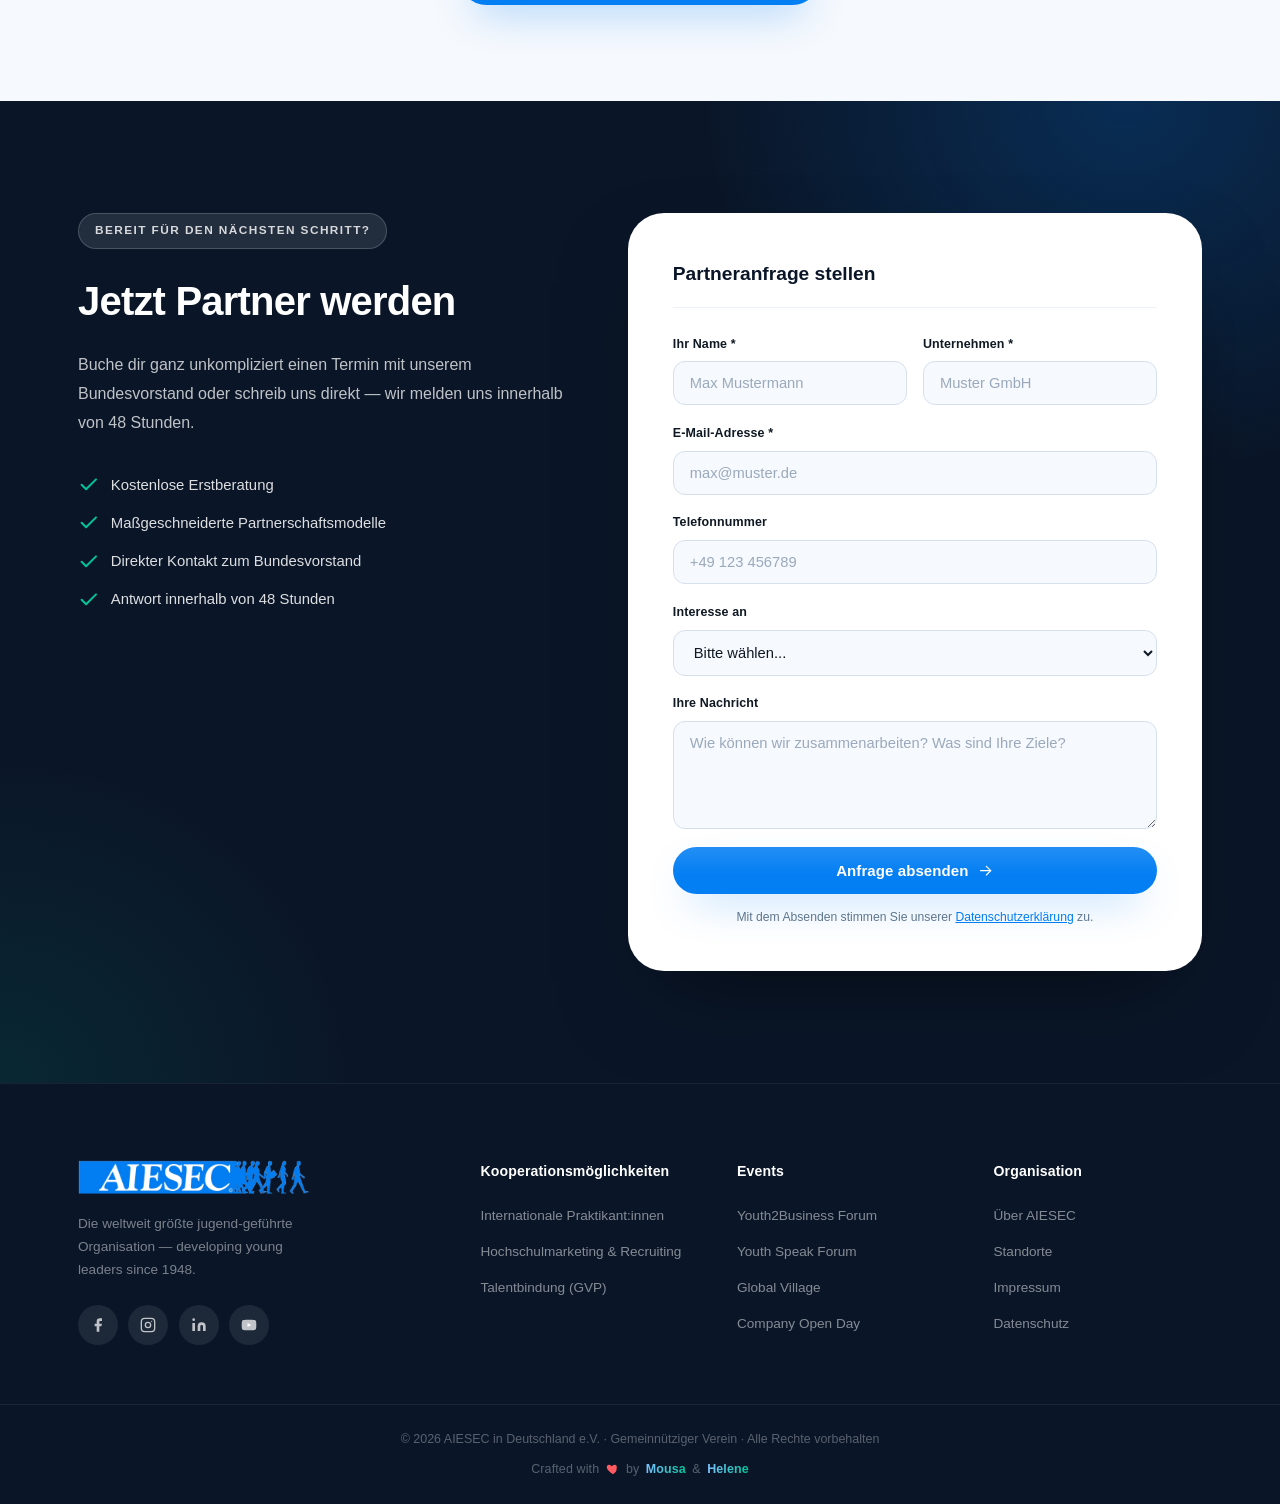
==== commit 637f31e3: "Mobile: fix nav menu (backdrop-filter containing-block bug), center coming-soon logo - .nav-links.op" ====
--- a/index.html
+++ b/index.html
@@ -29,6 +29,7 @@
       <li class="nav-item"><a href="coming-soon.html">Kooperationsmöglichkeiten</a></li>
       <li class="nav-item"><a href="#partnerschaften">Unsere Partnerschaften</a></li>
       <li class="nav-item"><a href="https://aiesec.de/blog" target="_blank" rel="noopener">Blog</a></li>
+      <li class="nav-item nav-mobile-cta"><a href="anmeldung.html" class="btn btn-primary">Jetzt Partner werden</a></li>
     </ul>
     <a href="anmeldung.html" class="btn btn-primary nav-cta">Jetzt Partner werden</a>
     <button class="hamburger" id="hamburger" aria-label="Menü öffnen" aria-expanded="false">
--- a/assets/css/style.css
+++ b/assets/css/style.css
@@ -162,6 +162,7 @@
 .dropdown-menu li a .icon{width:1.15rem;height:1.15rem;color:var(--blue);flex:none}
 .dropdown-menu li a:hover{background:var(--blue-bg);color:var(--blue);transform:translateX(3px)}
 .nav-cta{margin-left:auto;font-size:.83rem;padding:10px 18px;white-space:nowrap}
+.nav-mobile-cta{display:none}
 .hamburger{display:none;flex-direction:column;gap:5px;padding:8px;border-radius:9px}
 .hamburger span{display:block;width:22px;height:2px;background:var(--gray-900);border-radius:2px;transition:var(--trans)}
 .hamburger:hover{background:var(--gray-100)}
@@ -638,9 +639,12 @@
 @media(max-width:768px){
   .nav-links,.nav-cta{display:none}
   .hamburger{display:flex}
-  .nav-links.open{display:flex;flex-direction:column;position:fixed;inset:74px 0 0 0;background:#fff;
+  .nav-links.open{display:flex;flex-direction:column;position:fixed;top:74px;left:0;
+    width:100%;height:calc(100vh - 74px);height:calc(100dvh - 74px);background:#fff;
     padding:1.5rem;overflow-y:auto;gap:.25rem;z-index:999;box-shadow:0 8px 32px rgba(0,0,0,.12)}
   .nav-links.open .nav-item>a{font-size:1.05rem;padding:14px 16px;border-radius:12px}
+  .nav-links.open .nav-mobile-cta{display:block;margin-top:1.4rem}
+  .nav-links.open .nav-mobile-cta a{display:flex;justify-content:center;color:#fff}
   .nav-links.open .nav-item>a::after{display:none}
   .nav-links.open .dropdown-menu{position:static;opacity:1;visibility:visible;transform:none;
     box-shadow:none;border:none;background:var(--gray-50);margin:.25rem 0;border-radius:12px;min-width:0}
@@ -688,7 +692,7 @@
   background:radial-gradient(circle,rgba(0,196,154,.4),transparent 70%)}
 @keyframes csFloat{0%,100%{transform:translate(0,0)}50%{transform:translate(40px,30px)}}
 .cs-inner{position:relative;z-index:1;max-width:700px}
-.cs-logo{height:50px;width:auto;margin-bottom:2.4rem;filter:drop-shadow(0 8px 24px rgba(0,0,0,.45))}
+.cs-logo{height:50px;width:auto;margin:0 auto 2.4rem;filter:drop-shadow(0 8px 24px rgba(0,0,0,.45))}
 .cs-badge{display:inline-block;font-size:.78rem;font-weight:700;letter-spacing:.22em;text-transform:uppercase;
   color:var(--teal);border:1px solid rgba(0,196,154,.4);border-radius:100px;padding:7px 18px;margin-bottom:1.7rem}
 .cs-title{font-size:clamp(2.6rem,9vw,5.5rem);font-weight:800;letter-spacing:-.03em;line-height:1;margin-bottom:1.4rem;
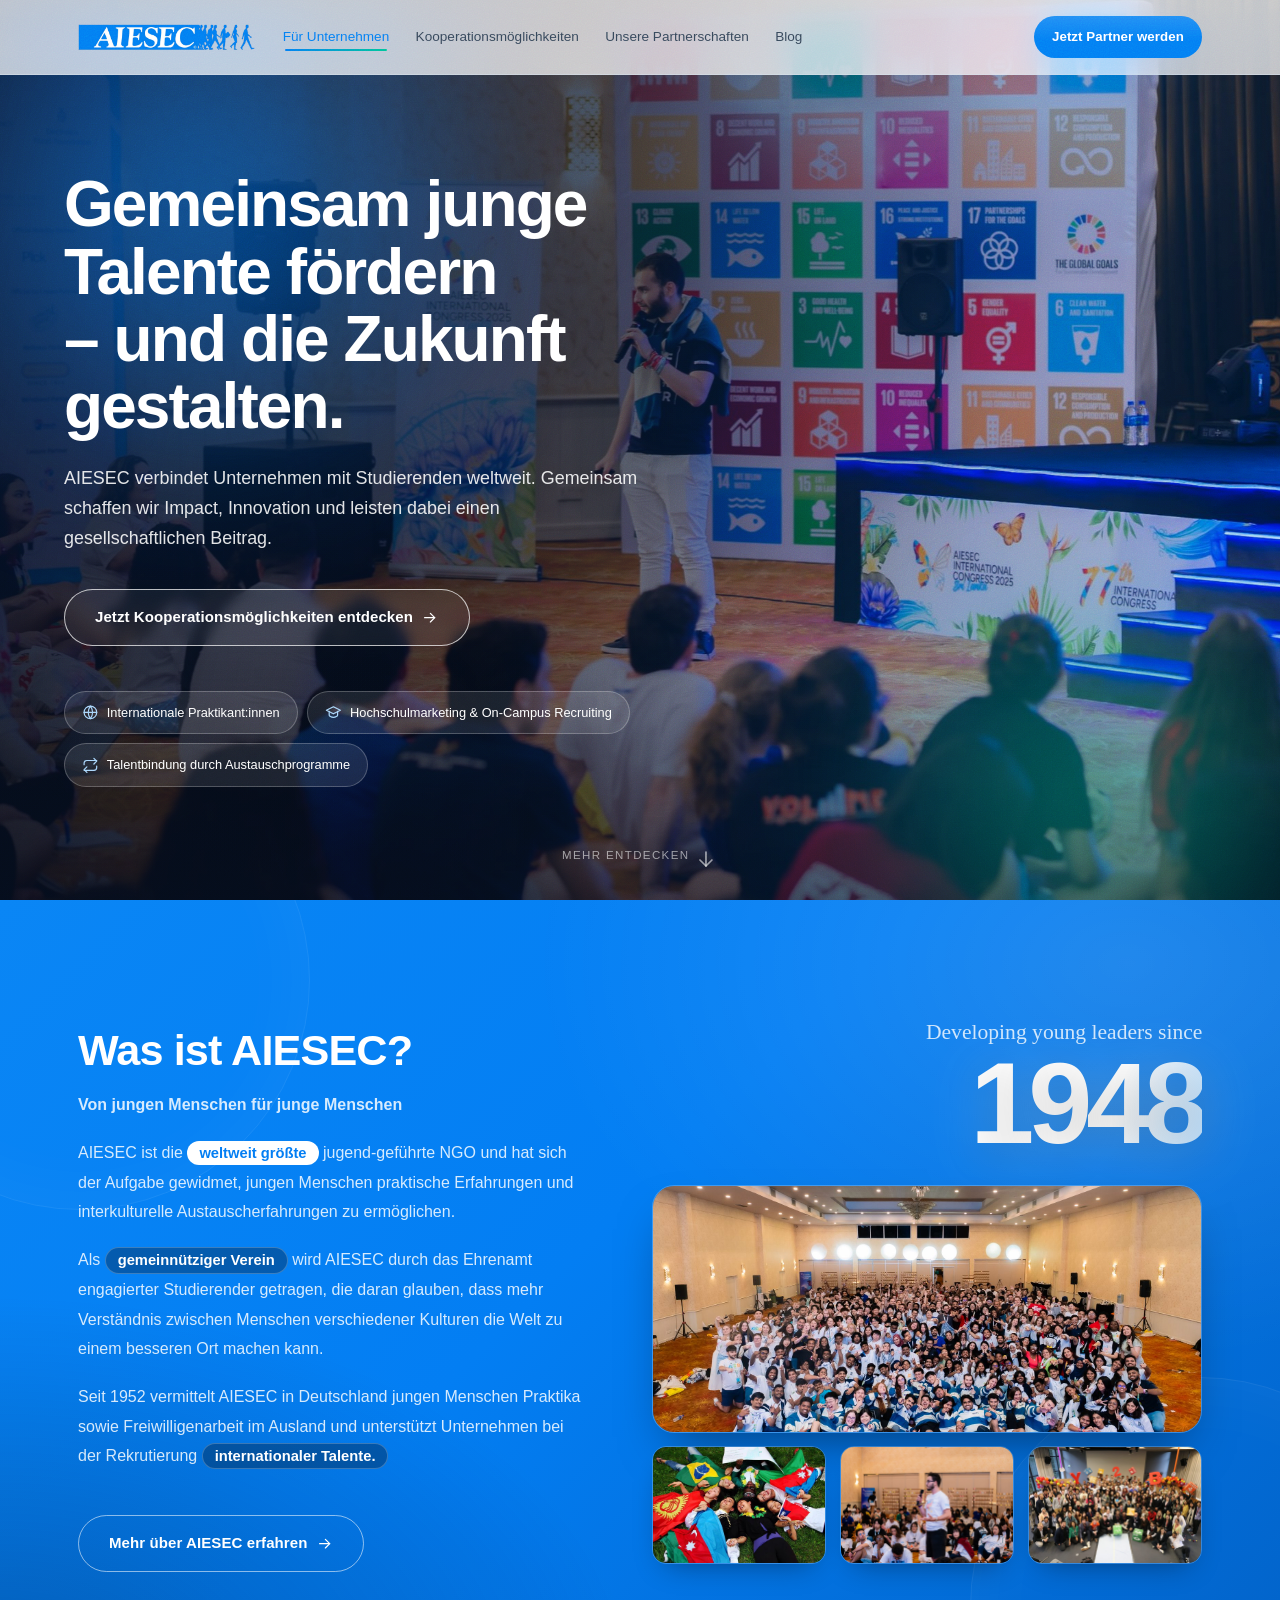
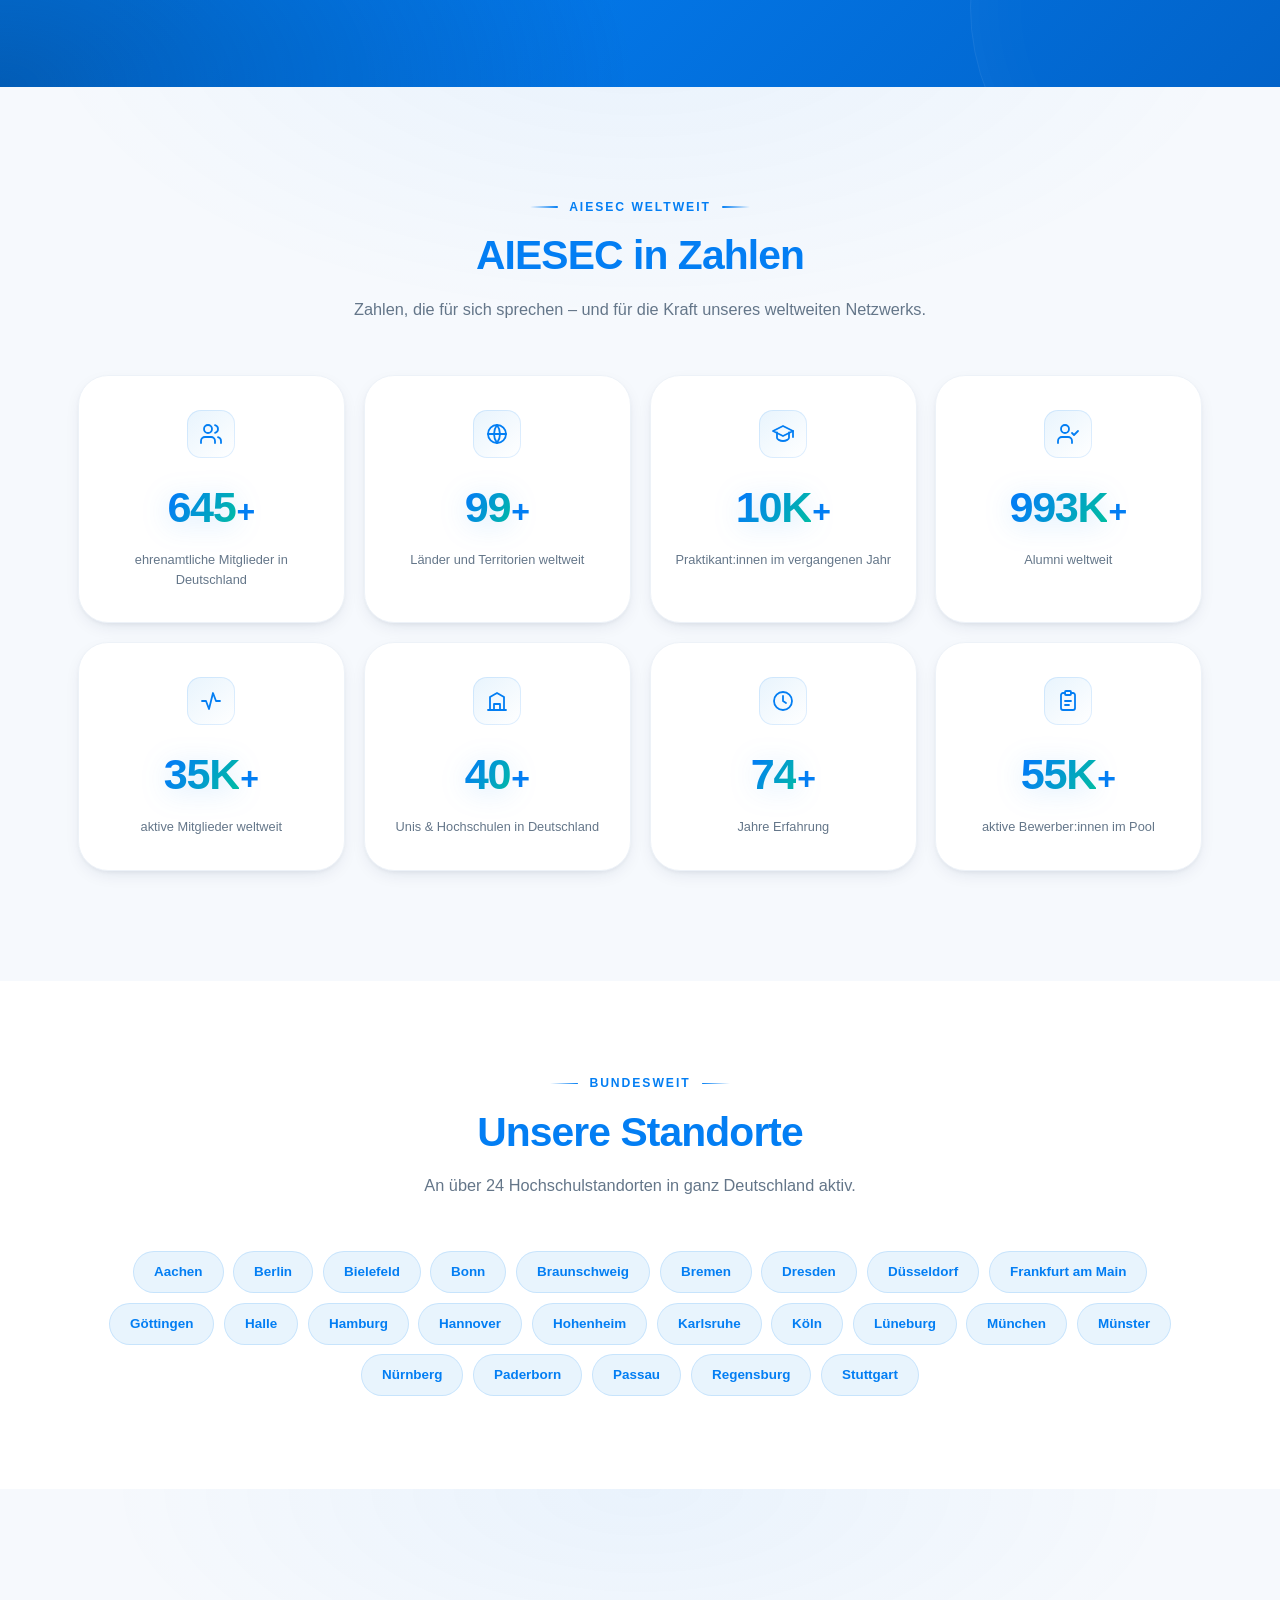
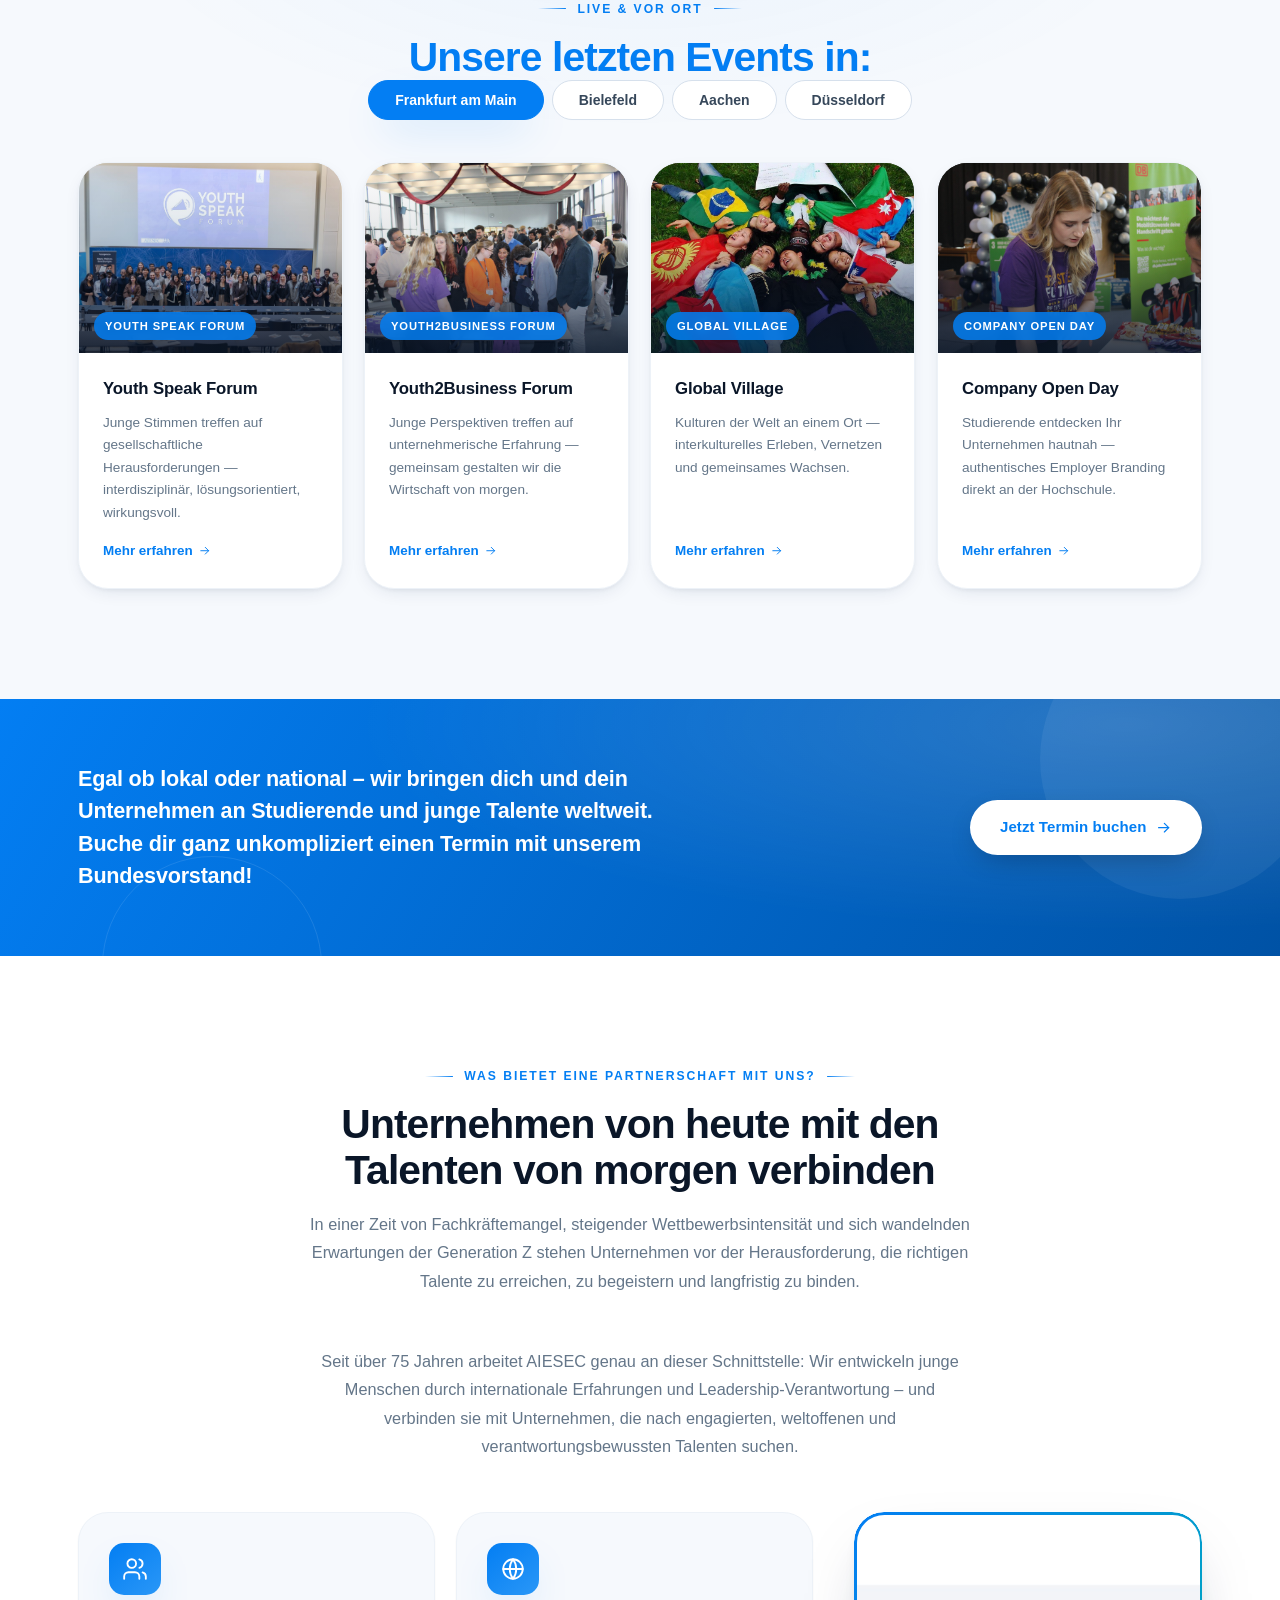
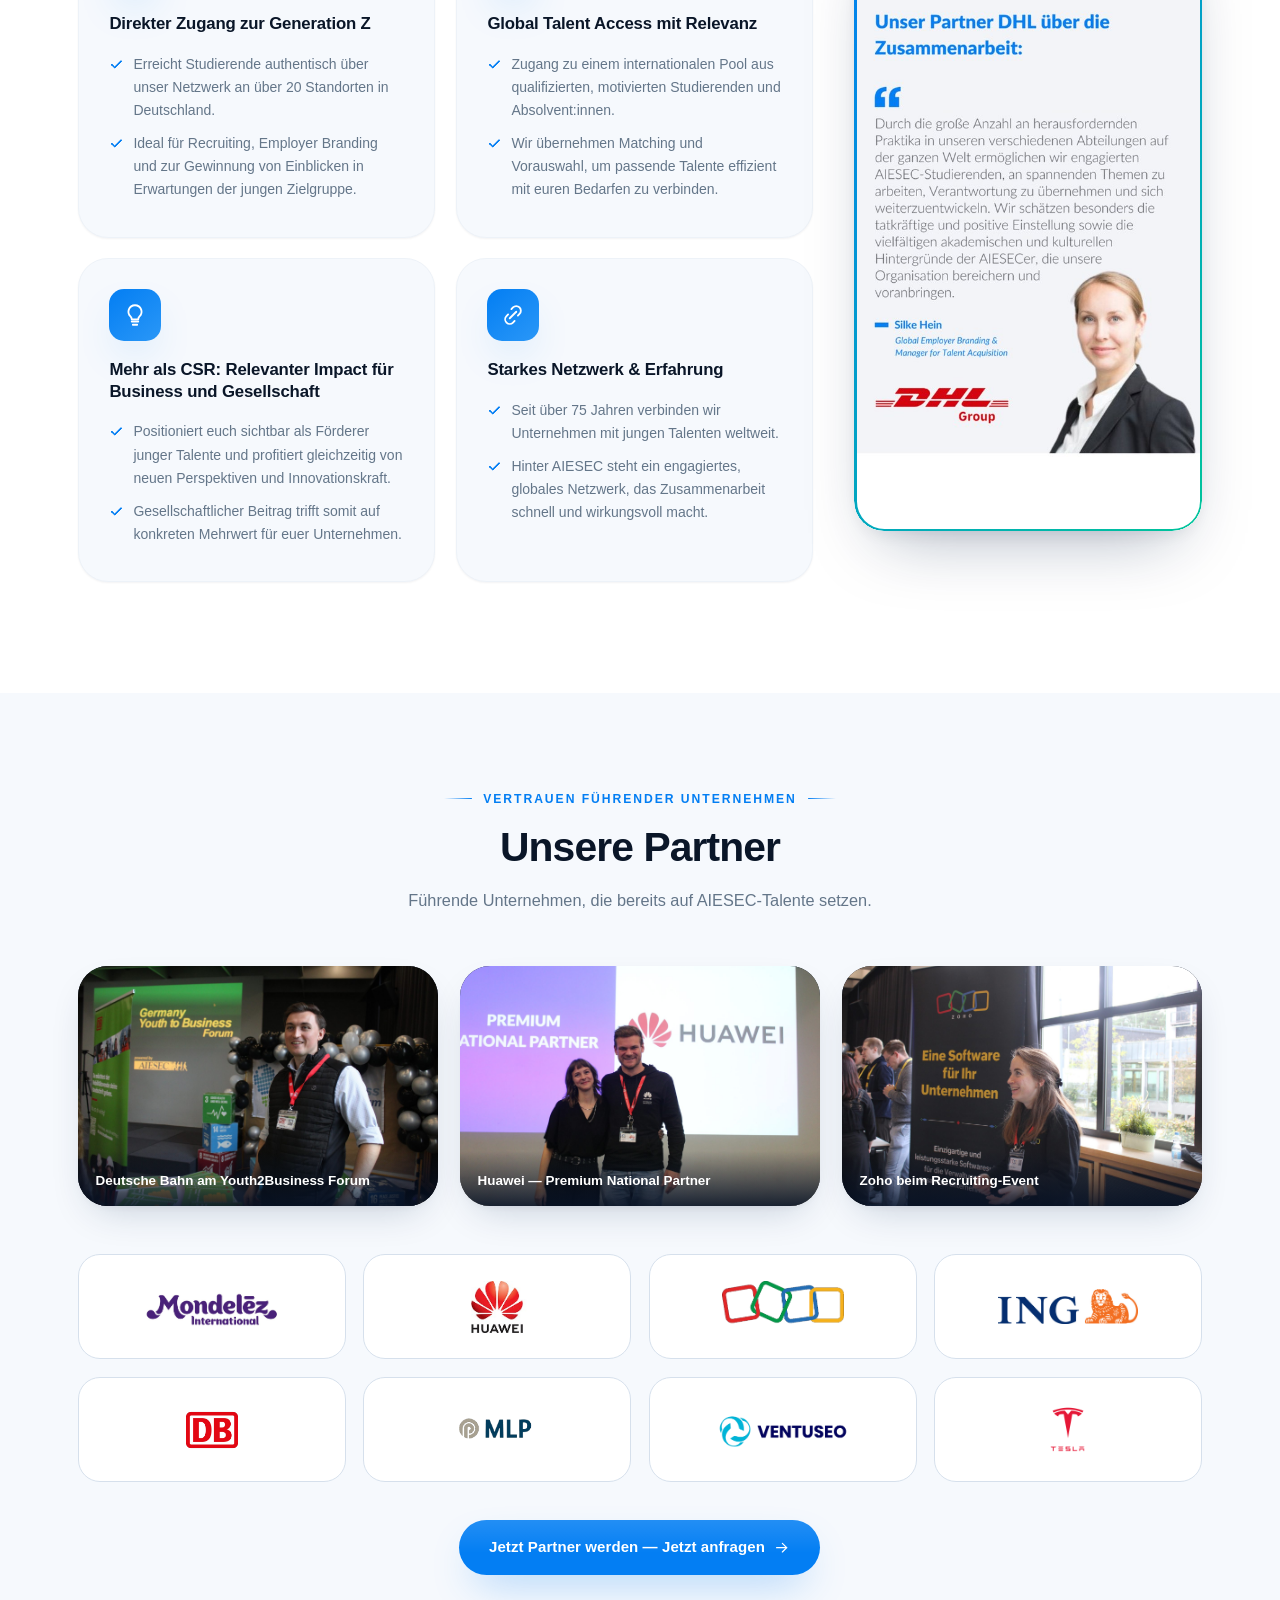
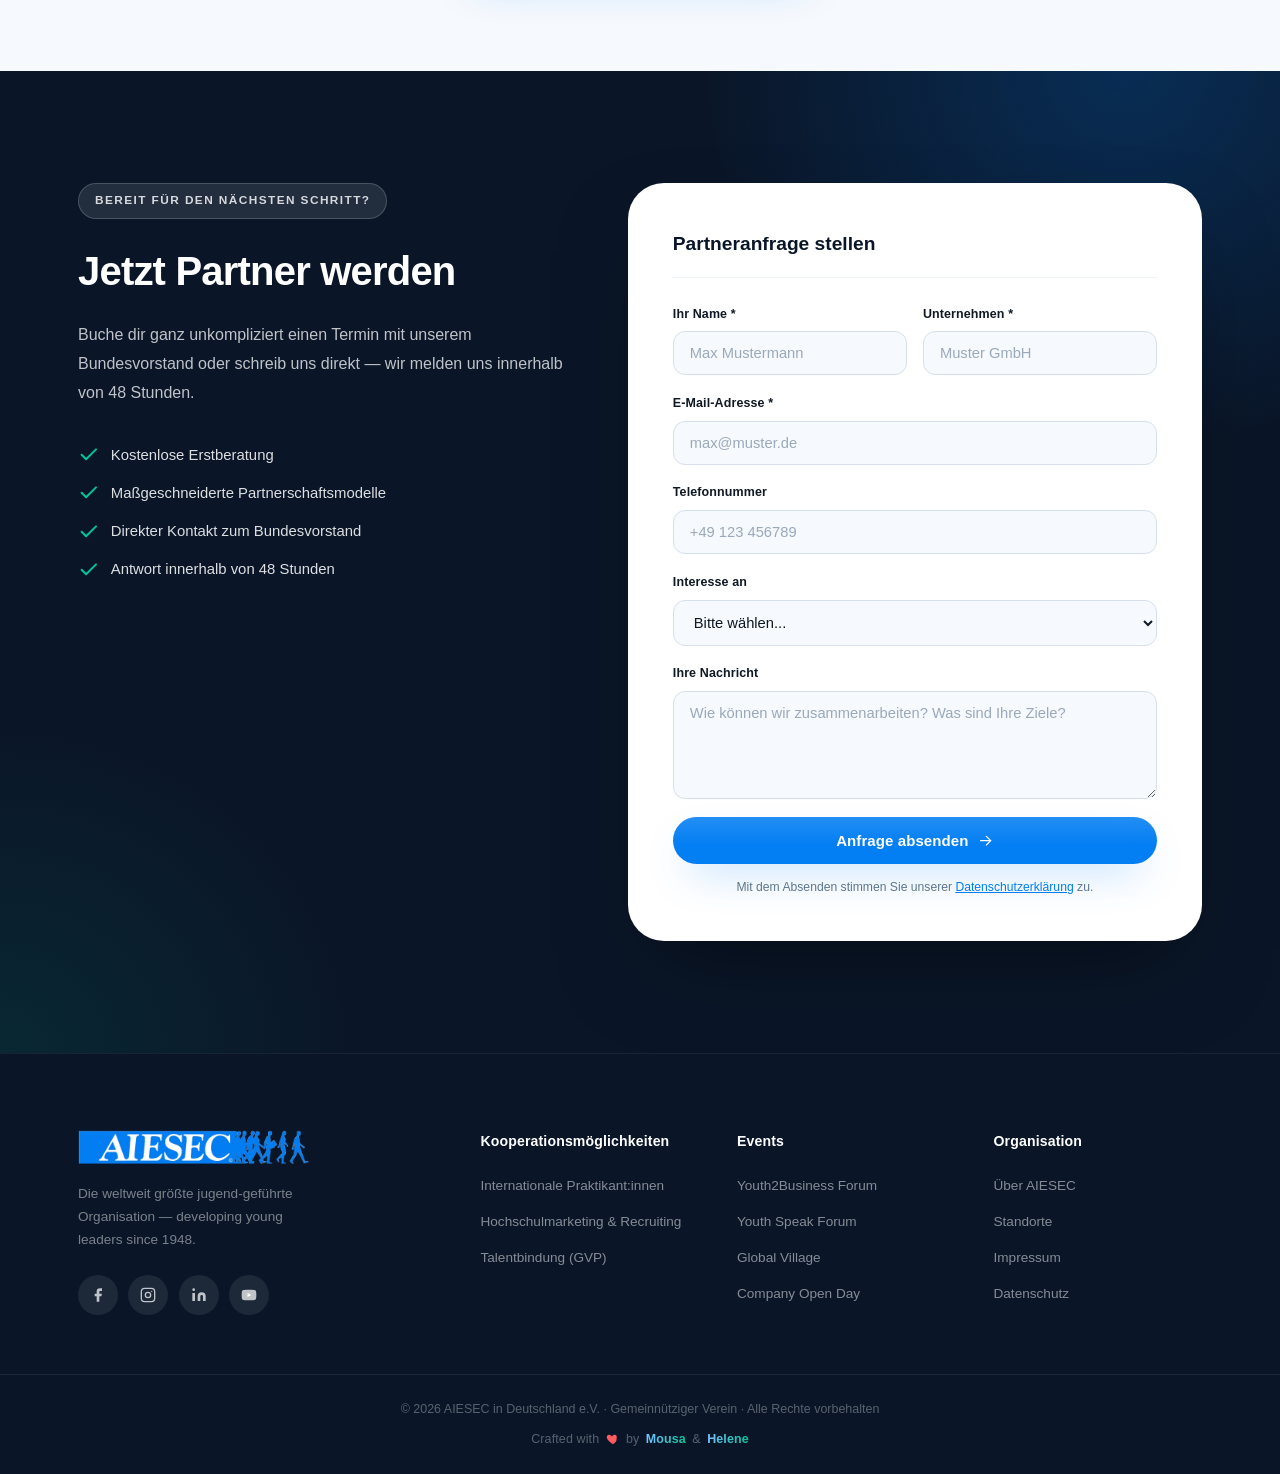
==== commit 6d1b29d7: "WOW layer: hero Ken Burns + aurora, gradient stat numbers + count-pop, 1948 shimmer, heading shine-o" ====
--- a/index.html
+++ b/index.html
@@ -6,6 +6,10 @@
   <title>Für Unternehmen – AIESEC in Deutschland</title>
   <meta name="description" content="AIESEC verbindet Unternehmen mit internationalen Talenten und der Generation Z. Internationale Praktikanten, Hochschulmarketing und mehr."/>
   <meta name="theme-color" content="#037EF3"/>
+  <link rel="icon" type="image/png" sizes="32x32" href="assets/images/favicon-32.png"/>
+  <link rel="icon" type="image/png" sizes="48x48" href="assets/images/favicon-48.png"/>
+  <link rel="icon" type="image/png" href="assets/images/favicon.png"/>
+  <link rel="apple-touch-icon" href="assets/images/apple-touch-icon.png"/>
   <meta http-equiv="Content-Security-Policy" content="default-src 'self'; base-uri 'self'; object-src 'none'; script-src 'self'; style-src 'self' 'unsafe-inline' https://fonts.googleapis.com; font-src https://fonts.gstatic.com; img-src 'self' data: https://i.ytimg.com; frame-src https://www.youtube-nocookie.com https://www.youtube.com; connect-src https://api.web3forms.com; form-action https://api.web3forms.com; frame-ancestors 'none'"/>
   <meta name="referrer" content="strict-origin-when-cross-origin"/>
   <link rel="preconnect" href="https://fonts.googleapis.com"/>
@@ -42,6 +46,7 @@
 <section class="hero">
   <img src="assets/images/hero.jpg" alt="AIESEC International Congress 2025" class="hero-bg"/>
   <div class="hero-overlay"></div>
+  <div class="hero-aurora" aria-hidden="true"></div>
   <div class="hero-content">
     <h1 class="hero-title">
       <span class="word" style="animation-delay:.10s">Gemeinsam</span>
--- a/assets/css/style.css
+++ b/assets/css/style.css
@@ -171,9 +171,10 @@
 .hero{position:relative;min-height:100vh;min-height:100svh;display:flex;align-items:center;
   padding-top:74px;overflow:hidden;background:var(--blue-deep)}
 .hero-bg{position:absolute;inset:0;width:100%;height:100%;object-fit:cover;object-position:center 22%;
-  z-index:0;transform:scale(1.06);transition:transform .5s var(--ease-out);
-  animation:heroZoom 16s ease-out forwards, heroFocus 1.5s ease-out both}
-@keyframes heroZoom{from{transform:scale(1.13)}to{transform:scale(1.06)}}
+  z-index:0;scale:1.08;will-change:scale,translate;transition:translate .6s var(--ease-out);
+  animation:heroFocus 1.5s ease-out both, heroKen 30s ease-in-out 1.2s infinite alternate}
+/* continuous cinematic Ken Burns (scale is an independent property so JS parallax can drive translate) */
+@keyframes heroKen{from{scale:1.08}to{scale:1.18}}
 @keyframes heroFocus{from{filter:blur(16px) brightness(.7) saturate(1.15)}to{filter:none}}
 .hero-overlay{position:absolute;inset:0;z-index:1;
   background:
@@ -675,7 +676,8 @@
 @media(prefers-reduced-motion:reduce){
   *,*::before,*::after{animation-duration:.001ms!important;animation-iteration-count:1!important;
     transition-duration:.001ms!important;scroll-behavior:auto!important}
-  .hero-bg{transform:none}
+  .hero-bg{transform:none;scale:1.06;translate:0;animation:none}
+  .hero-aurora,.grain-overlay{display:none}
   .animate-up,.animate-left,.animate-right{opacity:1;transform:none;filter:none}
   .fx-card{transform:none!important}
   .hero-title .word,.hero-sub,.hero-btn,.hero-pills,.hero-scroll-hint{opacity:1;animation:none}
@@ -708,10 +710,82 @@
 /* ════════════ PARTNER-IN-ACTION SHOWCASE ════════════ */
 .partner-showcase{display:grid;grid-template-columns:repeat(3,1fr);gap:1.4rem;margin:2.4rem 0 3rem}
 .partner-showcase figure{margin:0;border-radius:var(--radius-xl);overflow:hidden;position:relative;
-  aspect-ratio:4/3;box-shadow:var(--shadow-md);background:var(--blue-deep)}
+  aspect-ratio:3/2;box-shadow:var(--shadow-md);background:var(--blue-deep)}
 .partner-showcase img{width:100%;height:100%;object-fit:cover;transition:transform .55s var(--ease-out)}
 .partner-showcase figure:hover img{transform:scale(1.06)}
 .partner-showcase figcaption{position:absolute;left:0;right:0;bottom:0;padding:1.2rem 1.1rem .85rem;
   color:#fff;font-size:.84rem;font-weight:600;background:linear-gradient(to top,rgba(7,18,38,.86),transparent)}
 .partners-cta{text-align:center;margin-top:2.4rem}
 @media(max-width:760px){.partner-showcase{grid-template-columns:1fr}}
+
+/* ════════════ HIGH-END POLISH LAYER (additive) ════════════ */
+/* Subtle film grain — premium filmic texture over the whole page */
+.grain-overlay{position:fixed;inset:0;z-index:1150;pointer-events:none;opacity:.20;mix-blend-mode:overlay;
+  background-image:url("data:image/svg+xml,%3Csvg xmlns='http://www.w3.org/2000/svg' width='180' height='180'%3E%3Cfilter id='n'%3E%3CfeTurbulence type='fractalNoise' baseFrequency='0.82' numOctaves='2' stitchTiles='stitch'/%3E%3C/filter%3E%3Crect width='100%25' height='100%25' filter='url(%23n)'/%3E%3C/svg%3E");
+  background-size:180px 180px}
+
+/* Nav underline → brand gradient (blue → teal) */
+.nav-item>a::after{background:linear-gradient(90deg,var(--blue),var(--teal))}
+
+/* Back-to-top floating button */
+.to-top{position:fixed;right:22px;bottom:22px;z-index:1100;width:48px;height:48px;border-radius:50%;
+  display:grid;place-items:center;background:var(--blue);color:#fff;box-shadow:var(--shadow-blue);
+  opacity:0;visibility:hidden;transform:translateY(14px) scale(.9);transition:var(--trans)}
+.to-top.show{opacity:1;visibility:visible;transform:none}
+.to-top:hover{background:var(--blue-dark);transform:translateY(-3px) scale(1.04)}
+.to-top svg{width:20px;height:20px;stroke:#fff;fill:none;stroke-width:2.2;stroke-linecap:round;stroke-linejoin:round}
+@media(max-width:600px){.to-top{right:16px;bottom:16px;width:44px;height:44px}}
+
+/* Partner-showcase figures: premium lift + glow on hover */
+.partner-showcase figure{transition:transform .5s var(--ease-out),box-shadow .5s var(--ease-out)}
+.partner-showcase figure:hover{transform:translateY(-6px);box-shadow:0 30px 64px -22px rgba(3,126,243,.5)}
+
+/* Partner logo cards: gentle reveal start state when JS adds .animate-up handled globally */
+@media(prefers-reduced-motion:reduce){
+  .grain-overlay{display:none}
+  .to-top{transition:none}
+}
+
+/* ════════════ WOW LAYER (hero aurora � stat numbers � 1948 shimmer) ════════════ */
+/* Hero: drifting blue+teal aurora over the photo (premium glow, above overlay/below content) */
+.hero-aurora{position:absolute;inset:0;z-index:1;pointer-events:none;overflow:hidden}
+.hero-aurora::before,.hero-aurora::after{content:"";position:absolute;border-radius:50%;
+  filter:blur(72px);mix-blend-mode:screen;will-change:transform}
+.hero-aurora::before{width:56vw;height:56vw;top:-18%;left:-12%;
+  background:radial-gradient(circle,rgba(3,126,243,.6),transparent 62%);
+  animation:heroAura1 19s ease-in-out infinite alternate}
+.hero-aurora::after{width:48vw;height:48vw;bottom:-22%;right:-10%;
+  background:radial-gradient(circle,rgba(0,196,154,.5),transparent 62%);
+  animation:heroAura2 24s ease-in-out infinite alternate}
+@keyframes heroAura1{from{transform:translate(0,0) scale(1)}to{transform:translate(22%,16%) scale(1.22)}}
+@keyframes heroAura2{from{transform:translate(0,0) scale(1)}to{transform:translate(-20%,-14%) scale(1.16)}}
+
+/* Stats: gradient numbers + count-up "pop" */
+.stat-num{background:linear-gradient(118deg,var(--blue) 18%,var(--teal));
+  -webkit-background-clip:text;background-clip:text;-webkit-text-fill-color:transparent;
+  filter:drop-shadow(0 4px 14px rgba(3,126,243,.18))}
+.stat-num.counted{animation:numPop .62s var(--ease-out)}
+@keyframes numPop{0%{transform:scale(1)}38%{transform:scale(1.16)}100%{transform:scale(1)}}
+.stat-card::after{content:"";position:absolute;inset:0;border-radius:inherit;pointer-events:none;
+  box-shadow:0 0 0 0 rgba(3,126,243,0);transition:box-shadow .6s var(--ease-out)}
+.stat-card.glow::after{box-shadow:0 0 38px -6px rgba(3,126,243,.4)}
+
+/* "1948" shimmering gradient + glow */
+.year-num{background:linear-gradient(105deg,#fff 28%,#a9d6fc 50%,#fff 72%);background-size:240% 100%;
+  -webkit-background-clip:text;background-clip:text;-webkit-text-fill-color:transparent;
+  filter:drop-shadow(0 6px 30px rgba(255,255,255,.28));animation:yearSheen 6s ease-in-out infinite}
+@keyframes yearSheen{0%,100%{background-position:0% 50%}50%{background-position:100% 50%}}
+
+/* About: slow drifting decorative glow rings */
+.about-deco-tl{animation:aboutDrift 18s ease-in-out infinite alternate}
+.about-deco-br{animation:aboutDrift 23s ease-in-out infinite alternate-reverse}
+@keyframes aboutDrift{from{transform:translate(0,0) scale(1)}to{transform:translate(46px,34px) scale(1.12)}}
+
+/* ════════════ TEXT SHINE — one-pass light sweep on first view ════════════ */
+.shine-go{
+  -webkit-background-clip:text;background-clip:text;-webkit-text-fill-color:transparent;color:currentColor;
+  background-image:linear-gradient(110deg,currentColor 0 36%,#eaf4ff 47%,#ffffff 50%,#eaf4ff 53%,currentColor 64% 100%);
+  background-size:230% 100%;background-repeat:no-repeat;
+  animation:textShine 1.15s var(--ease-out) 1 both}
+@keyframes textShine{from{background-position:125% 0}to{background-position:-25% 0}}
+@media(prefers-reduced-motion:reduce){.shine-go{animation:none;-webkit-text-fill-color:currentColor}}
